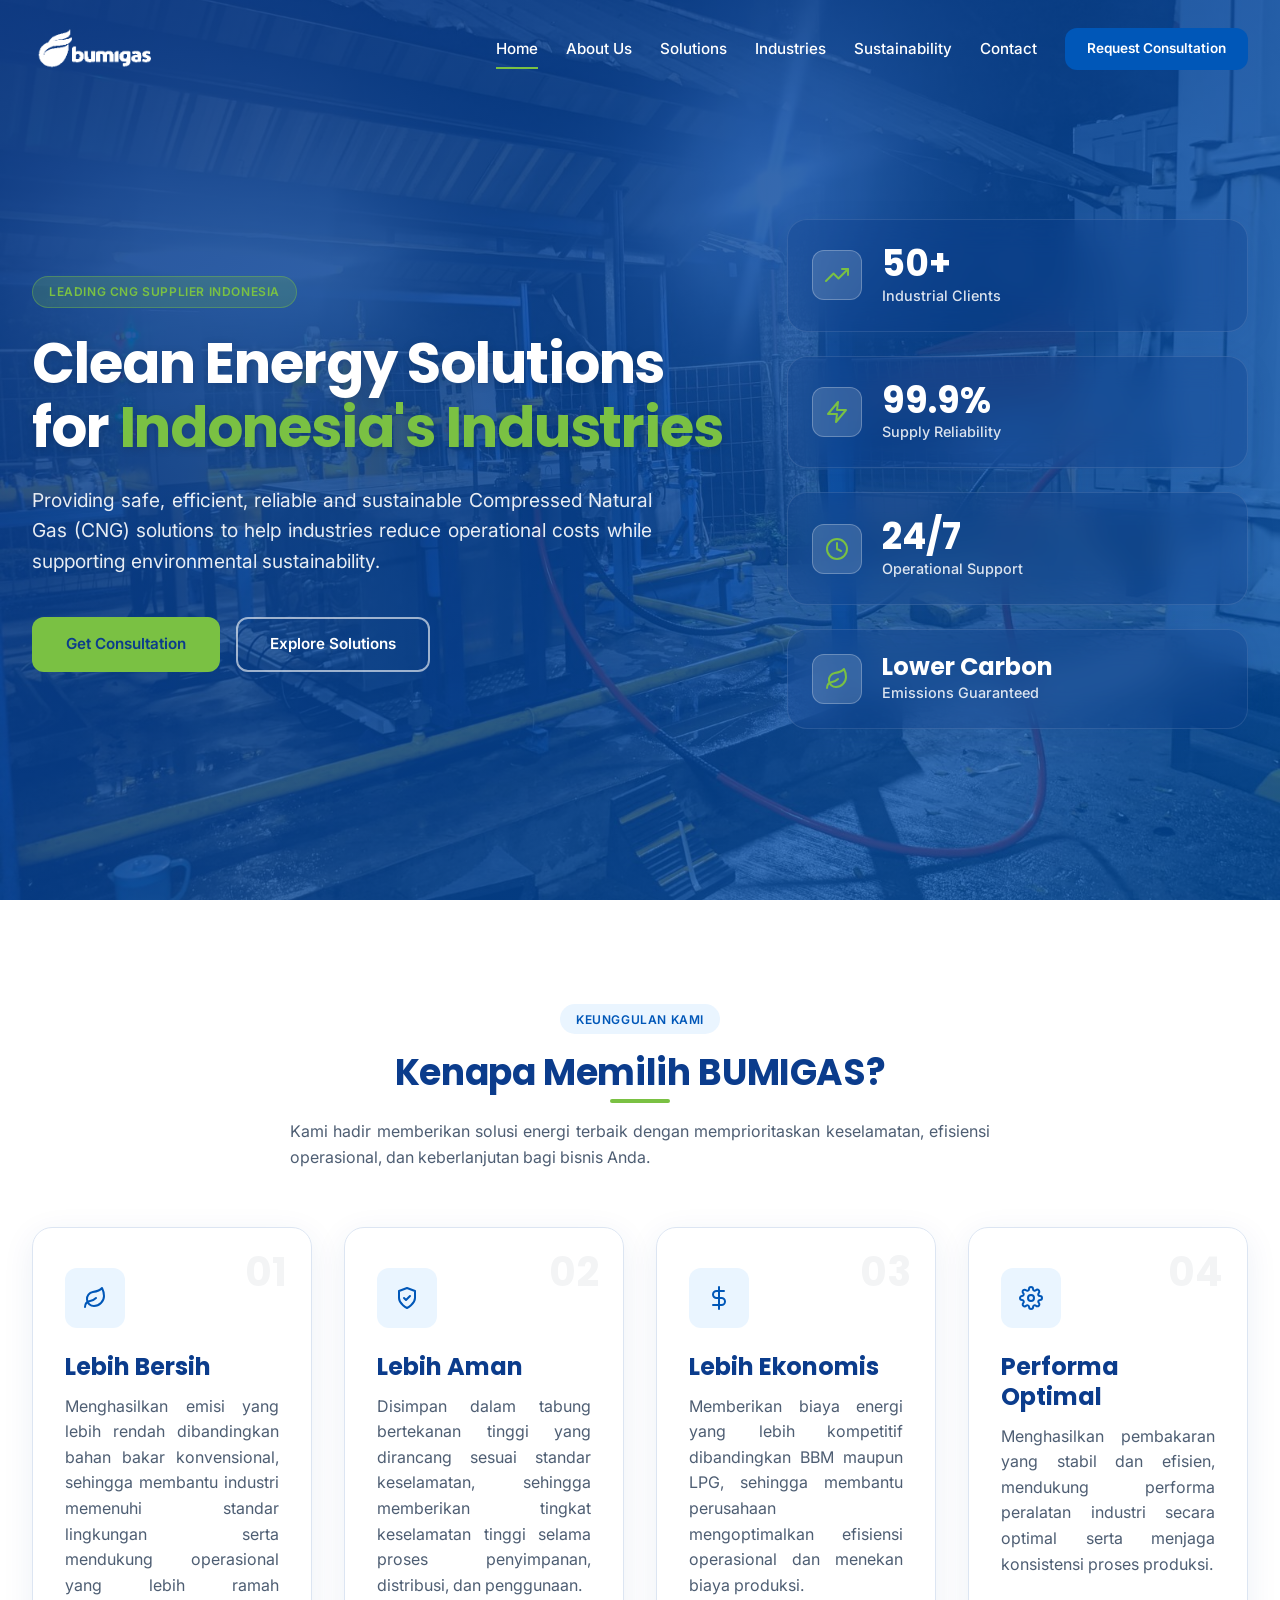
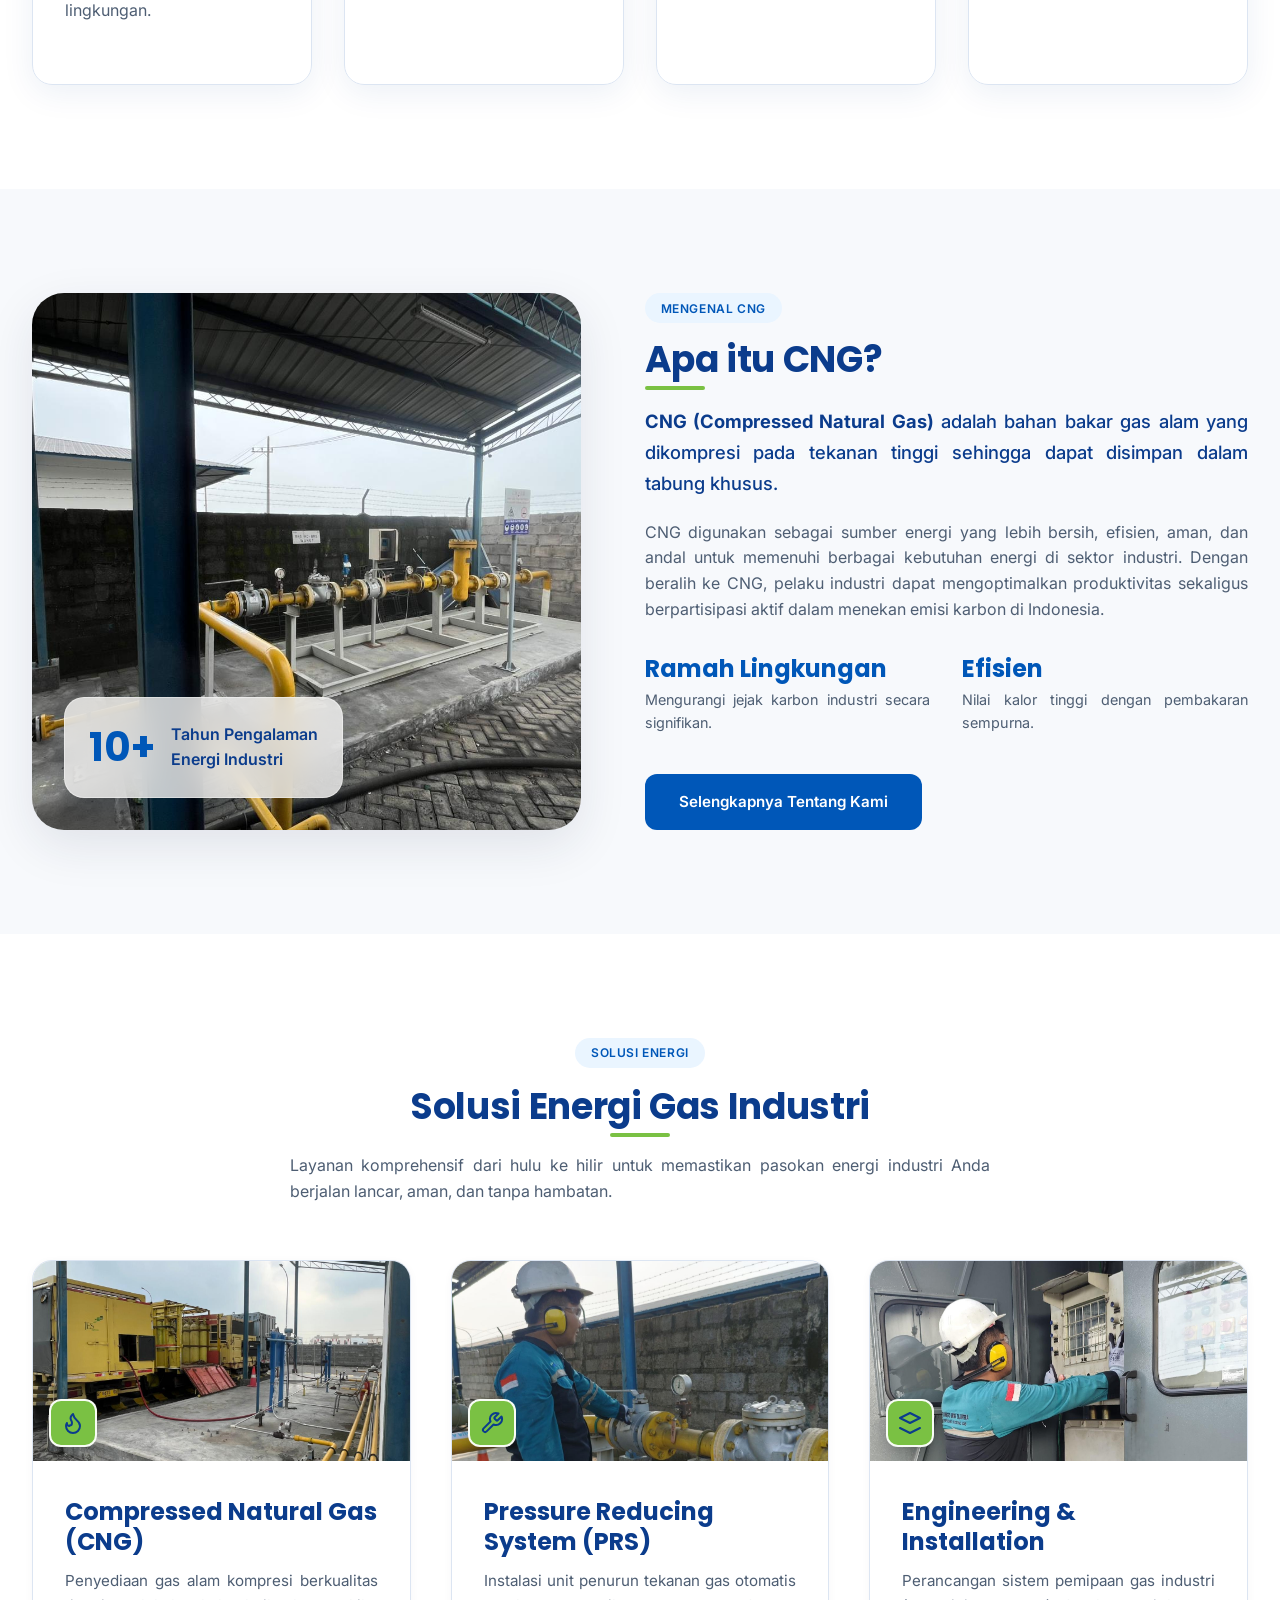
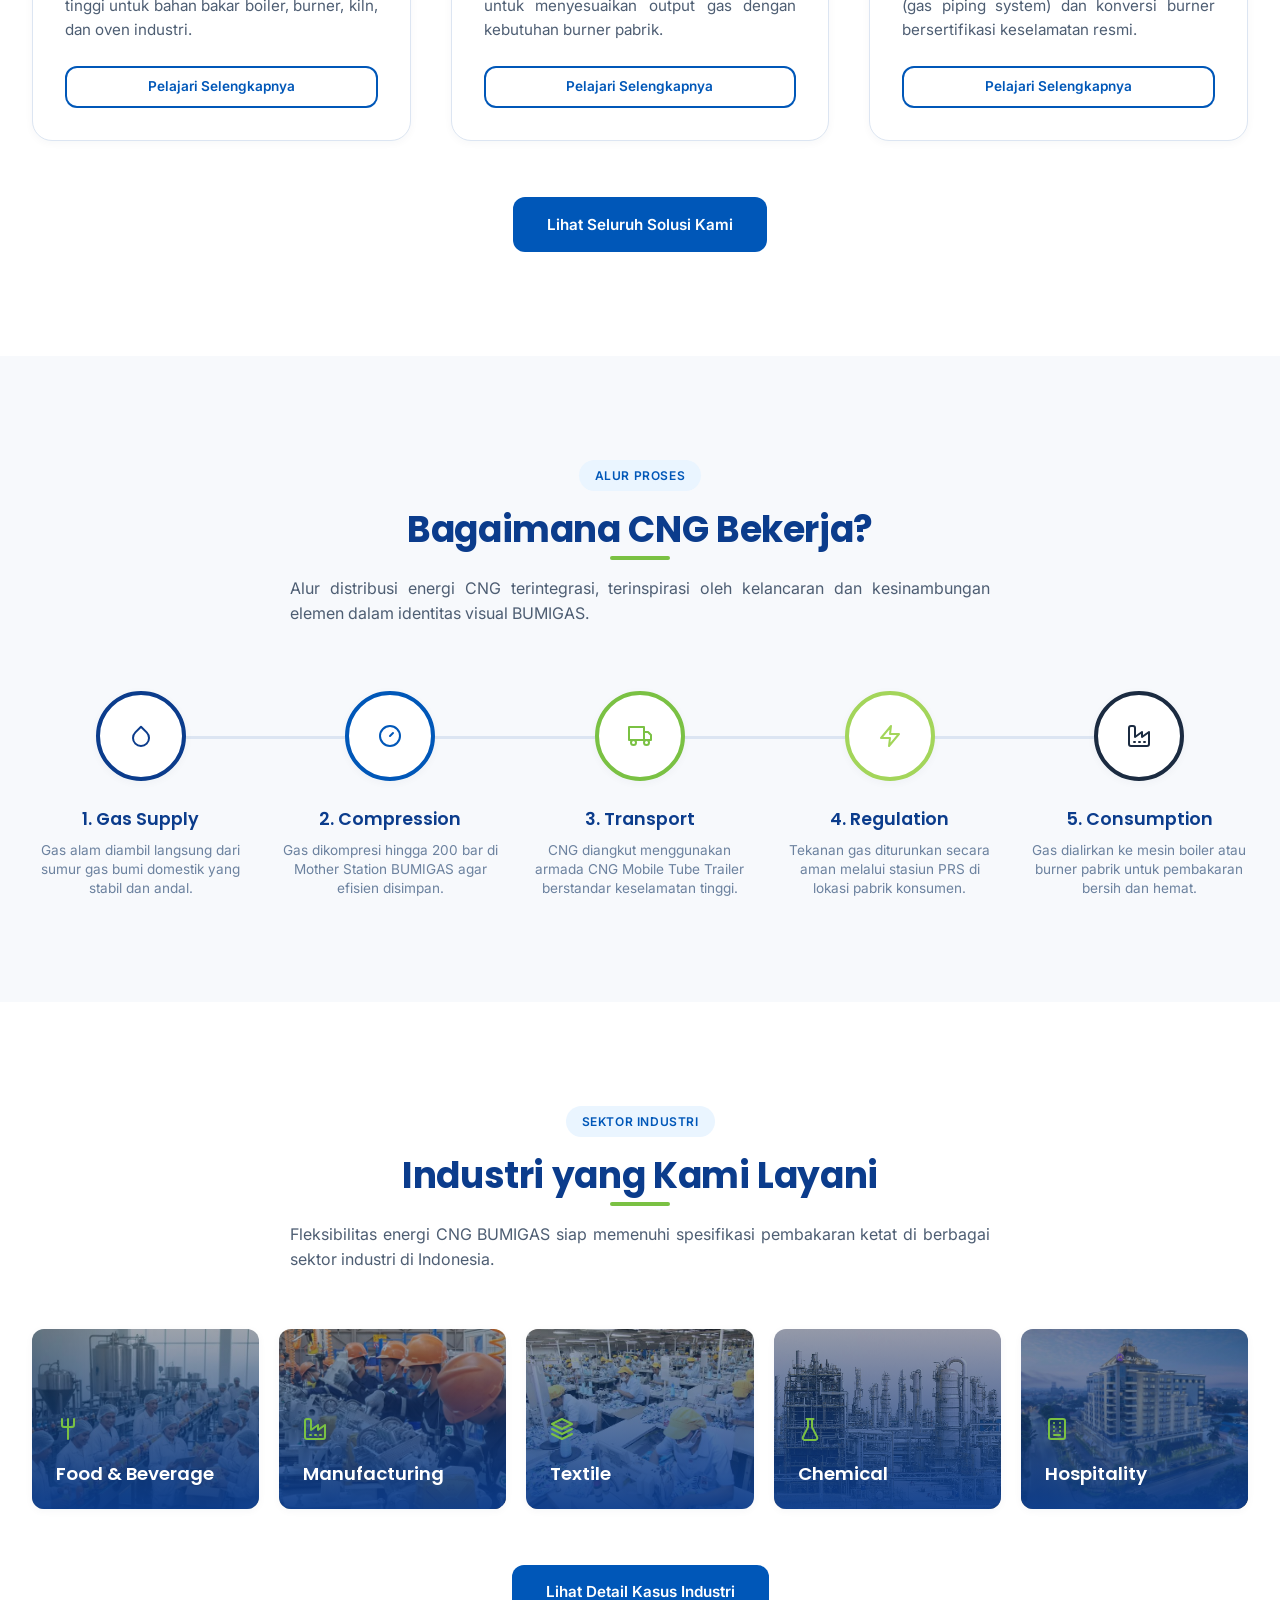
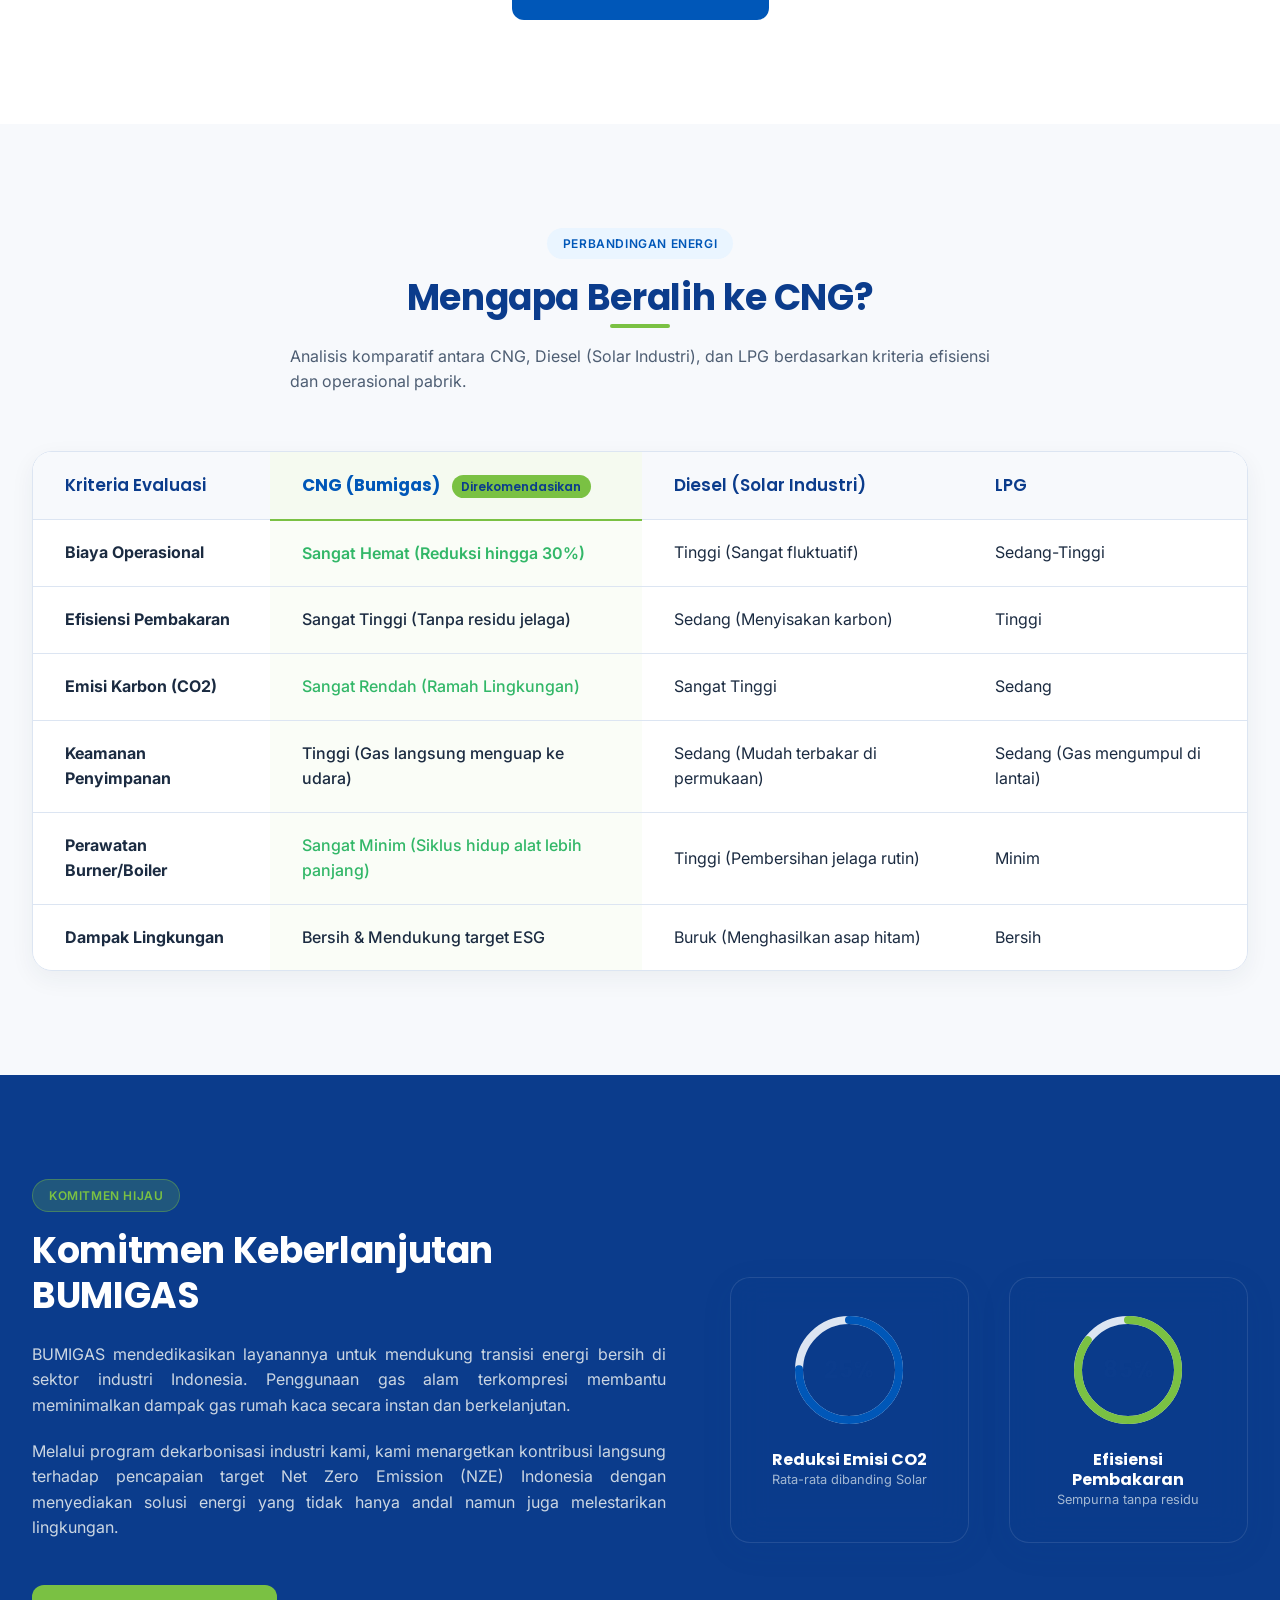
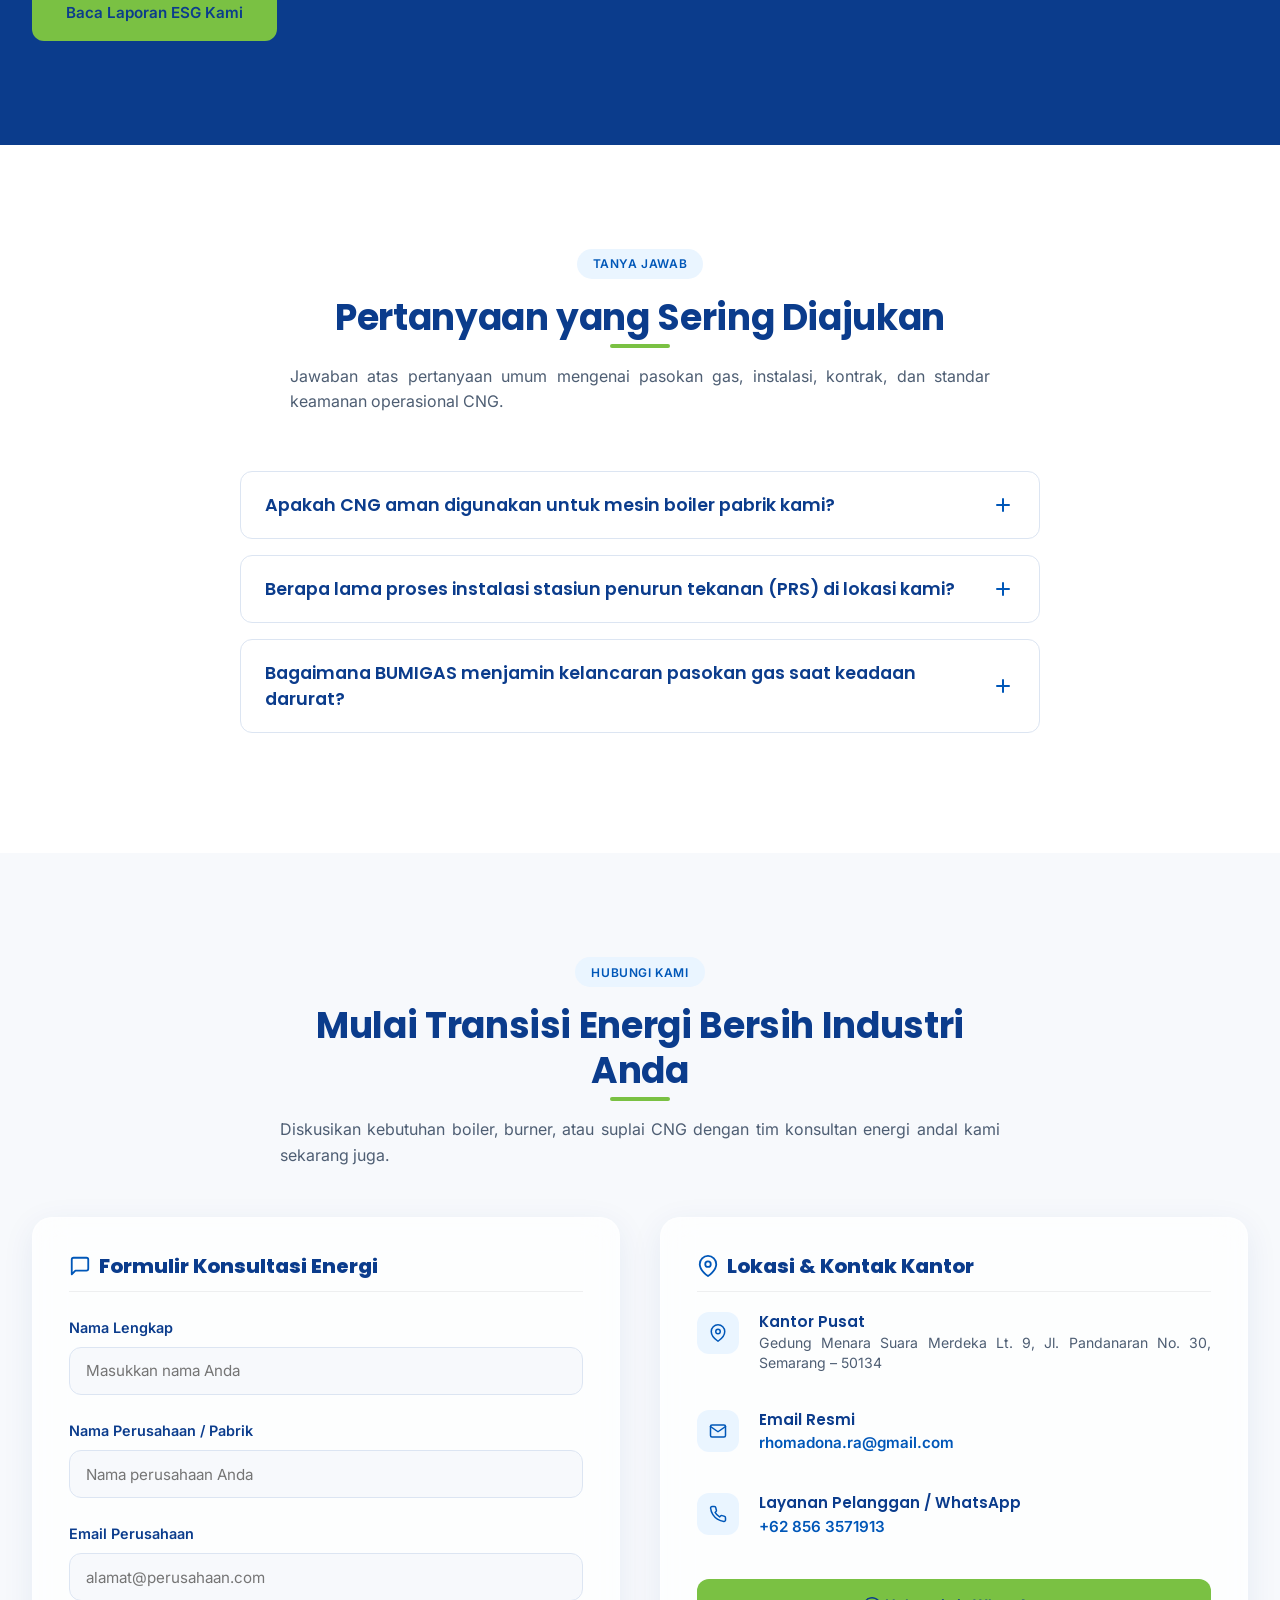
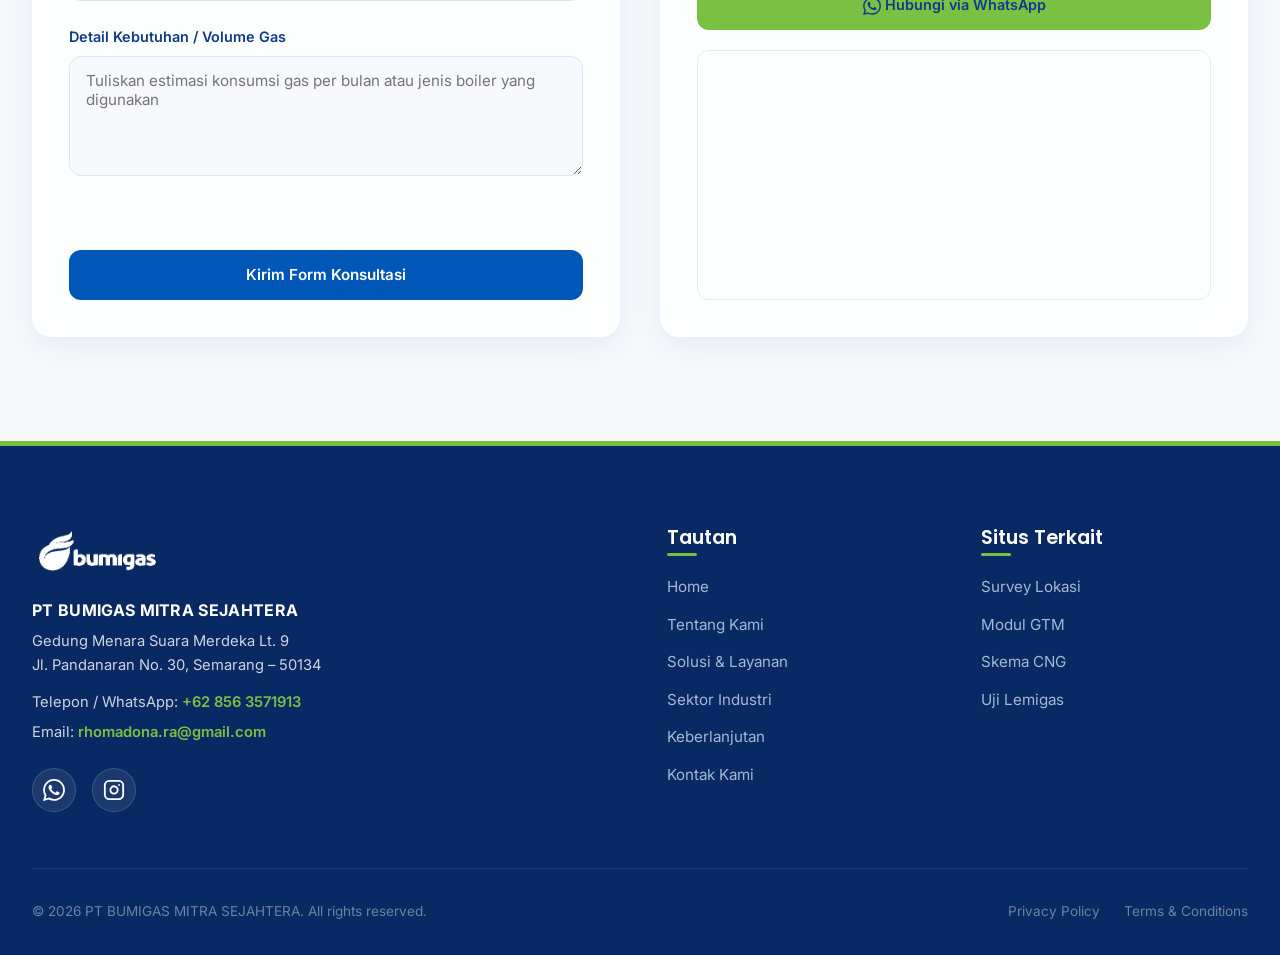
==== index.html @ 72c75096 "feat: clean urls without .html extension" ====
<!DOCTYPE html>
<html lang="id">

<head>
  <meta charset="UTF-8">
  <meta name="viewport" content="width=device-width, initial-scale=1.0">
  <title>BUMIGAS - Clean Energy Solutions for Indonesia's Industries</title>
  <meta name="description"
    content="Penyedia solusi energi Compressed Natural Gas (CNG) yang aman, efisien, andal, dan ramah lingkungan untuk sektor industri di Indonesia.">

  <!-- CSS Stylesheets -->
  <link rel="stylesheet" href="css/style.css">
  <link rel="stylesheet" href="css/components.css">
  <link rel="stylesheet" href="css/pages.css">
  <link rel="icon" type="image/png" href="assets/images/favicon.png">
</head>

<body>

  <!-- 1. Navigation Bar (Header) -->
  <header class="header transparent-theme" id="header">
    <div class="container nav-container">
      <a href="/" class="logo" id="logo-link">
        <img src="assets/images/logo-white.png" alt="Bumigas Logo" class="logo-white">
        <img src="assets/images/logo.png" alt="Bumigas Logo" class="logo-color">
      </a>

      <nav class="nav-menu" id="nav-menu">
        <a href="/" class="nav-link active">Home</a>
        <a href="about" class="nav-link">About Us</a>
        <a href="solutions" class="nav-link">Solutions</a>
        <a href="industries" class="nav-link">Industries</a>
        <a href="sustainability" class="nav-link">Sustainability</a>
        <a href="contact" class="nav-link">Contact</a>
        <a href="contact.html#consultation" class="btn btn-primary btn-sm">Request Consultation</a>
      </nav>

      <button class="burger-menu" aria-label="Toggle Navigation">
        <span class="burger-line"></span>
        <span class="burger-line"></span>
        <span class="burger-line"></span>
      </button>
    </div>
  </header>

  <!-- 2. Hero Section -->
  <section class="hero" id="home">
    <img src="assets/images/WhatsApp Image 2026-07-21 at 06.24.35.jpeg" alt="Bumigas Industrial CNG Facility"
      class="hero-bg">
    <div class="hero-overlay"></div>
    <div class="container">
      <div class="hero-grid">
        <div class="hero-content reveal-left">
          <span class="badge badge-accent" style="margin-bottom: 1.5rem;">Leading CNG Supplier Indonesia</span>
          <h1>Clean Energy Solutions for <span>Indonesia's Industries</span></h1>
          <p class="subtitle">Providing safe, efficient, reliable and sustainable Compressed Natural Gas (CNG) solutions
            to help industries reduce operational costs while supporting environmental sustainability.</p>
          <div class="hero-buttons">
            <a href="contact.html#consultation" class="btn btn-accent">Get Consultation</a>
            <a href="solutions" class="btn btn-white-outline">Explore Solutions</a>
          </div>
        </div>

        <!-- Floating Statistics Cards -->
        <div class="hero-stats reveal-right">
          <div class="stat-card glass-card-dark hover-lift">
            <div class="stat-icon"><svg width="24" height="24" viewBox="0 0 24 24" fill="none" stroke="currentColor"
                stroke-width="2" stroke-linecap="round" stroke-linejoin="round">
                <polyline points="23 6 13.5 15.5 8.5 10.5 1 18"></polyline>
                <polyline points="17 6 23 6 23 12"></polyline>
              </svg></div>
            <div>
              <div class="stat-number counter-value" data-target="50" data-suffix="+" data-speed="1500">0</div>
              <div class="stat-label">Industrial Clients</div>
            </div>
          </div>

          <div class="stat-card glass-card-dark hover-lift">
            <div class="stat-icon"><svg width="24" height="24" viewBox="0 0 24 24" fill="none" stroke="currentColor"
                stroke-width="2" stroke-linecap="round" stroke-linejoin="round">
                <polygon points="13 2 3 14 12 14 11 22 21 10 12 10 13 2"></polygon>
              </svg></div>
            <div>
              <div class="stat-number counter-value" data-target="99.9" data-suffix="%" data-speed="1800">0</div>
              <div class="stat-label">Supply Reliability</div>
            </div>
          </div>

          <div class="stat-card glass-card-dark hover-lift">
            <div class="stat-icon"><svg width="24" height="24" viewBox="0 0 24 24" fill="none" stroke="currentColor"
                stroke-width="2" stroke-linecap="round" stroke-linejoin="round">
                <circle cx="12" cy="12" r="10"></circle>
                <polyline points="12 6 12 12 16 14"></polyline>
              </svg></div>
            <div>
              <div class="stat-number counter-value" data-target="24" data-suffix="/7" data-speed="1000">0</div>
              <div class="stat-label">Operational Support</div>
            </div>
          </div>

          <div class="stat-card glass-card-dark hover-lift">
            <div class="stat-icon"><svg width="24" height="24" viewBox="0 0 24 24" fill="none" stroke="currentColor"
                stroke-width="2" stroke-linecap="round" stroke-linejoin="round">
                <path d="M11 20A7 7 0 0 1 9.8 6.1C15.5 5 17 4.4 19 2c1 2 2 4.18 2 8 0 5.5-4.78 10-10 10Z"></path>
                <path d="M2 21c0-3 1.85-5.36 5.08-6C9.5 14.52 12 13 13 12"></path>
              </svg></div>
            <div>
              <div class="stat-number" style="font-size: 1.5rem;">Lower Carbon</div>
              <div class="stat-label">Emissions Guaranteed</div>
            </div>
          </div>
        </div>
      </div>
    </div>
  </section>

  <!-- 3. Section 1: Kenapa Memilih BUMIGAS (Why Choose BUMIGAS) -->
  <section class="section-padding" id="why-choose">
    <div class="container">
      <div style="text-align: center; max-width: 700px; margin: 0 auto;" class="reveal">
        <span class="badge" style="margin-bottom: 1rem;">Keunggulan Kami</span>
        <h2 class="with-underline-center">Kenapa Memilih BUMIGAS?</h2>
        <p>Kami hadir memberikan solusi energi terbaik dengan memprioritaskan keselamatan, efisiensi operasional, dan
          keberlanjutan bagi bisnis Anda.</p>
      </div>

      <div class="why-grid">
        <!-- Card 1 -->
        <div class="why-card glass-card hover-lift reveal delay-100">
          <div class="why-card-number">01</div>
          <div class="why-card-icon"><svg width="24" height="24" viewBox="0 0 24 24" fill="none" stroke="currentColor"
              stroke-width="2" stroke-linecap="round" stroke-linejoin="round">
              <path d="M11 20A7 7 0 0 1 9.8 6.1C15.5 5 17 4.4 19 2c1 2 2 4.18 2 8 0 5.5-4.78 10-10 10Z"></path>
              <path d="M2 21c0-3 1.85-5.36 5.08-6C9.5 14.52 12 13 13 12"></path>
            </svg></div>
          <h3>Lebih Bersih</h3>
          <p>Menghasilkan emisi yang lebih rendah dibandingkan bahan bakar konvensional, sehingga membantu industri
            memenuhi standar lingkungan serta mendukung operasional yang lebih ramah lingkungan.</p>
        </div>

        <!-- Card 2 -->
        <div class="why-card glass-card hover-lift reveal delay-200">
          <div class="why-card-number">02</div>
          <div class="why-card-icon"><svg width="24" height="24" viewBox="0 0 24 24" fill="none" stroke="currentColor"
              stroke-width="2" stroke-linecap="round" stroke-linejoin="round">
              <path d="M12 22s8-4 8-10V5l-8-3-8 3v7c0 6 8 10 8 10z"></path>
              <path d="m9 12 2 2 4-4"></path>
            </svg></div>
          <h3>Lebih Aman</h3>
          <p>Disimpan dalam tabung bertekanan tinggi yang dirancang sesuai standar keselamatan, sehingga memberikan
            tingkat keselamatan tinggi selama proses penyimpanan, distribusi, dan penggunaan.</p>
        </div>

        <!-- Card 3 -->
        <div class="why-card glass-card hover-lift reveal delay-300">
          <div class="why-card-number">03</div>
          <div class="why-card-icon"><svg width="24" height="24" viewBox="0 0 24 24" fill="none" stroke="currentColor"
              stroke-width="2" stroke-linecap="round" stroke-linejoin="round">
              <line x1="12" y1="1" x2="12" y2="23"></line>
              <path d="M17 5H9.5a3.5 3.5 0 0 0 0 7h5a3.5 3.5 0 0 1 0 7H6"></path>
            </svg></div>
          <h3>Lebih Ekonomis</h3>
          <p>Memberikan biaya energi yang lebih kompetitif dibandingkan BBM maupun LPG, sehingga membantu perusahaan
            mengoptimalkan efisiensi operasional dan menekan biaya produksi.</p>
        </div>

        <!-- Card 4 -->
        <div class="why-card glass-card hover-lift reveal delay-400">
          <div class="why-card-number">04</div>
          <div class="why-card-icon"><svg width="24" height="24" viewBox="0 0 24 24" fill="none" stroke="currentColor"
              stroke-width="2" stroke-linecap="round" stroke-linejoin="round">
              <circle cx="12" cy="12" r="3"></circle>
              <path
                d="M19.4 15a1.65 1.65 0 0 0 .33 1.82l.06.06a2 2 0 0 1 0 2.83 2 2 0 0 1-2.83 0l-.06-.06a1.65 1.65 0 0 0-1.82-.33 1.65 1.65 0 0 0-1 1.51V21a2 2 0 0 1-2 2 2 2 0 0 1-2-2v-.09A1.65 1.65 0 0 0 9 19.4a1.65 1.65 0 0 0-1.82.33l-.06.06a2 2 0 0 1-2.83 0 2 2 0 0 1 0-2.83l.06-.06a1.65 1.65 0 0 0 .33-1.82 1.65 1.65 0 0 0-1.51-1H3a2 2 0 0 1-2-2 2 2 0 0 1 2-2h.09A1.65 1.65 0 0 0 4.6 9a1.65 1.65 0 0 0-.33-1.82l-.06-.06a2 2 0 0 1 0-2.83 2 2 0 0 1 2.83 0l.06.06a1.65 1.65 0 0 0 1.82.33H9a1.65 1.65 0 0 0 1-1.51V3a2 2 0 0 1 2-2 2 2 0 0 1 2 2v.09a1.65 1.65 0 0 0 1 1.51 1.65 1.65 0 0 0 1.82-.33l.06-.06a2 2 0 0 1 2.83 0 2 2 0 0 1 0 2.83l-.06.06a1.65 1.65 0 0 0-.33 1.82V9a1.65 1.65 0 0 0 1.51 1H21a2 2 0 0 1 2 2 2 2 0 0 1-2 2h-.09a1.65 1.65 0 0 0-1.51 1z">
              </path>
            </svg></div>
          <h3>Performa Optimal</h3>
          <p>Menghasilkan pembakaran yang stabil dan efisien, mendukung performa peralatan industri secara optimal serta
            menjaga konsistensi proses produksi.</p>
        </div>
      </div>
    </div>
  </section>

  <!-- 4. Section 2: Apa itu CNG? (What is CNG?) -->
  <section class="section-padding bg-light" id="what-is-cng">
    <div class="container">
      <div class="about-grid">
        <div class="about-image reveal-left">
          <img src="assets/images/WhatsApp Image 2026-07-21 at 06.24.30 (2).jpeg" alt="Bumigas Industrial Gas Facility">
          <div class="about-experience-badge glass-card">
            <h4>10+</h4>
            <p style="margin:0; font-weight:600; color:var(--color-secondary);">Tahun Pengalaman<br>Energi Industri</p>
          </div>
        </div>

        <div class="about-content reveal-right">
          <div style="margin-bottom: 0.85rem; display: block;">
            <span class="badge" style="display: inline-block;">Mengenal CNG</span>
          </div>
          <h2 class="with-underline">Apa itu CNG?</h2>
          <p style="font-size: 1.15rem; line-height: 1.7; color: var(--color-secondary); font-weight: 500;">
            <strong>CNG (Compressed Natural Gas)</strong> adalah bahan bakar gas alam yang dikompresi pada tekanan
            tinggi sehingga dapat disimpan dalam tabung khusus.
          </p>

          <p>
            CNG digunakan sebagai sumber energi yang lebih bersih, efisien, aman, dan andal untuk memenuhi berbagai
            kebutuhan energi di sektor industri. Dengan beralih ke CNG, pelaku industri dapat mengoptimalkan
            produktivitas sekaligus berpartisipasi aktif dalam menekan emisi karbon di Indonesia.
          </p>
          <div style="display:flex; gap:2rem; margin-top:2rem; flex-wrap:wrap;">
            <div style="flex: 1 1 150px;">
              <h4 style="color:var(--color-primary); font-size: 1.5rem; margin-bottom: 0.25rem;">Ramah Lingkungan</h4>
              <p style="font-size:0.9rem; margin:0;">Mengurangi jejak karbon industri secara signifikan.</p>
            </div>
            <div style="flex: 1 1 150px;">
              <h4 style="color:var(--color-primary); font-size: 1.5rem; margin-bottom: 0.25rem;">Efisien</h4>
              <p style="font-size:0.9rem; margin:0;">Nilai kalor tinggi dengan pembakaran sempurna.</p>
            </div>
          </div>
          <a href="about" class="btn btn-primary" style="margin-top:2.5rem;">Selengkapnya Tentang Kami</a>
        </div>
      </div>
    </div>
  </section>

  <!-- 5. Section 3: Solusi Energi Kami (Our Energy Solutions) -->
  <section class="section-padding" id="solutions">
    <div class="container">
      <div style="text-align: center; max-width: 700px; margin: 0 auto;" class="reveal">
        <span class="badge" style="margin-bottom: 1rem;">Solusi Energi</span>
        <h2 class="with-underline-center">Solusi Energi Gas Industri</h2>
        <p>Layanan komprehensif dari hulu ke hilir untuk memastikan pasokan energi industri Anda berjalan lancar, aman,
          dan tanpa hambatan.</p>
      </div>

      <div class="solutions-grid">
        <!-- Solution 1 -->
        <div class="solution-card reveal delay-100">
          <div class="solution-img-wrapper">
            <img src="assets/images/WhatsApp Image 2026-07-21 at 06.24.32 (2).jpeg" alt="Compressed Natural Gas (CNG)">
            <div class="solution-icon-overlay"><svg width="24" height="24" viewBox="0 0 24 24" fill="none"
                stroke="currentColor" stroke-width="2" stroke-linecap="round" stroke-linejoin="round">
                <path
                  d="M8.5 14.5A2.5 2.5 0 0 0 11 12c0-1.38-.5-2-1-3-1.072-2.143-.224-4.054 2-6 .5 2.5 2 4.9 4 6.5 2 1.6 3 3.5 3 5.5a7 7 0 1 1-14 0c0-1.153.433-2.294 1-3a2.5 2.5 0 0 0 2.5 3Z">
                </path>
              </svg></div>
          </div>
          <div class="solution-info">
            <h3>Compressed Natural Gas (CNG)</h3>
            <p>Penyediaan gas alam kompresi berkualitas tinggi untuk bahan bakar boiler, burner, kiln, dan oven
              industri.</p>
            <a href="solutions" class="btn btn-secondary btn-sm" data-modal-open="modal-solution"
              data-modal-title="Compressed Natural Gas (CNG) Supply"
              data-modal-img="assets/images/WhatsApp Image 2026-07-21 at 06.24.32 (2).jpeg"
              data-modal-desc="BUMIGAS menyediakan pasokan Compressed Natural Gas (CNG) berkualitas tinggi yang dikompresi hingga tekanan 200-250 bar. CNG ini disalurkan menggunakan armada Tube Trailer khusus langsung ke lokasi pabrik Anda. Solusi ini sangat ideal untuk menggantikan bahan bakar minyak (BBM) solar maupun LPG pada operasional boiler, oven, kiln, dan burner industri, memberikan efisiensi biaya hingga 30% dan pembakaran yang jauh lebih bersih.">Pelajari
              Selengkapnya</a>
          </div>
        </div>

        <!-- Solution 2 -->
        <div class="solution-card reveal delay-200">
          <div class="solution-img-wrapper">
            <img
              src="assets/images/WhatsApp Image 2026-07-21 at 06.24.37 edit.jpeg"
              alt="Pressure Reducing System">
            <div class="solution-icon-overlay"><svg width="24" height="24" viewBox="0 0 24 24" fill="none"
                stroke="currentColor" stroke-width="2" stroke-linecap="round" stroke-linejoin="round">
                <path
                  d="M14.7 6.3a1 1 0 0 0 0 1.4l1.6 1.6a1 1 0 0 0 1.4 0l3.77-3.77a6 6 0 0 1-7.94 7.94l-6.91 6.91a2.12 2.12 0 0 1-3-3l6.91-6.91a6 6 0 0 1 7.94-7.94l-3.76 3.76z">
                </path>
              </svg></div>
          </div>
          <div class="solution-info">
            <h3>Pressure Reducing System (PRS)</h3>
            <p>Instalasi unit penurun tekanan gas otomatis untuk menyesuaikan output gas dengan kebutuhan burner pabrik.
            </p>
            <a href="solutions" class="btn btn-secondary btn-sm" data-modal-open="modal-solution"
              data-modal-title="Pressure Reducing System (PRS)"
              data-modal-img="assets/images/WhatsApp Image 2026-07-21 at 06.24.27 edit.jpeg"
              data-modal-desc="Unit Pressure Reducing System (PRS) atau CNG Depressurizing System dirancang untuk menurunkan tekanan gas CNG dari tekanan tinggi tabung (200 bar) menjadi tekanan rendah operasional industri (1 - 4 bar) secara aman dan otomatis. Kami merancang, memasang, dan memelihara PRS berstandar keselamatan tinggi dengan sistem kontrol otomatis serta sensor kebocoran gas terintegrasi.">Pelajari
              Selengkapnya</a>
          </div>
        </div>

        <!-- Solution 3 -->
        <div class="solution-card reveal delay-300">
          <div class="solution-img-wrapper">
            <img src="assets/images/WhatsApp Image 2026-07-21 at 06.24.39 (1) edit.jpeg"
              alt="Engineering & Installation">
            <div class="solution-icon-overlay"><svg width="24" height="24" viewBox="0 0 24 24" fill="none"
                stroke="currentColor" stroke-width="2" stroke-linecap="round" stroke-linejoin="round">
                <polygon points="12 2 2 7 12 12 22 7 12 2"></polygon>
                <polyline points="2 17 12 22 22 17"></polyline>
              </svg></div>
          </div>
          <div class="solution-info">
            <h3>Engineering & Installation</h3>
            <p>Perancangan sistem pemipaan gas industri (gas piping system) dan konversi burner bersertifikasi
              keselamatan resmi.</p>
            <a href="solutions" class="btn btn-secondary btn-sm" data-modal-open="modal-solution"
              data-modal-title="Engineering & Installation"
              data-modal-img="assets/images/WhatsApp Image 2026-07-21 at 06.24.39 (1) edit.jpeg"
              data-modal-desc="Tim engineer ahli BUMIGAS siap menangani seluruh aspek teknis konversi energi di pabrik Anda. Layanan kami mencakup audit energi awal, desain teknis sistem pemipaan gas internal (piping system design), modifikasi atau penggantian burner industri agar kompatibel dengan gas alam, hingga pengujian keamanan dan sertifikasi instalasi gas oleh lembaga independen yang berwenang.">Pelajari
              Selengkapnya</a>
          </div>
        </div>
      </div>

      <div style="text-align:center; margin-top:3.5rem;" class="reveal">
        <a href="solutions" class="btn btn-primary">Lihat Seluruh Solusi Kami</a>
      </div>
    </div>
  </section>

  <!-- 6. Section 4: Cara Kerja CNG (How CNG Works) -->
  <section class="section-padding bg-light" id="how-cng-works">
    <div class="container">
      <div style="text-align: center; max-width: 700px; margin: 0 auto 4rem auto;" class="reveal">
        <span class="badge" style="margin-bottom: 1rem;">Alur Proses</span>
        <h2 class="with-underline-center">Bagaimana CNG Bekerja?</h2>
        <p>Alur distribusi energi CNG terintegrasi, terinspirasi oleh kelancaran dan kesinambungan elemen dalam
          identitas visual BUMIGAS.</p>
      </div>

      <div class="cng-flow-container">
        <div class="cng-steps">
          <!-- Step 1 -->
          <div class="cng-step-card step-1 reveal">
            <div class="cng-step-circle"><svg width="24" height="24" viewBox="0 0 24 24" fill="none"
                stroke="currentColor" stroke-width="2" stroke-linecap="round" stroke-linejoin="round">
                <path d="M12 2.69l5.66 5.66a8 8 0 1 1-11.31 0z"></path>
              </svg></div>
            <div class="cng-step-title">1. Gas Supply</div>
            <div class="cng-step-desc">Gas alam diambil langsung dari sumur gas bumi domestik yang stabil dan andal.
            </div>
          </div>

          <!-- Step 2 -->
          <div class="cng-step-card step-2 reveal delay-100">
            <div class="cng-step-circle"><svg width="24" height="24" viewBox="0 0 24 24" fill="none"
                stroke="currentColor" stroke-width="2" stroke-linecap="round" stroke-linejoin="round">
                <circle cx="12" cy="12" r="10"></circle>
                <path d="M12 12l3-3"></path>
              </svg></div>
            <div class="cng-step-title">2. Compression</div>
            <div class="cng-step-desc">Gas dikompresi hingga 200 bar di Mother Station BUMIGAS agar efisien disimpan.
            </div>
          </div>

          <!-- Step 3 -->
          <div class="cng-step-card step-3 reveal delay-200">
            <div class="cng-step-circle"><svg width="24" height="24" viewBox="0 0 24 24" fill="none"
                stroke="currentColor" stroke-width="2" stroke-linecap="round" stroke-linejoin="round">
                <rect x="1" y="3" width="15" height="13"></rect>
                <polygon points="16 8 20 8 23 11 23 16 16 16 16 8"></polygon>
                <circle cx="5.5" cy="18.5" r="2.5"></circle>
                <circle cx="18.5" cy="18.5" r="2.5"></circle>
              </svg></div>
            <div class="cng-step-title">3. Transport</div>
            <div class="cng-step-desc">CNG diangkut menggunakan armada CNG Mobile Tube Trailer berstandar keselamatan
              tinggi.</div>
          </div>

          <!-- Step 4 -->
          <div class="cng-step-card step-4 reveal delay-300">
            <div class="cng-step-circle"><svg width="24" height="24" viewBox="0 0 24 24" fill="none"
                stroke="currentColor" stroke-width="2" stroke-linecap="round" stroke-linejoin="round">
                <polygon points="13 2 3 14 12 14 11 22 21 10 12 10 13 2"></polygon>
              </svg></div>
            <div class="cng-step-title">4. Regulation</div>
            <div class="cng-step-desc">Tekanan gas diturunkan secara aman melalui stasiun PRS di lokasi pabrik konsumen.
            </div>
          </div>

          <!-- Step 5 -->
          <div class="cng-step-card step-5 reveal delay-400">
            <div class="cng-step-circle"><svg width="24" height="24" viewBox="0 0 24 24" fill="none"
                stroke="currentColor" stroke-width="2" stroke-linecap="round" stroke-linejoin="round">
                <path d="M2 20a2 2 0 0 0 2 2h16a2 2 0 0 0 2-2V8l-7 5V8l-7 5V4a2 2 0 0 0-2-2H4a2 2 0 0 0-2 2Z"></path>
                <path d="M17 18h1"></path>
                <path d="M12 18h1"></path>
                <path d="M7 18h1"></path>
              </svg></div>
            <div class="cng-step-title">5. Consumption</div>
            <div class="cng-step-desc">Gas dialirkan ke mesin boiler atau burner pabrik untuk pembakaran bersih dan
              hemat.</div>
          </div>
        </div>
      </div>
    </div>
  </section>

  <!-- 7. Section 5: Industri yang Kami Layani (Industries We Serve) -->
  <section class="section-padding" id="industries">
    <div class="container">
      <div style="text-align: center; max-width: 700px; margin: 0 auto;" class="reveal">
        <span class="badge" style="margin-bottom: 1rem;">Sektor Industri</span>
        <h2 class="with-underline-center">Industri yang Kami Layani</h2>
        <p>Fleksibilitas energi CNG BUMIGAS siap memenuhi spesifikasi pembakaran ketat di berbagai sektor industri di
          Indonesia.</p>
      </div>

      <div class="industries-grid">
        <!-- F&B -->
        <div class="industry-card reveal" onclick="location.href="industries"">
          <img src="assets/images/industry-food-beverage.jpg" alt="Food & Beverage">
          <div class="industry-card-overlay">
            <div class="industry-card-icon"><svg width="24" height="24" viewBox="0 0 24 24" fill="none"
                stroke="currentColor" stroke-width="2" stroke-linecap="round" stroke-linejoin="round">
                <path d="M18 2v6a2 2 0 0 1-2 2H8a2 2 0 0 1-2-2V2"></path>
                <path d="M12 10v12"></path>
                <path d="M12 2v8"></path>
              </svg></div>
            <h3>Food & Beverage</h3>
          </div>
        </div>
        <!-- Manufacturing -->
        <div class="industry-card reveal" onclick="location.href="industries"">
          <img src="assets/images/industry-manufacturing.jpg" alt="Manufacturing">
          <div class="industry-card-overlay">
            <div class="industry-card-icon"><svg width="24" height="24" viewBox="0 0 24 24" fill="none"
                stroke="currentColor" stroke-width="2" stroke-linecap="round" stroke-linejoin="round">
                <path d="M2 20a2 2 0 0 0 2 2h16a2 2 0 0 0 2-2V8l-7 5V8l-7 5V4a2 2 0 0 0-2-2H4a2 2 0 0 0-2 2Z"></path>
                <path d="M17 18h1"></path>
                <path d="M12 18h1"></path>
                <path d="M7 18h1"></path>
              </svg></div>
            <h3>Manufacturing</h3>
          </div>
        </div>
        <!-- Textile -->
        <div class="industry-card reveal" onclick="location.href="industries"">
          <img src="assets/images/industry-textile.jpg" alt="Textile">
          <div class="industry-card-overlay">
            <div class="industry-card-icon"><svg width="24" height="24" viewBox="0 0 24 24" fill="none"
                stroke="currentColor" stroke-width="2" stroke-linecap="round" stroke-linejoin="round">
                <polygon points="12 2 2 7 12 12 22 7 12 2"></polygon>
                <polyline points="2 17 12 22 22 17"></polyline>
                <polyline points="2 12 12 17 22 12"></polyline>
              </svg></div>
            <h3>Textile</h3>
          </div>
        </div>
        <!-- Chemical -->
        <div class="industry-card reveal" onclick="location.href="industries"">
          <img src="assets/images/industry-chemical.jpg" alt="Chemical">
          <div class="industry-card-overlay">
            <div class="industry-card-icon"><svg width="24" height="24" viewBox="0 0 24 24" fill="none"
                stroke="currentColor" stroke-width="2" stroke-linecap="round" stroke-linejoin="round">
                <path
                  d="M10 2v7.527a2 2 0 0 1-.211.896L4.72 20.55A2 2 0 0 0 6.514 23h10.972a2 2 0 0 0 1.794-2.45l-5.069-10.127A2 2 0 0 1 14 9.527V2">
                </path>
                <line x1="8.5" y1="2" x2="15.5" y2="2"></line>
              </svg></div>
            <h3>Chemical</h3>
          </div>
        </div>
        <!-- Hospitality -->
        <div class="industry-card reveal" onclick="location.href="industries"">
          <img src="assets/images/industry-hospitality.jpg" alt="Hospitality">
          <div class="industry-card-overlay">
            <div class="industry-card-icon"><svg width="24" height="24" viewBox="0 0 24 24" fill="none"
                stroke="currentColor" stroke-width="2" stroke-linecap="round" stroke-linejoin="round">
                <rect x="4" y="2" width="16" height="20" rx="2" ry="2"></rect>
                <line x1="9" y1="6" x2="9.01" y2="6"></line>
                <line x1="15" y1="6" x2="15.01" y2="6"></line>
                <line x1="9" y1="10" x2="9.01" y2="10"></line>
                <line x1="15" y1="10" x2="15.01" y2="10"></line>
                <line x1="9" y1="14" x2="9.01" y2="14"></line>
                <line x1="15" y1="14" x2="15.01" y2="14"></line>
                <line x1="9" y1="18" x2="15" y2="18"></line>
              </svg></div>
            <h3>Hospitality</h3>
          </div>
        </div>
      </div>

      <div style="text-align:center; margin-top:3.5rem;" class="reveal">
        <a href="industries" class="btn btn-primary">Lihat Detail Kasus Industri</a>
      </div>
    </div>
  </section>

  <!-- 8. Section 6: Tabel Perbandingan Keuntungan (Benefits Comparison) -->
  <section class="section-padding bg-light" id="benefits">
    <div class="container">
      <div style="text-align: center; max-width: 700px; margin: 0 auto;" class="reveal">
        <span class="badge" style="margin-bottom: 1rem;">Perbandingan Energi</span>
        <h2 class="with-underline-center">Mengapa Beralih ke CNG?</h2>
        <p>Analisis komparatif antara CNG, Diesel (Solar Industri), dan LPG berdasarkan kriteria efisiensi dan
          operasional pabrik.</p>
      </div>

      <div class="comparison-table-wrapper reveal">
        <table class="comparison-table">
          <thead>
            <tr>
              <th>Kriteria Evaluasi</th>
              <th>CNG (Bumigas) <span class="badge-cng-pill">Direkomendasikan</span></th>
              <th>Diesel (Solar Industri)</th>
              <th>LPG</th>
            </tr>
          </thead>
          <tbody>
            <tr>
              <td><strong>Biaya Operasional</strong></td>
              <td style="color: var(--color-success); font-weight: 600;">Sangat Hemat (Reduksi hingga 30%)</td>
              <td>Tinggi (Sangat fluktuatif)</td>
              <td>Sedang-Tinggi</td>
            </tr>
            <tr>
              <td><strong>Efisiensi Pembakaran</strong></td>
              <td>Sangat Tinggi (Tanpa residu jelaga)</td>
              <td>Sedang (Menyisakan karbon)</td>
              <td>Tinggi</td>
            </tr>
            <tr>
              <td><strong>Emisi Karbon (CO2)</strong></td>
              <td style="color: var(--color-success);">Sangat Rendah (Ramah Lingkungan)</td>
              <td>Sangat Tinggi</td>
              <td>Sedang</td>
            </tr>
            <tr>
              <td><strong>Keamanan Penyimpanan</strong></td>
              <td>Tinggi (Gas langsung menguap ke udara)</td>
              <td>Sedang (Mudah terbakar di permukaan)</td>
              <td>Sedang (Gas mengumpul di lantai)</td>
            </tr>
            <tr>
              <td><strong>Perawatan Burner/Boiler</strong></td>
              <td style="color: var(--color-success);">Sangat Minim (Siklus hidup alat lebih panjang)</td>
              <td>Tinggi (Pembersihan jelaga rutin)</td>
              <td>Minim</td>
            </tr>
            <tr>
              <td><strong>Dampak Lingkungan</strong></td>
              <td>Bersih & Mendukung target ESG</td>
              <td>Buruk (Menghasilkan asap hitam)</td>
              <td>Bersih</td>
            </tr>
          </tbody>
        </table>
      </div>
    </div>
  </section>

  <!-- 9. Section 7: Keberlanjutan (Sustainability) -->
  <section class="section-padding bg-dark" id="sustainability">
    <div class="container">
      <div class="sustainability-grid">
        <div class="sustainability-content reveal-left">
          <span class="badge badge-accent" style="margin-bottom: 1rem;">Komitmen Hijau</span>
          <h2>Komitmen Keberlanjutan BUMIGAS</h2>
          <p>
            BUMIGAS mendedikasikan layanannya untuk mendukung transisi energi bersih di sektor industri Indonesia.
            Penggunaan gas alam terkompresi membantu meminimalkan dampak gas rumah kaca secara instan dan berkelanjutan.
          </p>
          <p>
            Melalui program dekarbonisasi industri kami, kami menargetkan kontribusi langsung terhadap pencapaian target
            Net Zero Emission (NZE) Indonesia dengan menyediakan solusi energi yang tidak hanya andal namun juga
            melestarikan lingkungan.
          </p>
          <a href="sustainability" class="btn btn-accent" style="margin-top:1.5rem;">Baca Laporan ESG Kami</a>
        </div>

        <!-- Animated Progress Circles -->
        <div class="sustainability-progress reveal-right">
          <div class="progress-circle-card glass-card-dark">
            <div class="svg-circle-container circle-primary">
              <svg width="120" height="120">
                <circle class="circle-bg" cx="60" cy="60" r="50"></circle>
                <circle class="circle-val" cx="60" cy="60" r="50" style="stroke-dasharray: 314; stroke-dashoffset: 78;">
                </circle>
              </svg>
              <div class="circle-text">25%</div>
            </div>
            <h4 style="color:#fff; font-size:1rem;">Reduksi Emisi CO2</h4>
            <p style="font-size:0.8rem; margin:0; text-align:center; color:#A3B8D3;">Rata-rata dibanding Solar</p>
          </div>

          <div class="progress-circle-card glass-card-dark">
            <div class="svg-circle-container">
              <svg width="120" height="120">
                <circle class="circle-bg" cx="60" cy="60" r="50"></circle>
                <circle class="circle-val" cx="60" cy="60" r="50" style="stroke-dasharray: 314; stroke-dashoffset: 47;">
                </circle>
              </svg>
              <div class="circle-text">85%</div>
            </div>
            <h4 style="color:#fff; font-size:1rem;">Efisiensi Pembakaran</h4>
            <p style="font-size:0.8rem; margin:0; text-align:center; color:#A3B8D3;">Sempurna tanpa residu</p>
          </div>
        </div>
      </div>
    </div>
  </section>



  <!-- 12. Section 11: FAQ (Accordion) -->
  <section class="section-padding" id="faq">
    <div class="container">
      <div style="text-align: center; max-width: 700px; margin: 0 auto 3.5rem auto;" class="reveal">
        <span class="badge" style="margin-bottom: 1rem;">Tanya Jawab</span>
        <h2 class="with-underline-center">Pertanyaan yang Sering Diajukan</h2>
        <p>Jawaban atas pertanyaan umum mengenai pasokan gas, instalasi, kontrak, dan standar keamanan operasional CNG.
        </p>
      </div>

      <div class="accordion reveal">
        <!-- FAQ 1 -->
        <div class="accordion-item">
          <button class="accordion-header">
            Apakah CNG aman digunakan untuk mesin boiler pabrik kami?
            <span class="accordion-icon"></span>
          </button>
          <div class="accordion-content">
            <p>Ya, sangat aman. CNG memiliki densitas lebih ringan dibanding udara, sehingga jika terjadi kebocoran
              gas akan langsung menguap ke atas dengan cepat (tidak menumpuk di bawah lantai seperti LPG). Selain itu,
              sistem PRS kami dilengkapi sensor deteksi dini otomatis dan katup pengaman darurat (Shut-off Valve)
              bersertifikasi internasional.</p>
          </div>
        </div>

        <!-- FAQ 2 -->
        <div class="accordion-item">
          <button class="accordion-header">
            Berapa lama proses instalasi stasiun penurun tekanan (PRS) di lokasi kami?
            <span class="accordion-icon"></span>
          </button>
          <div class="accordion-content">
            <p>Proses instalasi, uji pipa (pressure test), modifikasi burner, hingga commissioning umumnya membutuhkan
              waktu 4 sampai 7 hari, tergantung pada tingkat kerumitan sistem pemipaan internal pabrik Anda.
              Selama proses konversi, tim kami akan mendampingi penuh untuk memastikan tidak mengganggu jadwal
              produksi Anda.</p>
          </div>
        </div>

        <!-- FAQ 3 -->
        <div class="accordion-item">
          <button class="accordion-header">
            Bagaimana BUMIGAS menjamin kelancaran pasokan gas saat keadaan darurat?
            <span class="accordion-icon"></span>
          </button>
          <div class="accordion-content">
            <p>Kami memiliki stasiun induk (Mother Station) terintegrasi dan didukung armada logistik yang siaga 24/7.
              Dengan sistem monitoring volume gas jarak jauh otomatis di tangki Anda, kami akan menjadwalkan
              pengiriman tangki trailer baru sebelum gas habis, menjamin kelancaran suplai 99.9% tanpa henti.</p>
          </div>
        </div>
      </div>
    </div>
  </section>

  <!-- 13. Contact Section -->
  <section class="section-padding bg-light" id="contact">
    <div class="container">

      <!-- Section Header -->
      <div style="text-align: center; max-width: 720px; margin: 0 auto 3rem auto;" class="reveal">
        <span class="badge" style="margin-bottom: 1rem;">Hubungi Kami</span>
        <h2 class="with-underline-center">Mulai Transisi Energi Bersih Industri Anda</h2>
        <p>Diskusikan kebutuhan boiler, burner, atau suplai CNG dengan tim konsultan energi andal kami sekarang juga.</p>
      </div>

      <div class="contact-layout" style="align-items: stretch;">

        <!-- Left Column: Form Card -->
        <div class="reveal-left" style="display: flex;">
          <form class="interactive-form glass-card form-card" id="contact-form" style="width: 100%; display: flex; flex-direction: column; justify-content: space-between; padding: 2.25rem;">
            <div>
              <h3 style="font-size: 1.25rem; color: var(--color-secondary); font-weight: 800; margin-bottom: 1.5rem; display: flex; align-items: center; gap: 0.5rem; border-bottom: 1px solid rgba(0,0,0,0.06); padding-bottom: 0.75rem;">
                <span style="color: var(--color-primary); display: flex; align-items: center;"><svg width="22" height="22" viewBox="0 0 24 24" fill="none" stroke="currentColor" stroke-width="2" stroke-linecap="round" stroke-linejoin="round"><path d="M21 15a2 2 0 0 1-2 2H7l-4 4V5a2 2 0 0 1 2-2h14a2 2 0 0 1 2 2z"></path></svg></span>
                Formulir Konsultasi Energi
              </h3>

              <div class="form-group">
                <label class="form-label" for="c_name">Nama Lengkap</label>
                <input type="text" id="c_name" class="form-input" placeholder="Masukkan nama Anda" required>
              </div>

              <div class="form-group">
                <label class="form-label" for="c_company">Nama Perusahaan / Pabrik</label>
                <input type="text" id="c_company" class="form-input" placeholder="Nama perusahaan Anda" required>
              </div>

              <div class="form-group">
                <label class="form-label" for="c_email">Email Perusahaan</label>
                <input type="email" id="c_email" class="form-input" placeholder="alamat@perusahaan.com" required>
              </div>

              <div class="form-group" style="margin-bottom: 0;">
                <label class="form-label" for="c_message">Detail Kebutuhan / Volume Gas</label>
                <textarea id="c_message" class="form-input" rows="4"
                  placeholder="Tuliskan estimasi konsumsi gas per bulan atau jenis boiler yang digunakan"
                  required></textarea>
              </div>
            </div>

            <button type="submit" class="btn btn-primary form-submit" style="width: 100%; margin-top: 1.75rem;">Kirim Form Konsultasi</button>
          </form>
        </div>

        <!-- Right Column: Location & Contact Card -->
        <div class="reveal-right" style="display: flex;">
          <div class="glass-card form-card" style="width: 100%; display: flex; flex-direction: column; padding: 2.25rem;">
            <h3 style="font-size: 1.25rem; color: var(--color-secondary); font-weight: 800; margin-bottom: 1.25rem; display: flex; align-items: center; gap: 0.5rem; border-bottom: 1px solid rgba(0,0,0,0.06); padding-bottom: 0.75rem; flex-shrink: 0;">
              <span style="color: var(--color-primary); display: flex; align-items: center;"><svg width="22" height="22" viewBox="0 0 24 24" fill="none" stroke="currentColor" stroke-width="2" stroke-linecap="round" stroke-linejoin="round"><path d="M21 10c0 7-9 13-9 13s-9-6-9-13a9 9 0 0 1 18 0z"></path><circle cx="12" cy="10" r="3"></circle></svg></span>
              Lokasi & Kontak Kantor
            </h3>

            <div class="contact-info-list" style="gap: 1.1rem; margin-bottom: 1.25rem; flex-shrink: 0;">
              <div class="contact-info-item">
                <div class="contact-info-icon" style="width:42px; height:42px; flex-shrink:0;"><svg width="18" height="18" viewBox="0 0 24 24" fill="none" stroke="currentColor" stroke-width="2" stroke-linecap="round" stroke-linejoin="round"><path d="M21 10c0 7-9 13-9 13s-9-6-9-13a9 9 0 0 1 18 0z"></path><circle cx="12" cy="10" r="3"></circle></svg></div>
                <div class="contact-info-text">
                  <h4 style="font-size:0.95rem; margin-bottom:0.15rem;">Kantor Pusat</h4>
                  <p style="font-size:0.88rem; line-height:1.4;">Gedung Menara Suara Merdeka Lt. 9, Jl. Pandanaran No. 30, Semarang – 50134</p>
                </div>
              </div>

              <div class="contact-info-item">
                <div class="contact-info-icon" style="width:42px; height:42px; flex-shrink:0;"><svg width="18" height="18" viewBox="0 0 24 24" fill="none" stroke="currentColor" stroke-width="2" stroke-linecap="round" stroke-linejoin="round"><path d="M4 4h16c1.1 0 2 .9 2 2v12c0 1.1-.9 2-2 2H4c-1.1 0-2-.9-2-2V6c0-1.1.9-2 2-2z"></path><polyline points="22,6 12,13 2,6"></polyline></svg></div>
                <div class="contact-info-text">
                  <h4 style="font-size:0.95rem; margin-bottom:0.15rem;">Email Resmi</h4>
                  <p style="font-size:0.88rem;"><a href="mailto:rhomadona.ra@gmail.com" style="color:var(--color-primary); font-weight:600;">rhomadona.ra@gmail.com</a></p>
                </div>
              </div>

              <div class="contact-info-item">
                <div class="contact-info-icon" style="width:42px; height:42px; flex-shrink:0;"><svg width="18" height="18" viewBox="0 0 24 24" fill="none" stroke="currentColor" stroke-width="2" stroke-linecap="round" stroke-linejoin="round"><path d="M22 16.92v3a2 2 0 0 1-2.18 2 19.79 19.79 0 0 1-8.63-3.07 19.5 19.5 0 0 1-6-6 19.79 19.79 0 0 1-3.07-8.67A2 2 0 0 1 4.11 2h3a2 2 0 0 1 2 1.72 12.84 12.84 0 0 0 .7 2.81 2 2 0 0 1-.45 2.11L8.09 9.91a16 16 0 0 0 6 6l1.27-1.27a2 2 0 0 1 2.11-.45 12.84 12.84 0 0 0 2.81.7A2 2 0 0 1 22 16.92z"></path></svg></div>
                <div class="contact-info-text">
                  <h4 style="font-size:0.95rem; margin-bottom:0.15rem;">Layanan Pelanggan / WhatsApp</h4>
                  <p style="font-size:0.88rem;"><a href="https://wa.me/628563571913" target="_blank" style="color:var(--color-primary); font-weight:600;">+62 856 3571913</a></p>
                </div>
              </div>
            </div>

            <a href="https://wa.me/628563571913?text=Halo%20Bumigas,%20saya%20ingin%20berkonsultasi%20/%20pesan%20produk."
              target="_blank" class="btn btn-accent"
              style="width:100%; display:flex; gap:0.5rem; justify-content:center; margin-bottom: 1.25rem; font-size:0.9rem; padding:0.75rem 1rem; flex-shrink: 0;">
              <span><svg width="18" height="18" viewBox="0 0 24 24" fill="currentColor" style="display:inline-block; vertical-align:middle;"><path d="M.057 24l1.687-6.163c-1.041-1.804-1.588-3.849-1.587-5.946.003-6.556 5.338-11.891 11.893-11.891 3.181.001 6.167 1.24 8.413 3.488 2.245 2.248 3.481 5.236 3.48 8.414-.003 6.557-5.338 11.892-11.893 11.892-1.99-.001-3.951-.5-5.688-1.448l-6.205 1.654zm6.597-3.807c1.676.995 3.276 1.591 5.392 1.592 5.448 0 9.886-4.434 9.889-9.885.002-5.462-4.415-9.89-9.881-9.892-5.452 0-9.887 4.434-9.889 9.884-.001 2.225.651 3.891 1.746 5.634l-.999 3.648 3.742-.981zm11.387-5.464c-.074-.124-.272-.198-.57-.347-.297-.149-1.758-.868-2.031-.967-.272-.099-.47-.149-.669.149-.198.297-.768.967-.941 1.165-.173.198-.347.223-.644.074-.297-.149-1.255-.462-2.39-1.475-.883-.788-1.48-1.761-1.653-2.059-.173-.297-.018-.458.13-.606.134-.133.297-.347.446-.521.151-.172.2-.296.3-.495.099-.198.05-.372-.025-.521-.075-.148-.669-1.611-.916-2.206-.242-.579-.487-.501-.669-.51l-.57-.01c-.198 0-.52.074-.792.372s-1.04 1.016-1.04 2.479 1.065 2.876 1.213 3.074c.149.198 2.095 3.2 5.076 4.487.709.306 1.263.489 1.694.626.712.226 1.36.194 1.872.118.571-.085 1.758-.719 2.006-1.413.248-.695.248-1.29.173-1.414z"/></svg> Hubungi via WhatsApp</span>
            </a>

            <!-- Integrated Embedded Google Maps (Full Flex Height) -->
            <div class="map-container" style="flex: 1; min-height: 250px; border-radius: var(--radius-md); overflow: hidden; border: 1px solid rgba(0,0,0,0.08);">
              <iframe
                src="https://www.google.com/maps/embed?pb=!1m18!1m12!1m3!1d4970.872691494771!2d110.4131522!3d-6.9860213!2m3!1f0!2f0!3f0!3m2!1i1024!2i768!4f13.1!3m3!1m2!1s0x2e708b4558eeba51%3A0xb7aa9eb9e8fe737b!2sMenara%20Suara%20Merdeka!5e1!3m2!1sen!2sid!4v1784691966456!5m2!1sen!2sid"
                allowfullscreen="" loading="lazy" referrerpolicy="strict-origin-when-cross-origin" style="width: 100%; height: 100%; min-height: 100%; border: 0; display: block;"></iframe>
            </div>
          </div>
        </div>

      </div>
    </div>
  </section>

  <!-- Footer -->
  <footer class="footer">
    <div class="container">
      <div class="footer-grid">
        <div class="footer-brand">
          <img src="assets/images/logo-white.png" alt="PT BUMIGAS MITRA SEJAHTERA Logo" class="logo"
            style="height: 52px; margin-bottom: 1.25rem;">

          <p style="margin-bottom: 0.4rem; color: #ffffff; font-weight: 700; font-size: 1rem; letter-spacing: 0.02em;">
            PT BUMIGAS MITRA SEJAHTERA</p>
          <p style="margin-bottom: 0.85rem; color: rgba(255, 255, 255, 0.8); font-size: 0.92rem; line-height: 1.6;">
            Gedung Menara Suara Merdeka Lt. 9<br>
            Jl. Pandanaran No. 30, Semarang &ndash; 50134
          </p>
          <p style="margin-bottom: 0.4rem; color: rgba(255, 255, 255, 0.8); font-size: 0.92rem;">
            Telepon / WhatsApp: <a href="https://wa.me/628563571913" target="_blank"
              style="color: var(--color-accent); font-weight: 600;">+62 856 3571913</a>
          </p>
          <p style="margin-bottom: 1.5rem; color: rgba(255, 255, 255, 0.8); font-size: 0.92rem;">
            Email: <a href="mailto:rhomadona.ra@gmail.com"
              style="color: var(--color-accent); font-weight: 600;">rhomadona.ra@gmail.com</a>
          </p>

          <div class="social-links" style="display: flex; gap: 1rem; align-items: center; margin-top: 1rem;">
            <a href="https://wa.me/628563571913" target="_blank" class="social-icon" aria-label="WhatsApp"
              title="WhatsApp (+62 856 3571913)">
              <svg width="22" height="22" viewBox="0 0 24 24" fill="currentColor"
                style="display:inline-block; vertical-align:middle;">
                <path
                  d="M.057 24l1.687-6.163c-1.041-1.804-1.588-3.849-1.587-5.946.003-6.556 5.338-11.891 11.893-11.891 3.181.001 6.167 1.24 8.413 3.488 2.245 2.248 3.481 5.236 3.48 8.414-.003 6.557-5.338 11.892-11.893 11.892-1.99-.001-3.951-.5-5.688-1.448l-6.205 1.654zm6.597-3.807c1.676.995 3.276 1.591 5.392 1.592 5.448 0 9.886-4.434 9.889-9.885.002-5.462-4.415-9.89-9.881-9.892-5.452 0-9.887 4.434-9.889 9.884-.001 2.225.651 3.891 1.746 5.634l-.999 3.648 3.742-.981zm11.387-5.464c-.074-.124-.272-.198-.57-.347-.297-.149-1.758-.868-2.031-.967-.272-.099-.47-.149-.669.149-.198.297-.768.967-.941 1.165-.173.198-.347.223-.644.074-.297-.149-1.255-.462-2.39-1.475-.883-.788-1.48-1.761-1.653-2.059-.173-.297-.018-.458.13-.606.134-.133.297-.347.446-.521.151-.172.2-.296.3-.495.099-.198.05-.372-.025-.521-.075-.148-.669-1.611-.916-2.206-.242-.579-.487-.501-.669-.51l-.57-.01c-.198 0-.52.074-.792.372s-1.04 1.016-1.04 2.479 1.065 2.876 1.213 3.074c.149.198 2.095 3.2 5.076 4.487.709.306 1.263.489 1.694.626.712.226 1.36.194 1.872.118.571-.085 1.758-.719 2.006-1.413.248-.695.248-1.29.173-1.414z" />
              </svg>
            </a>
            <a href="https://www.instagram.com/bumigas.id/" target="_blank" class="social-icon" aria-label="Instagram"
              title="Instagram (@bumigas.id)">
              <svg width="22" height="22" viewBox="0 0 24 24" fill="none" stroke="currentColor" stroke-width="2"
                stroke-linecap="round" stroke-linejoin="round">
                <rect x="2" y="2" width="20" height="20" rx="5" ry="5"></rect>
                <path d="M16 11.37A4 4 0 1 1 12.63 8 4 4 0 0 1 16 11.37z"></path>
                <line x1="17.5" y1="6.5" x2="17.51" y2="6.5"></line>
              </svg>
            </a>
          </div>
        </div>

        <div>
          <h3>Tautan</h3>
          <ul class="footer-links">
            <li><a href="/">Home</a></li>
            <li><a href="about">Tentang Kami</a></li>
            <li><a href="solutions">Solusi & Layanan</a></li>
            <li><a href="industries">Sektor Industri</a></li>
            <li><a href="sustainability">Keberlanjutan</a></li>
            <li><a href="contact">Kontak Kami</a></li>
          </ul>
        </div>

        <div>
          <h3>Situs Terkait</h3>
          <ul class="footer-links">
            <li><a href="contact.html#consultation">Survey Lokasi</a></li>
            <li><a href="solutions.html#gtm-module">Modul GTM</a></li>
            <li><a href="solutions.html#skema-distribusi">Skema CNG</a></li>
            <li><a href="industries.html#chromatograph">Uji Lemigas</a></li>
          </ul>
        </div>
      </div>

      <div class="footer-bottom">
        <div class="copyright">
          &copy; 2026 PT BUMIGAS MITRA SEJAHTERA. All rights reserved.
        </div>
        <div class="footer-bottom-links">
          <a href="#">Privacy Policy</a>
          <a href="#">Terms & Conditions</a>
        </div>
      </div>
    </div>
  </footer>

  <!-- Reusable Modal (Solution detail) -->
  <div class="modal" id="modal-solution">
    <div class="modal-overlay"></div>
    <div class="modal-wrapper">
      <button class="modal-close" data-modal-close>&times;</button>
      <div class="modal-body" style="padding:0;">
        <img class="modal-img" src="" alt="" style="width:100%; height:260px; object-fit:cover;">
        <div style="padding:2rem;">
          <h3 class="modal-title" style="margin-bottom:1rem; font-size:1.6rem;">Solution Title</h3>
          <p class="modal-description" style="font-size:0.95rem; line-height:1.6; color:#4E5E73;">Solution Description
            Details...</p>
          <div style="margin-top:2rem; text-align:right;">
            <a href="contact.html#consultation" class="btn btn-primary btn-sm" data-modal-close>Tanyakan Layanan Ini</a>
          </div>
        </div>
      </div>
    </div>
  </div>

  <!-- Project 1 Modal -->
  <div class="modal" id="modal-project-1">
    <div class="modal-overlay"></div>
    <div class="modal-wrapper">
      <button class="modal-close" data-modal-close>&times;</button>
      <div class="modal-body" style="padding:0;">
        <img src="assets/images/about-industrial.png" alt="Textile Factory Project"
          style="width:100%; height:260px; object-fit:cover;">
        <div style="padding:2rem;">
          <span class="badge" style="margin-bottom:0.75rem;">Studi Kasus</span>
          <h3 style="margin-bottom:1rem; font-size:1.6rem;">Konversi Boiler Gas Alam Industri Tekstil</h3>
          <p style="font-size:0.95rem; line-height:1.6; color:#4E5E73; margin-bottom:1.5rem;">
            Proyek konversi energi ini dilakukan pada sebuah pabrik tekstil berskala besar di Bandung, Jawa Barat.
            Sebelumnya, pabrik ini menggunakan bahan bakar minyak (solar industri) untuk memanaskan boiler uap
            berkapasitas 10 ton/jam.
          </p>
          <table style="width:100%; border-collapse:collapse; margin-bottom:1.5rem; font-size:0.9rem;">
            <tr style="border-bottom:1px solid var(--color-border);">
              <td style="padding:0.5rem 0; font-weight:600;">Lokasi:</td>
              <td style="padding:0.5rem 0;">Bandung, Jawa Barat</td>
            </tr>
            <tr style="border-bottom:1px solid var(--color-border);">
              <td style="padding:0.5rem 0; font-weight:600;">Tahun Selesai:</td>
              <td style="padding:0.5rem 0;">2025</td>
            </tr>
            <tr style="border-bottom:1px solid var(--color-border);">
              <td style="padding:0.5rem 0; font-weight:600;">Reduksi Biaya Operasional:</td>
              <td style="padding:0.5rem 0; color:var(--color-success); font-weight:600;">25% Penghematan Bulanan</td>
            </tr>
            <tr style="border-bottom:1px solid var(--color-border);">
              <td style="padding:0.5rem 0; font-weight:600;">Reduksi Emisi Karbon:</td>
              <td style="padding:0.5rem 0;">Sekitar 320 Ton CO2/Tahun</td>
            </tr>
          </table>
          <p style="font-size:0.95rem; line-height:1.6; color:#4E5E73;">
            BUMIGAS mendesain pemipaan gas internal sepanjang 150 meter, memodifikasi burner boiler existing agar
            bekerja optimal dengan CNG, serta memasang unit PRS terdedikasi berstandar pengawasan nirkabel otomatis.
          </p>
        </div>
      </div>
    </div>
  </div>

  <!-- Project 2 Modal -->
  <div class="modal" id="modal-project-2">
    <div class="modal-overlay"></div>
    <div class="modal-wrapper">
      <button class="modal-close" data-modal-close>&times;</button>
      <div class="modal-body" style="padding:0;">
        <img src="assets/images/industries-factory.png" alt="F&B Factory Project"
          style="width:100%; height:260px; object-fit:cover;">
        <div style="padding:2rem;">
          <span class="badge" style="margin-bottom:0.75rem;">Studi Kasus</span>
          <h3 style="margin-bottom:1rem; font-size:1.6rem;">Integrasi Jalur CNG Boiler Makanan</h3>
          <p style="font-size:0.95rem; line-height:1.6; color:#4E5E73; margin-bottom:1.5rem;">
            Migrasi boiler berbahan bakar LPG ke CNG pada pabrik pengolahan makanan terkemuka di Surabaya, Jawa Timur,
            untuk menstabilkan biaya produksi terhadap fluktuasi harga energi global.
          </p>
          <table style="width:100%; border-collapse:collapse; margin-bottom:1.5rem; font-size:0.9rem;">
            <tr style="border-bottom:1px solid var(--color-border);">
              <td style="padding:0.5rem 0; font-weight:600;">Lokasi:</td>
              <td style="padding:0.5rem 0;">Surabaya, Jawa Timur</td>
            </tr>
            <tr style="border-bottom:1px solid var(--color-border);">
              <td style="padding:0.5rem 0; font-weight:600;">Tahun Selesai:</td>
              <td style="padding:0.5rem 0;">2024</td>
            </tr>
            <tr style="border-bottom:1px solid var(--color-border);">
              <td style="padding:0.5rem 0; font-weight:600;">Reduksi Biaya Operasional:</td>
              <td style="padding:0.5rem 0; color:var(--color-success); font-weight:600;">30% Penghematan Bulanan</td>
            </tr>
            <tr style="border-bottom:1px solid var(--color-border);">
              <td style="padding:0.5rem 0; font-weight:600;">Standard Keamanan:</td>
              <td style="padding:0.5rem 0;">Food-grade Piping Certification</td>
            </tr>
          </table>
          <p style="font-size:0.95rem; line-height:1.6; color:#4E5E73;">
            Kami mengimplementasikan standard pemipaan food-grade yang ketat, menginstalasi alarm kebocoran gas otomatis
            terintegrasi dengan Fire Suppression System di area boiler room.
          </p>
        </div>
      </div>
    </div>
  </div>

  <!-- Project 3 Modal -->
  <div class="modal" id="modal-project-3">
    <div class="modal-overlay"></div>
    <div class="modal-wrapper">
      <button class="modal-close" data-modal-close>&times;</button>
      <div class="modal-body" style="padding:0;">
        <img src="assets/images/solutions-engineering.png" alt="Ceramics Kiln Project"
          style="width:100%; height:260px; object-fit:cover;">
        <div style="padding:2rem;">
          <span class="badge" style="margin-bottom:0.75rem;">Studi Kasus</span>
          <h3 style="margin-bottom:1rem; font-size:1.6rem;">Suplai CNG Kiln Pembakaran Keramik</h3>
          <p style="font-size:0.95rem; line-height:1.6; color:#4E5E73; margin-bottom:1.5rem;">
            Pembakaran keramik menuntut stabilitas panas (heat stability) yang konstan. BUMIGAS mendesain sistem tangki
            penyangga (buffer tank) dan regulator paralel di Tangerang untuk menyuplai kiln secara berkesinambungan.
          </p>
          <table style="width:100%; border-collapse:collapse; margin-bottom:1.5rem; font-size:0.9rem;">
            <tr style="border-bottom:1px solid var(--color-border);">
              <td style="padding:0.5rem 0; font-weight:600;">Lokasi:</td>
              <td style="padding:0.5rem 0;">Tangerang, Banten</td>
            </tr>
            <tr style="border-bottom:1px solid var(--color-border);">
              <td style="padding:0.5rem 0; font-weight:600;">Tahun Selesai:</td>
              <td style="padding:0.5rem 0;">2025</td>
            </tr>
            <tr style="border-bottom:1px solid var(--color-border);">
              <td style="padding:0.5rem 0; font-weight:600;">Reduksi Biaya Operasional:</td>
              <td style="padding:0.5rem 0; color:var(--color-success); font-weight:600;">20% Penghematan Bulanan</td>
            </tr>
            <tr style="border-bottom:1px solid var(--color-border);">
              <td style="padding:0.5rem 0; font-weight:600;">Kontrol Suhu:</td>
              <td style="padding:0.5rem 0;">Presisi hingga ±1°C</td>
            </tr>
          </table>
          <p style="font-size:0.95rem; line-height:1.6; color:#4E5E73;">
            BUMIGAS menjamin fluktuasi suplai mendekati nol persen dengan menempatkan 2 trailer gas secara bergilir
            (double hookup system) di site keramik.
          </p>
        </div>
      </div>
    </div>
  </div>

  <!-- Back to Top Button -->
  <button class="back-to-top" aria-label="Back to top">↑</button>

  <!-- JS Controller -->
  <script src="js/main.js"></script>
</body>

</html>
---- css/style.css ----
/* ==========================================================================
   BUMIGAS - Enterprise Design System (style.css)
   ========================================================================== */

@import url('https://fonts.googleapis.com/css2?family=Inter:wght@300;400;500;600;700&family=Poppins:wght@400;500;600;700&display=swap');

:root {
  /* Color Palette */
  --color-primary: #0057B8;
  --color-secondary: #0B3C8C;
  --color-accent: #7AC143;
  --color-light-blue: #EAF5FF;
  --color-bg: #FFFFFF;
  --color-dark-text: #1B2B41;
  --color-light-gray: #F7F9FC;
  --color-border: #DCE5F2;
  --color-success: #32B768;
  
  /* RGB values for overlays and semi-transparency */
  --color-primary-rgb: 0, 87, 184;
  --color-secondary-rgb: 11, 60, 140;
  --color-accent-rgb: 122, 193, 67;
  --color-dark-text-rgb: 27, 43, 65;
  
  /* Typography */
  --font-headings: 'Poppins', sans-serif;
  --font-body: 'Inter', sans-serif;
  
  /* Shadows */
  --shadow-sm: 0 2px 8px rgba(27, 43, 65, 0.04);
  --shadow-md: 0 8px 24px rgba(27, 43, 65, 0.06);
  --shadow-lg: 0 16px 48px rgba(27, 43, 65, 0.1);
  --shadow-glass: 0 8px 32px 0 rgba(11, 60, 140, 0.08);
  
  /* Border Radius */
  --radius-sm: 6px;
  --radius-md: 12px;
  --radius-lg: 20px;
  --radius-xl: 32px;
  --radius-full: 9999px;
  
  /* Transitions */
  --transition-fast: all 0.2s cubic-bezier(0.4, 0, 0.2, 1);
  --transition-normal: all 0.4s cubic-bezier(0.4, 0, 0.2, 1);
  --transition-slow: all 0.6s cubic-bezier(0.4, 0, 0.2, 1);
}

/* Base Reset & Styles */
*, *::before, *::after {
  box-sizing: border-box;
  margin: 0;
  padding: 0;
}

html {
  scroll-behavior: smooth;
  font-size: 16px;
  -webkit-font-smoothing: antialiased;
  -moz-osx-font-smoothing: grayscale;
}

body {
  font-family: var(--font-body);
  background-color: var(--color-bg);
  color: var(--color-dark-text);
  line-height: 1.6;
  overflow-x: hidden;
}

/* Headings */
h1, h2, h3, h4, h5, h6 {
  font-family: var(--font-headings);
  font-weight: 700;
  line-height: 1.25;
  color: var(--color-secondary);
}

h1 {
  font-size: 3rem;
  letter-spacing: -0.02em;
}

h2 {
  font-size: 2.25rem;
  letter-spacing: -0.01em;
  margin-bottom: 1.5rem;
  position: relative;
  display: inline-block;
}

/* Sub-heading accent underline */
h2.with-underline::after {
  content: '';
  position: absolute;
  left: 0;
  bottom: -8px;
  width: 60px;
  height: 4px;
  background-color: var(--color-accent);
  border-radius: var(--radius-full);
}

h2.with-underline-center {
  text-align: center;
  display: block;
}

h2.with-underline-center::after {
  content: '';
  position: absolute;
  left: 50%;
  transform: translateX(-50%);
  bottom: -8px;
  width: 60px;
  height: 4px;
  background-color: var(--color-accent);
  border-radius: var(--radius-full);
}

h3 {
  font-size: 1.5rem;
  margin-bottom: 0.75rem;
}

p {
  color: #4E5E73;
  margin-bottom: 1.25rem;
  font-size: 1rem;
  text-align: justify;
}

p, .section-padding p, .about-hero-desc, .sustainability-content p, .glass-card-dark p, .feature-card p, .card p {
  text-align: justify;
}

a {
  color: var(--color-primary);
  text-decoration: none;
  transition: var(--transition-fast);
}

a:hover {
  color: var(--color-secondary);
}

img {
  max-width: 100%;
  height: auto;
  display: block;
}

ul {
  list-style: none;
}

/* Layout Containers */
.container {
  width: 100%;
  max-width: 1280px;
  margin: 0 auto;
  padding: 0 2rem;
}

.section-padding {
  padding: 6.5rem 0;
}

.bg-light {
  background-color: var(--color-light-gray);
}

.bg-dark {
  background-color: var(--color-secondary);
  color: var(--color-bg);
}

.bg-dark h2, .bg-dark h3 {
  color: var(--color-bg);
}

.bg-dark p {
  color: #CBD6E2;
}

/* Glassmorphism Classes */
.glass-card {
  background: rgba(255, 255, 255, 0.75);
  backdrop-filter: blur(16px);
  -webkit-backdrop-filter: blur(16px);
  border: 1px solid rgba(255, 255, 255, 0.4);
  box-shadow: var(--shadow-glass);
}

.glass-card-dark {
  background: rgba(11, 60, 140, 0.3);
  backdrop-filter: blur(16px);
  -webkit-backdrop-filter: blur(16px);
  border: 1px solid rgba(255, 255, 255, 0.1);
  box-shadow: var(--shadow-glass);
  color: var(--color-bg);
}

/* Hover Lift Effect */
.hover-lift {
  transition: var(--transition-normal);
}

.hover-lift:hover {
  transform: translateY(-8px);
  box-shadow: var(--shadow-lg);
}

/* Scroll Reveal Animations */
.reveal {
  opacity: 0;
  transform: translateY(30px);
  transition: opacity 0.8s cubic-bezier(0.2, 0.8, 0.2, 1),
              transform 0.8s cubic-bezier(0.2, 0.8, 0.2, 1);
}

.reveal.active {
  opacity: 1;
  transform: translateY(0);
}

.reveal-left {
  opacity: 0;
  transform: translateX(-40px);
  transition: opacity 0.8s cubic-bezier(0.2, 0.8, 0.2, 1),
              transform 0.8s cubic-bezier(0.2, 0.8, 0.2, 1);
}

.reveal-left.active {
  opacity: 1;
  transform: translateX(0);
}

.reveal-right {
  opacity: 0;
  transform: translateX(40px);
  transition: opacity 0.8s cubic-bezier(0.2, 0.8, 0.2, 1),
              transform 0.8s cubic-bezier(0.2, 0.8, 0.2, 1);
}

.reveal-right.active {
  opacity: 1;
  transform: translateX(0);
}

.reveal-scale {
  opacity: 0;
  transform: scale(0.95);
  transition: opacity 0.8s cubic-bezier(0.2, 0.8, 0.2, 1),
              transform 0.8s cubic-bezier(0.2, 0.8, 0.2, 1);
}

.reveal-scale.active {
  opacity: 1;
  transform: scale(1);
}

/* Stagger delay classes for lists/grids */
.delay-100 { transition-delay: 100ms; }
.delay-200 { transition-delay: 200ms; }
.delay-300 { transition-delay: 300ms; }
.delay-400 { transition-delay: 400ms; }
.delay-500 { transition-delay: 500ms; }

/* Custom Scrollbar */
::-webkit-scrollbar {
  width: 10px;
}

::-webkit-scrollbar-track {
  background: var(--color-light-gray);
}

::-webkit-scrollbar-thumb {
  background: #B3C1D1;
  border-radius: var(--radius-full);
}

::-webkit-scrollbar-thumb:hover {
  background: var(--color-primary);
}

/* Responsive Font Sizes */
@media (max-width: 1024px) {
  h1 { font-size: 2.5rem; }
  h2 { font-size: 2rem; }
  .section-padding { padding: 5rem 0; }
}

@media (max-width: 768px) {
  h1 { font-size: 2.25rem; }
  h2 { font-size: 1.75rem; }
  .section-padding { padding: 4rem 0; }
  .container { padding: 0 1.25rem; }
}

@media (max-width: 480px) {
  html, body {
    overflow-x: hidden !important;
    width: 100% !important;
  }
  .container {
    padding: 0 1rem !important;
  }
  h1 { font-size: 1.85rem !important; }
  h2 { font-size: 1.5rem !important; }
}
---- css/components.css ----
/* ==========================================================================
   BUMIGAS - Premium UI Components (components.css)
   ========================================================================== */

/* Buttons */
.btn {
  display: inline-flex;
  align-items: center;
  justify-content: center;
  font-family: var(--font-body);
  font-size: 0.95rem;
  font-weight: 600;
  padding: 0.85rem 2rem;
  border-radius: var(--radius-md);
  border: 2px solid transparent;
  cursor: pointer;
  transition: var(--transition-fast);
  white-space: nowrap;
}

.btn-primary {
  background-color: var(--color-primary);
  color: var(--color-bg);
}

.btn-primary:hover {
  background-color: var(--color-secondary);
  transform: translateY(-2px);
  box-shadow: 0 4px 15px rgba(0, 87, 184, 0.25);
}

.btn-secondary {
  background-color: transparent;
  border-color: var(--color-primary);
  color: var(--color-primary);
}

.btn-secondary:hover {
  background-color: var(--color-light-blue);
  color: var(--color-secondary);
  transform: translateY(-2px);
}

.btn-accent {
  background-color: var(--color-accent);
  color: var(--color-secondary);
}

.btn-accent:hover {
  background-color: #69a738;
  color: #fff;
  transform: translateY(-2px);
  box-shadow: 0 4px 15px rgba(122, 193, 67, 0.25);
}

.btn-white {
  background-color: var(--color-bg);
  color: var(--color-secondary);
}

.btn-white:hover {
  background-color: var(--color-light-blue);
  transform: translateY(-2px);
  box-shadow: 0 4px 15px rgba(255, 255, 255, 0.2);
}

.btn-white-outline {
  background-color: transparent;
  border-color: rgba(255, 255, 255, 0.6);
  color: var(--color-bg);
}

.btn-white-outline:hover {
  border-color: var(--color-bg);
  background-color: rgba(255, 255, 255, 0.1);
  transform: translateY(-2px);
}

.btn-sm {
  padding: 0.5rem 1.25rem;
  font-size: 0.85rem;
}

/* Badges / Chips */
.badge {
  display: inline-block;
  padding: 0.35rem 1rem;
  font-size: 0.75rem;
  font-weight: 600;
  text-transform: uppercase;
  letter-spacing: 0.05em;
  background-color: var(--color-light-blue);
  color: var(--color-primary);
  border-radius: var(--radius-full);
}

.badge-accent {
  background-color: rgba(122, 193, 67, 0.2);
  color: var(--color-accent);
  border: 1px solid rgba(122, 193, 67, 0.4);
}

/* Header & Navigation */
.header {
  position: fixed;
  top: 0;
  left: 0;
  width: 100%;
  z-index: 1000;
  transition: var(--transition-normal);
  padding: 1.5rem 0;
}

.header.scrolled {
  background-color: rgba(255, 255, 255, 0.95);
  backdrop-filter: blur(10px);
  -webkit-backdrop-filter: blur(10px);
  box-shadow: var(--shadow-md);
  padding: 0.8rem 0;
}

.header .nav-container {
  display: flex;
  justify-content: space-between;
  align-items: center;
}

.header .logo img {
  height: 50px;
  width: auto;
  transition: var(--transition-normal);
}

.header.scrolled .logo img {
  height: 42px;
}

/* White logo variant is hidden by default and shown only on transparent navbar on home page */
.header .logo .logo-white {
  display: none;
}

.header .logo .logo-color {
  display: block;
}

.header.transparent-theme .logo .logo-white {
  display: block;
}

.header.transparent-theme .logo .logo-color {
  display: none;
}

/* If scrolled, even on transparent theme, use color logo */
.header.transparent-theme.scrolled .logo .logo-white {
  display: none;
}

.header.transparent-theme.scrolled .logo .logo-color {
  display: block;
}

.nav-menu {
  display: flex;
  align-items: center;
  gap: 1.75rem;
}

.nav-link {
  font-family: var(--font-body);
  font-size: 0.95rem;
  font-weight: 500;
  color: var(--color-dark-text);
  position: relative;
  padding: 0.5rem 0;
}

/* Link color adjustment for dark hero headers */
.header.transparent-theme:not(.scrolled) .nav-link {
  color: var(--color-bg);
}

.nav-link::after {
  content: '';
  position: absolute;
  left: 0;
  bottom: 0;
  width: 0;
  height: 2px;
  background-color: var(--color-accent);
  transition: var(--transition-fast);
}

.nav-link:hover::after,
.nav-link.active::after {
  width: 100%;
}

.nav-link:hover {
  color: var(--color-primary);
}

.header.transparent-theme:not(.scrolled) .nav-link:hover {
  color: var(--color-accent);
}

/* Burger Menu Toggle */
.burger-menu {
  display: none;
  background: rgba(255, 255, 255, 0.18);
  border: 1px solid rgba(255, 255, 255, 0.3);
  border-radius: var(--radius-md);
  cursor: pointer;
  padding: 0.4rem 0.5rem;
  z-index: 1001;
  transition: var(--transition-fast);
  width: 42px;
  height: 42px;
  flex-direction: column;
  justify-content: center;
  align-items: center;
}

.header.scrolled .burger-menu {
  background: rgba(13, 35, 71, 0.08);
  border-color: rgba(13, 35, 71, 0.2);
}

.burger-line {
  display: block;
  width: 22px;
  height: 2.5px;
  margin: 2.5px 0;
  background-color: #ffffff;
  border-radius: var(--radius-full);
  transition: var(--transition-fast);
}

.header.scrolled .burger-line {
  background-color: var(--color-secondary);
}

/* Mobile Sidebar */
@media (max-width: 1024px) {
  .burger-menu {
    display: flex !important;
  }
  
  .nav-menu {
    position: fixed;
    top: 0;
    right: -100%;
    width: 300px;
    height: 100vh;
    background-color: var(--color-bg);
    box-shadow: var(--shadow-lg);
    flex-direction: column;
    align-items: flex-start;
    padding: 6rem 2.5rem 3rem 2.5rem;
    gap: 1.5rem;
    transition: var(--transition-normal);
    overflow-y: auto;
  }
  
  .nav-menu.active {
    right: 0;
  }
  
  .nav-link {
    color: var(--color-dark-text) !important;
    font-size: 1.1rem;
    width: 100%;
  }
  
  .nav-menu .btn {
    width: 100%;
    margin-top: 1rem;
  }
  
  /* Burger Animation */
  .burger-menu.open .burger-line:nth-child(1) {
    transform: rotate(45deg) translate(5px, 6px);
  }
  .burger-menu.open .burger-line:nth-child(2) {
    opacity: 0;
  }
  .burger-menu.open .burger-line:nth-child(3) {
    transform: rotate(-45deg) translate(5px, -7px);
  }
}

/* Accordion for FAQ */
.accordion {
  width: 100%;
  max-width: 800px;
  margin: 0 auto;
}

.accordion-item {
  background-color: var(--color-bg);
  border: 1px solid var(--color-border);
  border-radius: var(--radius-md);
  margin-bottom: 1rem;
  overflow: hidden;
  transition: var(--transition-normal);
}

.accordion-item:hover {
  border-color: var(--color-primary);
  box-shadow: var(--shadow-sm);
}

.accordion-header {
  width: 100%;
  padding: 1.25rem 1.5rem;
  display: flex;
  justify-content: space-between;
  align-items: center;
  background: none;
  border: none;
  text-align: left;
  cursor: pointer;
  font-family: var(--font-headings);
  font-size: 1.1rem;
  font-weight: 600;
  color: var(--color-secondary);
}

.accordion-icon {
  width: 24px;
  height: 24px;
  display: flex;
  align-items: center;
  justify-content: center;
  position: relative;
  transition: var(--transition-normal);
}

.accordion-icon::before,
.accordion-icon::after {
  content: '';
  position: absolute;
  background-color: var(--color-primary);
  border-radius: var(--radius-full);
}

.accordion-icon::before {
  width: 14px;
  height: 2px;
}

.accordion-icon::after {
  width: 2px;
  height: 14px;
  transition: var(--transition-normal);
}

.accordion-item.active .accordion-icon::after {
  transform: rotate(90deg);
  opacity: 0;
}

.accordion-content {
  max-height: 0;
  overflow: hidden;
  transition: max-height 0.4s cubic-bezier(0.4, 0, 0.2, 1);
  padding: 0 1.5rem;
  background-color: var(--color-light-gray);
}

.accordion-item.active .accordion-content {
  max-height: 200px;
  padding: 0 1.5rem 1.5rem 1.5rem;
}

/* Modals */
.modal {
  position: fixed;
  top: 0;
  left: 0;
  width: 100%;
  height: 100%;
  z-index: 2000;
  display: flex;
  align-items: center;
  justify-content: center;
  opacity: 0;
  pointer-events: none;
  transition: var(--transition-normal);
}

.modal.active {
  opacity: 1;
  pointer-events: auto;
}

.modal-overlay {
  position: absolute;
  top: 0;
  left: 0;
  width: 100%;
  height: 100%;
  background-color: rgba(27, 43, 65, 0.6);
  backdrop-filter: blur(8px);
}

.modal-wrapper {
  position: relative;
  width: 90%;
  max-width: 700px;
  background-color: var(--color-bg);
  border-radius: var(--radius-lg);
  box-shadow: var(--shadow-lg);
  overflow: hidden;
  z-index: 2001;
  transform: scale(0.9);
  transition: var(--transition-normal);
  max-height: 90vh;
  display: flex;
  flex-direction: column;
}

.modal.active .modal-wrapper {
  transform: scale(1);
}

.modal-close {
  position: absolute;
  top: 1.25rem;
  right: 1.25rem;
  background: rgba(27, 43, 65, 0.05);
  border: none;
  width: 36px;
  height: 36px;
  border-radius: var(--radius-full);
  display: flex;
  align-items: center;
  justify-content: center;
  cursor: pointer;
  transition: var(--transition-fast);
  color: var(--color-secondary);
  font-size: 1.25rem;
  z-index: 10;
}

.modal-close:hover {
  background: rgba(27, 43, 65, 0.1);
  color: var(--color-primary);
}

.modal-body {
  padding: 2.5rem;
  overflow-y: auto;
}

/* Footer Section */
.footer {
  background-color: #082963; /* Extra dark primary blue */
  color: var(--color-bg);
  padding: 5rem 0 2rem 0;
  border-top: 5px solid var(--color-accent);
}

.footer h3 {
  color: var(--color-bg);
  font-size: 1.2rem;
  font-weight: 600;
  margin-bottom: 1.5rem;
  position: relative;
}

.footer h3::after {
  content: '';
  position: absolute;
  left: 0;
  bottom: -6px;
  width: 30px;
  height: 3px;
  background-color: var(--color-accent);
  border-radius: var(--radius-full);
}

.footer p {
  color: #A3B8D3;
  font-size: 0.95rem;
}

.footer-grid {
  display: grid;
  grid-template-columns: 2.2fr 1fr 1fr;
  gap: 3rem;
  margin-bottom: 3.5rem;
}

@media (max-width: 1024px) {
  .footer-grid {
    grid-template-columns: 1.5fr 1fr 1fr;
    gap: 2rem;
  }
}

@media (max-width: 768px) {
  .footer-grid {
    grid-template-columns: 1fr;
    gap: 2rem;
  }
  .footer-grid > div:last-child {
    grid-column: span 1;
  }
}

.footer-brand .logo {
  height: 50px;
  margin-bottom: 1.5rem;
}

.footer-brand p {
  margin-bottom: 1.5rem;
  max-width: 320px;
}

.social-links {
  display: flex;
  gap: 1rem;
  align-items: center;
}

.social-icon {
  width: 44px;
  height: 44px;
  background-color: rgba(255, 255, 255, 0.08);
  border: 1px solid rgba(255, 255, 255, 0.15);
  border-radius: var(--radius-full);
  display: flex;
  align-items: center;
  justify-content: center;
  color: #ffffff;
  transition: var(--transition-fast);
}

.social-icon:hover {
  background-color: var(--color-accent);
  color: var(--color-secondary);
  border-color: var(--color-accent);
  transform: translateY(-3px);
}

.footer-links li {
  margin-bottom: 0.75rem;
}

.footer-links a {
  color: #A3B8D3;
  font-size: 0.95rem;
  transition: var(--transition-fast);
}

.footer-links a:hover {
  color: var(--color-accent);
  padding-left: 5px;
}

.newsletter-form {
  display: flex;
  flex-direction: column;
  gap: 0.75rem;
}

.newsletter-form p {
  font-size: 0.9rem;
  line-height: 1.4;
}

.form-group-row {
  display: flex;
  gap: 0.5rem;
}

.form-control {
  background-color: rgba(255, 255, 255, 0.05);
  border: 1px solid rgba(255, 255, 255, 0.15);
  color: var(--color-bg);
  font-family: var(--font-body);
  font-size: 0.95rem;
  padding: 0.75rem 1rem;
  border-radius: var(--radius-md);
  width: 100%;
  transition: var(--transition-fast);
}

.form-control::placeholder {
  color: #6C829F;
}

.form-control:focus {
  outline: none;
  border-color: var(--color-accent);
  background-color: rgba(255, 255, 255, 0.1);
}

.footer-bottom {
  border-top: 1px solid rgba(255, 255, 255, 0.1);
  padding-top: 2rem;
  display: flex;
  justify-content: space-between;
  align-items: center;
  flex-wrap: wrap;
  gap: 1rem;
}

.copyright {
  font-size: 0.85rem;
  color: #6C829F;
}

.footer-bottom-links {
  display: flex;
  gap: 1.5rem;
}

.footer-bottom-links a {
  font-size: 0.85rem;
  color: #6C829F;
}

.footer-bottom-links a:hover {
  color: var(--color-accent);
}

@media (max-width: 768px) {
  .footer-bottom {
    flex-direction: column;
    text-align: center;
  }
}

/* Back to Top Button */
.back-to-top {
  position: fixed;
  bottom: 2rem;
  right: 2rem;
  width: 48px;
  height: 48px;
  border-radius: var(--radius-full);
  background-color: var(--color-primary);
  color: var(--color-bg);
  border: none;
  box-shadow: var(--shadow-md);
  display: flex;
  align-items: center;
  justify-content: center;
  cursor: pointer;
  opacity: 0;
  pointer-events: none;
  transition: var(--transition-normal);
  z-index: 999;
}

.back-to-top.visible {
  opacity: 1;
  pointer-events: auto;
}

.back-to-top:hover {
  background-color: var(--color-secondary);
  transform: translateY(-4px);
  box-shadow: var(--shadow-lg);
}

/* Forms general styling */
.form-card {
  padding: 2.5rem;
  border-radius: var(--radius-lg);
}

.form-label {
  display: block;
  font-family: var(--font-body);
  font-size: 0.9rem;
  font-weight: 600;
  color: var(--color-secondary);
  margin-bottom: 0.5rem;
}

.form-input {
  width: 100%;
  padding: 0.85rem 1rem;
  font-family: var(--font-body);
  font-size: 0.95rem;
  color: var(--color-dark-text);
  background-color: var(--color-light-gray);
  border: 1px solid var(--color-border);
  border-radius: var(--radius-md);
  transition: var(--transition-fast);
}

.form-input:focus {
  outline: none;
  border-color: var(--color-primary);
  background-color: var(--color-bg);
  box-shadow: 0 0 0 4px rgba(0, 87, 184, 0.1);
}

.form-group {
  margin-bottom: 1.5rem;
}

textarea.form-input {
  min-height: 120px;
  resize: vertical;
}

.form-submit {
  width: 100%;
}
---- css/pages.css ----
/* ==========================================================================
   BUMIGAS - Page-Specific Layout Styles (pages.css)
   ========================================================================== */

/* --------------------------------------------------------------------------
   1. HERO SECTION (index.html)
   -------------------------------------------------------------------------- */
.hero {
  position: relative;
  min-height: 100vh;
  display: flex;
  align-items: center;
  color: var(--color-bg);
  padding: 8rem 0 5rem 0;
  overflow: hidden;
}

/* Background image with overlay */
.hero-bg {
  position: absolute;
  top: 0;
  left: 0;
  width: 100%;
  height: 100%;
  object-fit: cover;
  z-index: -2;
}

.hero-overlay {
  position: absolute;
  top: 0;
  left: 0;
  width: 100%;
  height: 100%;
  background: linear-gradient(135deg, rgba(11, 60, 140, 0.9) 0%, rgba(0, 87, 184, 0.7) 100%);
  z-index: -1;
}

.hero-grid {
  display: grid;
  grid-template-columns: 1.2fr 0.8fr;
  gap: 4rem;
  align-items: center;
}

.hero-content h1 {
  color: var(--color-bg);
  font-size: 3.5rem;
  font-weight: 700;
  line-height: 1.15;
  margin-bottom: 1.5rem;
  text-shadow: 0 2px 10px rgba(0, 0, 0, 0.15);
}

.hero-content h1 span {
  color: var(--color-accent);
}

.hero-content .subtitle {
  font-size: 1.2rem;
  color: rgba(255, 255, 255, 0.9);
  margin-bottom: 2.5rem;
  line-height: 1.6;
  max-width: 620px;
}

.hero-buttons {
  display: flex;
  gap: 1rem;
}

/* Hero Stats Sidebar */
.hero-stats {
  display: flex;
  flex-direction: column;
  gap: 1.5rem;
}

.stat-card {
  padding: 1.5rem;
  border-radius: var(--radius-lg);
  display: flex;
  align-items: center;
  gap: 1.25rem;
}

.stat-icon {
  width: 50px;
  height: 50px;
  background-color: rgba(255, 255, 255, 0.15);
  border: 1px solid rgba(255, 255, 255, 0.25);
  color: var(--color-accent);
  border-radius: var(--radius-md);
  display: flex;
  align-items: center;
  justify-content: center;
  font-size: 1.5rem;
}

.stat-number {
  font-size: 2.25rem;
  font-weight: 700;
  font-family: var(--font-headings);
  line-height: 1.1;
  color: var(--color-bg);
}

.stat-label {
  font-size: 0.9rem;
  color: rgba(255, 255, 255, 0.85);
  font-weight: 500;
}

@media (max-width: 1024px) {
  .hero {
    min-height: auto;
    padding: 10rem 0 6rem 0;
  }
  .hero-grid {
    grid-template-columns: 1fr;
    gap: 3rem;
  }
  .hero-content h1 {
    font-size: 2.75rem;
  }
  .hero-stats {
    flex-direction: row;
    flex-wrap: wrap;
  }
  .stat-card {
    flex: 1 1 200px;
  }
}

@media (max-width: 768px) {
  .hero-content h1 {
    font-size: 2.25rem;
  }
  .hero-buttons {
    flex-direction: column;
  }
  .hero-stats {
    flex-direction: column;
  }
}

/* --------------------------------------------------------------------------
   2. WHY CHOOSE BUMIGAS SECTION (index.html)
   -------------------------------------------------------------------------- */
.why-grid {
  display: grid;
  grid-template-columns: repeat(auto-fit, minmax(260px, 1fr));
  gap: 2rem;
  margin-top: 3.5rem;
}

.why-card {
  padding: 2.5rem 2rem;
  border-radius: var(--radius-lg);
  border: 1px solid var(--color-border);
  position: relative;
  transition: var(--transition-normal);
}

.why-card:hover {
  border-color: var(--color-primary);
}

.why-card-icon {
  width: 60px;
  height: 60px;
  background-color: var(--color-light-blue);
  color: var(--color-primary);
  border-radius: var(--radius-md);
  display: flex;
  align-items: center;
  justify-content: center;
  font-size: 1.75rem;
  margin-bottom: 1.5rem;
  transition: var(--transition-normal);
}

.why-card:hover .why-card-icon {
  background-color: var(--color-primary);
  color: var(--color-bg);
}

.why-card-number {
  position: absolute;
  top: 1.5rem;
  right: 1.5rem;
  font-size: 2.5rem;
  font-weight: 700;
  color: rgba(27, 43, 65, 0.05);
  font-family: var(--font-headings);
  line-height: 1;
}

/* --------------------------------------------------------------------------
   3. ABOUT SECTION (What is CNG?)
   -------------------------------------------------------------------------- */
.about-grid {
  display: grid;
  grid-template-columns: 1fr 1.1fr;
  gap: 4rem;
  align-items: stretch;
}

.about-image {
  position: relative;
  border-radius: var(--radius-xl);
  overflow: hidden;
  box-shadow: var(--shadow-lg);
  display: flex;
  height: 100%;
}

.about-image img {
  width: 100%;
  height: 100%;
  object-fit: cover;
}

.about-experience-badge {
  position: absolute;
  bottom: 2rem;
  left: 2rem;
  padding: 1.5rem;
  border-radius: var(--radius-lg);
  display: flex;
  align-items: center;
  gap: 1rem;
}

.about-experience-badge h4 {
  font-size: 2.5rem;
  color: var(--color-primary);
  line-height: 1;
}

@media (max-width: 1024px) {
  .about-grid {
    grid-template-columns: 1fr;
    gap: 3rem;
  }
  .about-image img {
    height: 360px;
  }
}

/* About Timeline (Company Journey) */
.timeline-section {
  margin-top: 5rem;
}

.timeline {
  position: relative;
  max-width: 800px;
  margin: 3.5rem auto 0 auto;
}

.timeline::after {
  content: '';
  position: absolute;
  width: 4px;
  background-color: var(--color-border);
  top: 0;
  bottom: 0;
  left: 50%;
  margin-left: -2px;
  border-radius: var(--radius-full);
}

.timeline-item {
  padding: 1rem 3rem;
  position: relative;
  background-color: inherit;
  width: 50%;
}

.timeline-item::after {
  content: '';
  position: absolute;
  width: 20px;
  height: 20px;
  right: -10px;
  background-color: var(--color-bg);
  border: 4px solid var(--color-primary);
  top: 25px;
  border-radius: 50%;
  z-index: 1;
  transition: var(--transition-normal);
}

.timeline-item:hover::after {
  background-color: var(--color-accent);
  border-color: var(--color-secondary);
}

.timeline-left {
  left: 0;
  text-align: right;
}

.timeline-right {
  left: 50%;
}

.timeline-right::after {
  left: -10px;
}

.timeline-content {
  padding: 1.5rem 2rem;
  border-radius: var(--radius-lg);
  box-shadow: var(--shadow-sm);
  border: 1px solid var(--color-border);
  background-color: var(--color-bg);
}

.timeline-year {
  font-family: var(--font-headings);
  font-size: 1.25rem;
  font-weight: 700;
  color: var(--color-primary);
  margin-bottom: 0.5rem;
}

@media (max-width: 768px) {
  .timeline::after {
    left: 31px;
  }
  .timeline-item {
    width: 100%;
    padding-left: 70px;
    padding-right: 25px;
    text-align: left;
  }
  .timeline-item::after {
    left: 21px;
    top: 25px;
  }
  .timeline-right {
    left: 0%;
  }
}

/* --------------------------------------------------------------------------
   4. SOLUTIONS SECTION (index.html & solutions.html)
   -------------------------------------------------------------------------- */
.solutions-grid {
  display: grid;
  grid-template-columns: repeat(auto-fit, minmax(240px, 1fr));
  gap: 2.5rem;
  margin-top: 3.5rem;
}

.solution-card {
  border-radius: var(--radius-lg);
  overflow: hidden;
  box-shadow: var(--shadow-sm);
  border: 1px solid var(--color-border);
  background-color: var(--color-bg);
  transition: var(--transition-normal);
  display: flex;
  flex-direction: column;
  height: 100%;
}

.solution-card:hover {
  transform: translateY(-8px);
  box-shadow: var(--shadow-lg);
  border-color: var(--color-primary);
}

.solution-img-wrapper {
  position: relative;
  height: 200px;
  overflow: hidden;
  flex-shrink: 0;
}

.solution-img-wrapper img {
  width: 100%;
  height: 100%;
  object-fit: cover;
  transition: var(--transition-slow);
}

.solution-card:hover .solution-img-wrapper img {
  transform: scale(1.08);
}

#team .solution-card:hover .solution-img-wrapper img {
  transform: none !important;
}

.solution-icon-overlay {
  position: absolute;
  bottom: 14px;
  left: 16px;
  width: 48px;
  height: 48px;
  background-color: var(--color-accent);
  color: var(--color-secondary);
  border-radius: var(--radius-md);
  display: flex;
  align-items: center;
  justify-content: center;
  font-size: 1.35rem;
  box-shadow: 0 6px 18px rgba(0, 0, 0, 0.25);
  border: 2px solid rgba(255, 255, 255, 0.95);
  z-index: 2;
  transition: var(--transition-normal);
}

.solution-card:hover .solution-icon-overlay {
  transform: scale(1.1);
  background-color: #ffffff;
  color: var(--color-primary);
}

.solution-info {
  padding: 2.25rem 2rem 2rem 2rem;
  display: flex;
  flex-direction: column;
  flex-grow: 1;
}

.solution-info h3 {
  margin-bottom: 0.75rem;
}

.solution-info p {
  font-size: 0.95rem;
  margin-bottom: 1.5rem;
  flex-grow: 1;
}

/* --------------------------------------------------------------------------
   5. HOW CNG WORKS (Flow process / Logo philosophy)
   -------------------------------------------------------------------------- */
.cng-flow-container {
  margin-top: 4rem;
}

/* Interactive horizontal flow */
.cng-steps {
  display: grid;
  grid-template-columns: repeat(5, 1fr);
  gap: 2rem;
  position: relative;
}

/* Connector line */
.cng-steps::after {
  content: '';
  position: absolute;
  top: 45px;
  left: 10%;
  right: 10%;
  height: 3px;
  background-color: var(--color-border);
  z-index: 1;
}

.cng-step-card {
  display: flex;
  flex-direction: column;
  align-items: center;
  text-align: center;
  position: relative;
  z-index: 2;
}

.cng-step-circle {
  width: 90px;
  height: 90px;
  border-radius: var(--radius-full);
  background-color: var(--color-bg);
  border: 4px solid var(--color-border);
  display: flex;
  align-items: center;
  justify-content: center;
  font-size: 2rem;
  color: var(--color-secondary);
  box-shadow: var(--shadow-sm);
  margin-bottom: 1.5rem;
  transition: var(--transition-normal);
}

.cng-step-card:hover .cng-step-circle {
  border-color: var(--color-primary);
  background-color: var(--color-light-blue);
  color: var(--color-primary);
  transform: scale(1.08);
  box-shadow: var(--shadow-md);
}

/* Color indicator mapping for steps mimicking the logo swooshes */
.cng-step-card.step-1 .cng-step-circle { border-color: var(--color-secondary); color: var(--color-secondary); }
.cng-step-card.step-2 .cng-step-circle { border-color: var(--color-primary); color: var(--color-primary); }
.cng-step-card.step-3 .cng-step-circle { border-color: var(--color-accent); color: var(--color-accent); }
.cng-step-card.step-4 .cng-step-circle { border-color: #A3D55A; color: #A3D55A; }
.cng-step-card.step-5 .cng-step-circle { border-color: var(--color-dark-text); color: var(--color-dark-text); }

.cng-step-title {
  font-family: var(--font-headings);
  font-weight: 600;
  font-size: 1.1rem;
  color: var(--color-secondary);
  margin-bottom: 0.5rem;
}

.cng-step-desc {
  font-size: 0.85rem;
  line-height: 1.4;
  color: #6C829F;
}

@media (max-width: 1024px) {
  .cng-steps {
    grid-template-columns: 1fr;
    gap: 3rem;
  }
  .cng-steps::after {
    display: none;
  }
  .cng-step-card {
    flex-direction: row;
    text-align: left;
    gap: 1.5rem;
  }
  .cng-step-circle {
    margin-bottom: 0;
    flex-shrink: 0;
  }
}

/* --------------------------------------------------------------------------
   6. INDUSTRIES SERVED (index.html & industries.html)
   -------------------------------------------------------------------------- */
.industries-grid {
  display: grid;
  grid-template-columns: repeat(5, 1fr);
  gap: 1.25rem;
  margin-top: 3.5rem;
}

@media (max-width: 1100px) {
  .industries-grid {
    grid-template-columns: repeat(auto-fill, minmax(200px, 1fr));
    gap: 1.25rem;
  }
}

/* ==========================================================================
   INFINITE CLIENT LOGO MARQUEE TICKER
   ========================================================================== */
.client-logo-marquee-wrapper {
  overflow-x: auto;
  overflow-y: hidden;
  position: relative;
  width: 100%;
  padding: 1.25rem 1rem;
  margin-bottom: 3.5rem;
  background: rgba(255, 255, 255, 0.03);
  border: 1px solid rgba(255, 255, 255, 0.1);
  border-radius: var(--radius-xl);
  scroll-behavior: smooth;
  cursor: grab;
  -webkit-overflow-scrolling: touch;
}

.client-logo-marquee-wrapper::-webkit-scrollbar {
  height: 6px;
}

.client-logo-marquee-wrapper::-webkit-scrollbar-track {
  background: rgba(255, 255, 255, 0.05);
  border-radius: 10px;
}

.client-logo-marquee-wrapper::-webkit-scrollbar-thumb {
  background: var(--color-accent);
  border-radius: 10px;
}

.client-logo-marquee-track {
  display: flex;
  gap: 1.5rem;
  width: max-content;
  animation: none !important;
}

.client-logo-marquee-track:hover {
  animation-play-state: paused;
}

.client-logo-badge {
  display: flex;
  align-items: center;
  justify-content: center;
  gap: 0.85rem;
  padding: 0.65rem 1.6rem;
  background: #ffffff;
  border: 1px solid rgba(255, 255, 255, 0.9);
  border-radius: var(--radius-lg);
  color: var(--color-secondary);
  font-weight: 700;
  font-size: 0.9rem;
  white-space: nowrap;
  box-shadow: 0 4px 18px rgba(0, 0, 0, 0.2);
  transition: var(--transition-normal);
  cursor: pointer;
  height: 64px;
}

.client-logo-badge:hover {
  transform: translateY(-4px) scale(1.03);
  box-shadow: 0 8px 25px rgba(0, 168, 204, 0.35);
  border-color: var(--color-accent);
}

.client-logo-badge img {
  height: 38px;
  width: auto;
  max-width: 140px;
  object-fit: contain;
}

.client-logo-badge.logo-iseki {
  padding: 0.65rem 2.2rem;
  border: 1.5px solid rgba(0, 87, 184, 0.4);
  box-shadow: 0 6px 22px rgba(0, 87, 184, 0.2);
}

.client-logo-badge img[src*="logo-iseki"],
.client-logo-badge.logo-iseki img {
  height: 50px !important;
  max-width: 190px !important;
}

@keyframes scrollMarquee {
  0% { transform: translateX(0); }
  100% { transform: translateX(-50%); }
}

.industry-card {
  position: relative;
  height: 180px;
  border-radius: var(--radius-md);
  overflow: hidden;
  box-shadow: var(--shadow-sm);
  cursor: pointer;
  transition: var(--transition-normal);
}

.industry-card img {
  width: 100%;
  height: 100%;
  object-fit: cover;
  transition: var(--transition-slow);
}

.industry-card-overlay {
  position: absolute;
  top: 0;
  left: 0;
  width: 100%;
  height: 100%;
  background: linear-gradient(to top, rgba(11, 60, 140, 0.95) 0%, rgba(27, 43, 65, 0.4) 100%);
  display: flex;
  flex-direction: column;
  justify-content: flex-end;
  padding: 1.5rem;
  z-index: 1;
  transition: var(--transition-normal);
}

.industry-card-icon {
  font-size: 1.75rem;
  color: var(--color-accent);
  margin-bottom: 0.5rem;
  transition: var(--transition-normal);
}

.industry-card h3 {
  color: var(--color-bg);
  font-size: 1.15rem;
  font-weight: 600;
  margin-bottom: 0;
}

.industry-card:hover {
  transform: translateY(-5px);
  box-shadow: var(--shadow-lg);
}

.industry-card:hover img {
  transform: scale(1.1);
}

.industry-card:hover .industry-card-overlay {
  background: linear-gradient(to top, rgba(0, 87, 184, 0.98) 0%, rgba(11, 60, 140, 0.6) 100%);
}

.industry-card:hover .industry-card-icon {
  transform: scale(1.15);
}

/* --------------------------------------------------------------------------
   7. BENEFITS COMPARISON TABLE
   -------------------------------------------------------------------------- */
.comparison-table-wrapper {
  overflow-x: auto;
  border-radius: var(--radius-lg);
  box-shadow: var(--shadow-md);
  border: 1px solid var(--color-border);
  margin-top: 3.5rem;
}

.comparison-table {
  width: 100%;
  border-collapse: collapse;
  text-align: left;
  background-color: var(--color-bg);
}

.comparison-table th, 
.comparison-table td {
  padding: 1.25rem 2rem;
  border-bottom: 1px solid var(--color-border);
}

.comparison-table th {
  font-family: var(--font-headings);
  font-weight: 600;
  color: var(--color-secondary);
  background-color: var(--color-light-gray);
  font-size: 1.05rem;
}

.comparison-table tr:last-child td {
  border-bottom: none;
}

/* Highlight CNG Column */
.comparison-table th:nth-child(2),
.comparison-table td:nth-child(2) {
  background-color: rgba(122, 193, 67, 0.04);
}

.comparison-table th:nth-child(2) {
  background-color: rgba(122, 193, 67, 0.08);
  font-weight: 700;
  color: var(--color-primary);
  border-bottom: 2px solid var(--color-accent);
}

.comparison-table td:nth-child(2) {
  font-weight: 500;
}

.badge-cng-pill {
  background-color: var(--color-accent);
  color: var(--color-secondary);
  font-size: 0.75rem;
  padding: 0.2rem 0.6rem;
  border-radius: var(--radius-full);
  margin-left: 0.5rem;
  font-weight: 600;
}

/* --------------------------------------------------------------------------
   8. SUSTAINABILITY (Infographics & Progress Circles)
   -------------------------------------------------------------------------- */
.sustainability-grid {
  display: grid;
  grid-template-columns: 1.1fr 0.9fr;
  gap: 4rem;
  align-items: center;
}

.sustainability-progress {
  display: grid;
  grid-template-columns: 1fr 1fr;
  gap: 2.5rem;
}

.progress-circle-card {
  display: flex;
  flex-direction: column;
  align-items: center;
  text-align: center;
  padding: 2rem;
  border-radius: var(--radius-lg);
}

.svg-circle-container {
  position: relative;
  width: 120px;
  height: 120px;
  margin-bottom: 1.25rem;
}

.svg-circle-container svg {
  transform: rotate(-90deg);
}

.circle-bg {
  fill: none;
  stroke: var(--color-border);
  stroke-width: 8px;
}

.circle-val {
  fill: none;
  stroke: var(--color-accent);
  stroke-width: 8px;
  stroke-linecap: round;
  transition: stroke-dashoffset 1.5s ease-in-out;
}

.svg-circle-container.circle-primary .circle-val {
  stroke: var(--color-primary);
}

.circle-text {
  position: absolute;
  top: 50%;
  left: 50%;
  transform: translate(-50%, -50%);
  font-family: var(--font-headings);
  font-size: 1.5rem;
  font-weight: 700;
  color: var(--color-secondary);
}

@media (max-width: 1024px) {
  .sustainability-grid {
    grid-template-columns: 1fr;
    gap: 3rem;
  }
}

@media (max-width: 480px) {
  .sustainability-progress {
    grid-template-columns: 1fr;
  }
}

/* --------------------------------------------------------------------------
   9. FEATURED PROJECTS PORTFOLIO
   -------------------------------------------------------------------------- */
.filter-tabs {
  display: flex;
  justify-content: center;
  gap: 1rem;
  margin-top: 2rem;
  margin-bottom: 3.5rem;
  flex-wrap: wrap;
}

.filter-tab {
  background: none;
  border: 1px solid var(--color-border);
  font-family: var(--font-body);
  font-size: 0.9rem;
  font-weight: 600;
  color: var(--color-dark-text);
  padding: 0.5rem 1.5rem;
  border-radius: var(--radius-full);
  cursor: pointer;
  transition: var(--transition-fast);
}

.filter-tab:hover,
.filter-tab.active {
  background-color: var(--color-primary);
  border-color: var(--color-primary);
  color: var(--color-bg);
}

.projects-grid {
  display: grid;
  grid-template-columns: repeat(auto-fill, minmax(360px, 1fr));
  gap: 2.5rem;
}

.project-card {
  border-radius: var(--radius-lg);
  overflow: hidden;
  box-shadow: var(--shadow-sm);
  background-color: var(--color-bg);
  border: 1px solid var(--color-border);
  transition: var(--transition-normal);
}

.project-card:hover {
  transform: translateY(-8px);
  box-shadow: var(--shadow-lg);
  border-color: var(--color-primary);
}

.project-img-wrapper {
  height: 240px;
  overflow: hidden;
  position: relative;
}

.project-img-wrapper img {
  width: 100%;
  height: 100%;
  object-fit: cover;
  transition: var(--transition-slow);
}

.project-card:hover .project-img-wrapper img {
  transform: scale(1.08);
}

.project-card-info {
  padding: 1.75rem;
}

.project-meta {
  display: flex;
  justify-content: space-between;
  font-size: 0.85rem;
  color: #6C829F;
  margin-bottom: 0.75rem;
}

.project-savings-badge {
  background-color: rgba(50, 183, 104, 0.1);
  color: var(--color-success);
  padding: 0.2rem 0.6rem;
  border-radius: var(--radius-sm);
  font-weight: 600;
}

@media (max-width: 480px) {
  .projects-grid {
    grid-template-columns: 1fr;
  }
}

/* --------------------------------------------------------------------------
   10. LATEST NEWS & BLOG CARDS
   -------------------------------------------------------------------------- */
.news-grid {
  display: grid;
  grid-template-columns: repeat(auto-fit, minmax(320px, 1fr));
  gap: 2.5rem;
  margin-top: 3.5rem;
}

.news-card {
  border-radius: var(--radius-lg);
  overflow: hidden;
  box-shadow: var(--shadow-sm);
  background-color: var(--color-bg);
  border: 1px solid var(--color-border);
  transition: var(--transition-normal);
}

.news-card:hover {
  transform: translateY(-6px);
  box-shadow: var(--shadow-lg);
}

.news-img-wrapper {
  height: 200px;
  overflow: hidden;
}

.news-img-wrapper img {
  width: 100%;
  height: 100%;
  object-fit: cover;
}

.news-content {
  padding: 1.75rem;
}

.news-meta {
  display: flex;
  gap: 1rem;
  font-size: 0.8rem;
  color: #6C829F;
  margin-bottom: 0.75rem;
}

.news-content h3 {
  font-size: 1.25rem;
  margin-bottom: 0.75rem;
  line-height: 1.4;
}

.news-content p {
  font-size: 0.9rem;
  line-height: 1.5;
  margin-bottom: 1.5rem;
}

/* --------------------------------------------------------------------------
   11. CONTACT & INTERACTIVE HUB
   -------------------------------------------------------------------------- */
.contact-layout {
  display: grid;
  grid-template-columns: 1fr 1fr;
  gap: 2.5rem;
  align-items: stretch;
}

.contact-info-panel {
  display: flex;
  flex-direction: column;
  gap: 2.5rem;
}

.contact-info-list {
  display: flex;
  flex-direction: column;
  gap: 1.5rem;
}

.contact-info-item {
  display: flex;
  gap: 1.25rem;
}

.contact-info-icon {
  width: 48px;
  height: 48px;
  border-radius: var(--radius-md);
  background-color: var(--color-light-blue);
  color: var(--color-primary);
  display: flex;
  align-items: center;
  justify-content: center;
  font-size: 1.35rem;
  flex-shrink: 0;
}

.contact-info-text h4 {
  font-size: 1rem;
  font-weight: 600;
  color: var(--color-secondary);
  margin-bottom: 0.25rem;
}

.contact-info-text p, 
.contact-info-text a {
  font-size: 0.95rem;
  color: #4E5E73;
}

.hotline-card {
  padding: 1.75rem;
  border-radius: var(--radius-lg);
  border: 1px solid rgba(0, 87, 184, 0.2);
}

.hotline-number {
  font-family: var(--font-headings);
  font-size: 1.5rem;
  font-weight: 700;
  color: var(--color-primary);
  margin-top: 0.25rem;
}

.map-container {
  width: 100%;
  height: 280px;
  border-radius: var(--radius-lg);
  overflow: hidden;
  border: 1px solid var(--color-border);
}

.map-container iframe {
  width: 100%;
  height: 100%;
  border: none;
}

@media (max-width: 1024px) {
  .contact-layout {
    grid-template-columns: 1fr;
    gap: 3rem;
  }
}

/* --------------------------------------------------------------------------
   12. SUBPAGE HERO BANNER (Shared across subpages)
   -------------------------------------------------------------------------- */
.subpage-hero {
  position: relative;
  padding: 10rem 0 5rem 0;
  background-color: var(--color-secondary);
  color: var(--color-bg);
  overflow: hidden;
}

.subpage-hero .hero-overlay {
  position: absolute;
  top: 0;
  left: 0;
  width: 100%;
  height: 100%;
  background: linear-gradient(135deg, rgba(11, 60, 140, 0.95) 0%, rgba(0, 87, 184, 0.85) 100%);
  z-index: 1;
}

.subpage-hero .container {
  position: relative;
  z-index: 2;
}

.subpage-hero h1 {
  color: var(--color-bg);
  font-size: 2.75rem;
  font-weight: 700;
  margin-bottom: 0.5rem;
}

.subpage-hero p {
  color: #CBD6E2;
  font-size: 1.1rem;
  max-width: 700px;
  margin-bottom: 0;
}

/* ==========================================================================
   UNIVERSAL MOBILE RESPONSIVE GRID FIX (All Mobile Viewports)
   ========================================================================== */
@media (max-width: 650px) {
  .solutions-grid,
  .why-grid,
  .projects-grid,
  .news-grid,
  .industries-grid,
  .sustainability-progress,
  .sustainability-grid,
  .about-grid,
  .hero-grid,
  .contact-layout {
    grid-template-columns: 1fr !important;
    gap: 1.5rem !important;
  }

  .solution-info p {
    min-height: auto !important;
  }

  .glass-card,
  .why-card,
  .solution-card,
  .project-card,
  .news-card,
  .form-card {
    padding: 1.5rem !important;
  }

  .subpage-hero h1 {
    font-size: 2rem !important;
  }

  .cng-steps {
    grid-template-columns: 1fr !important;
  }
}
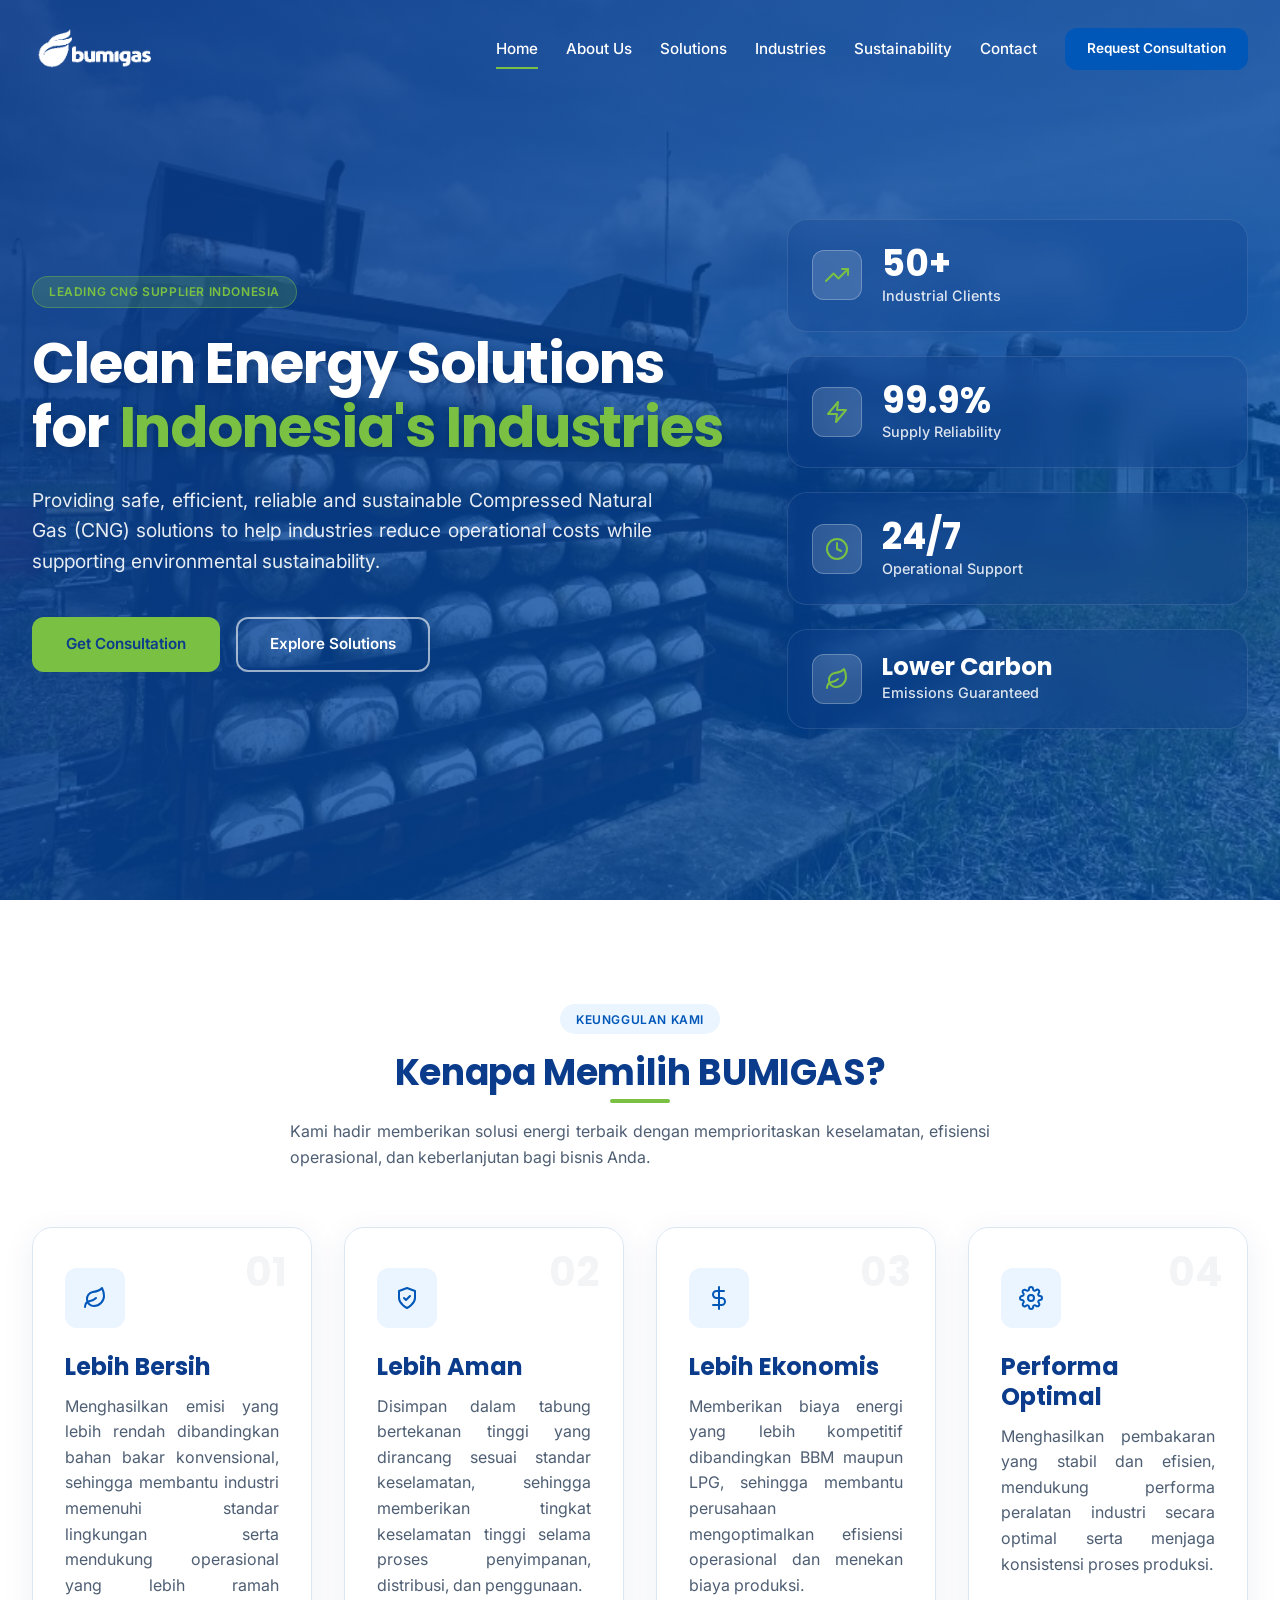
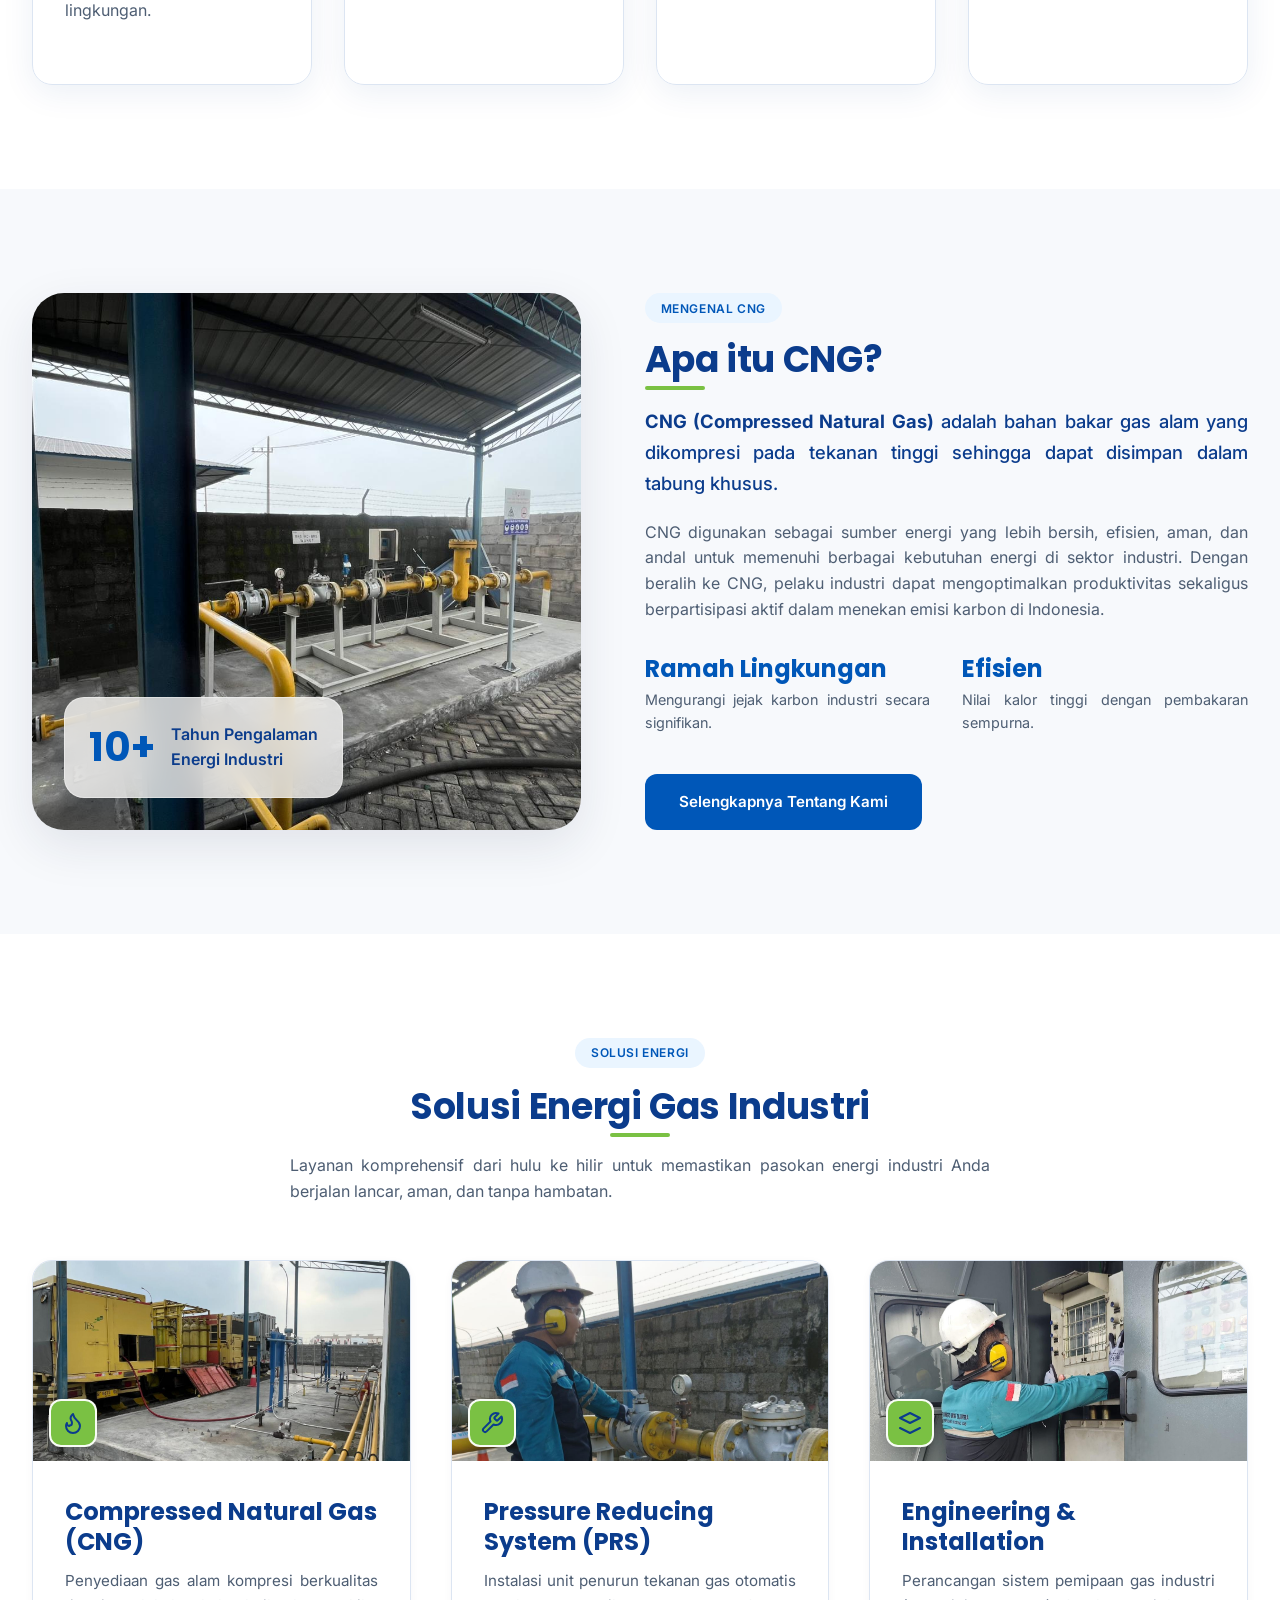
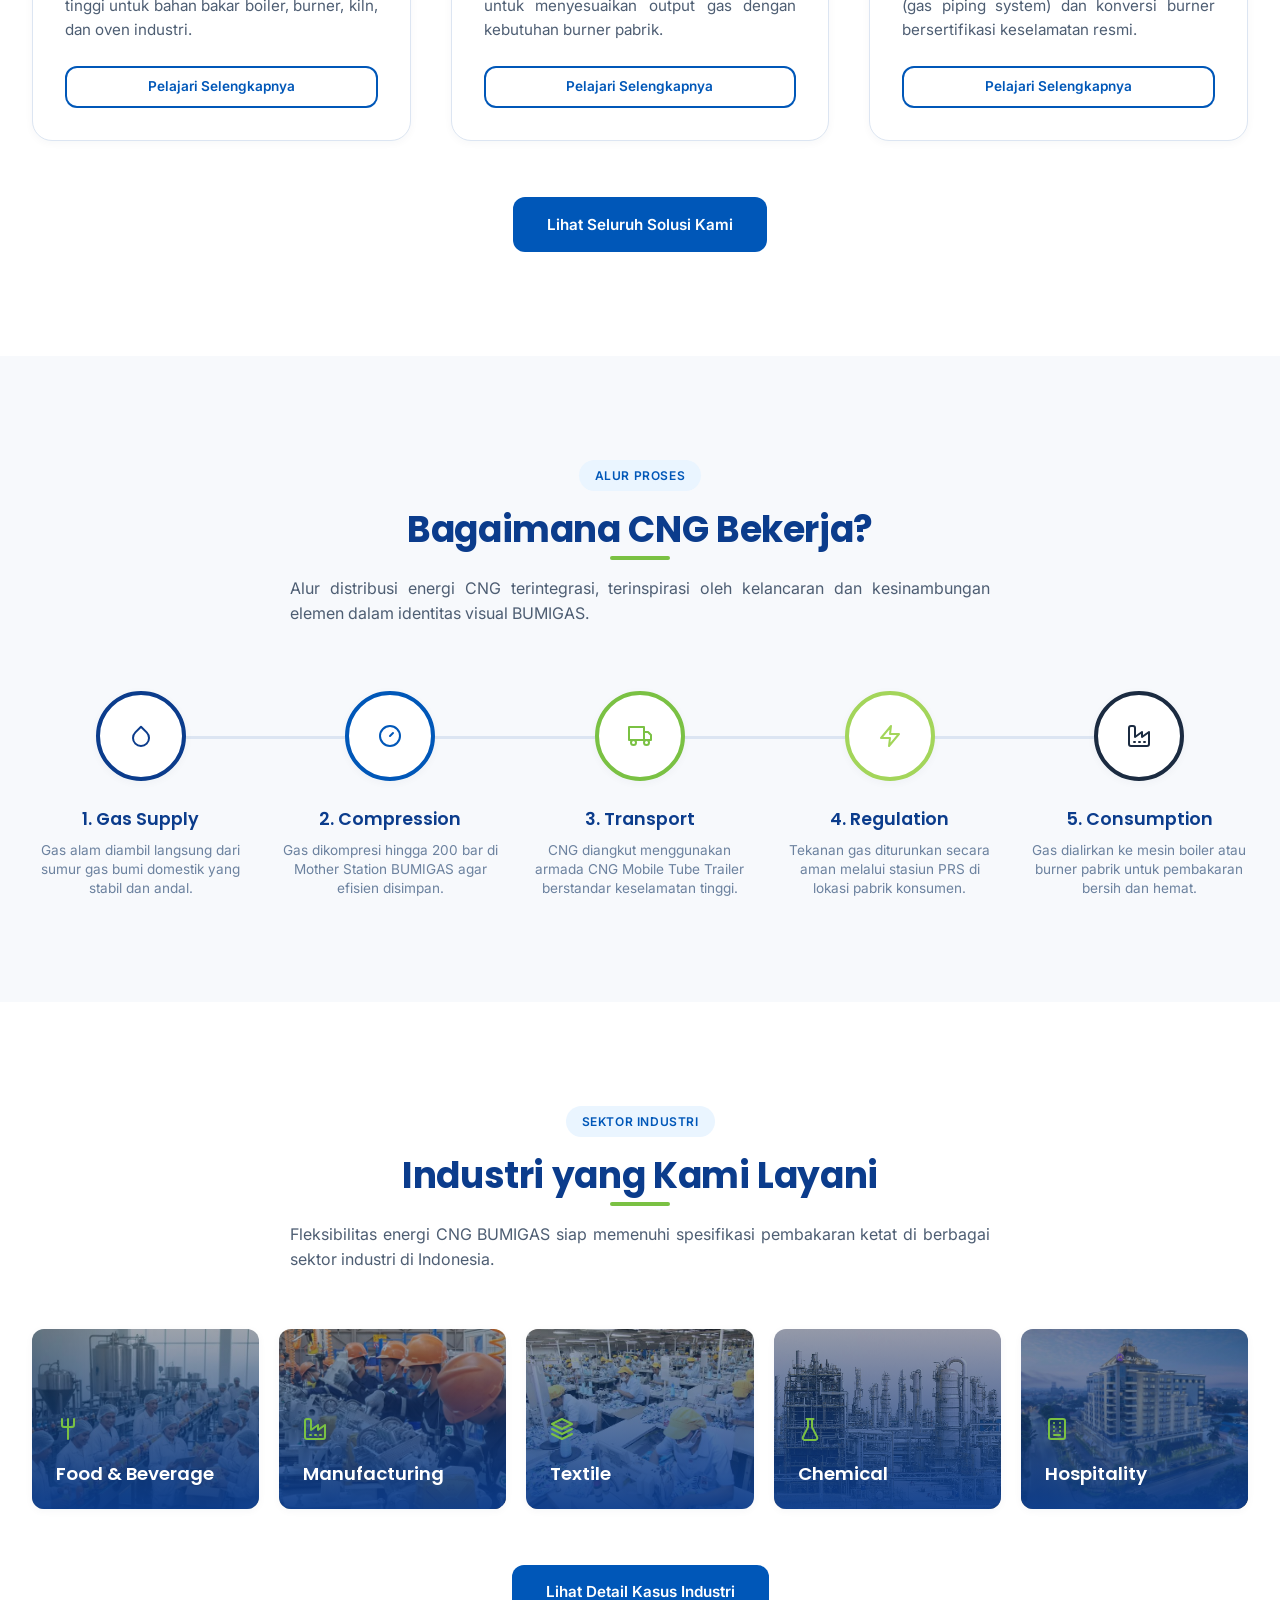
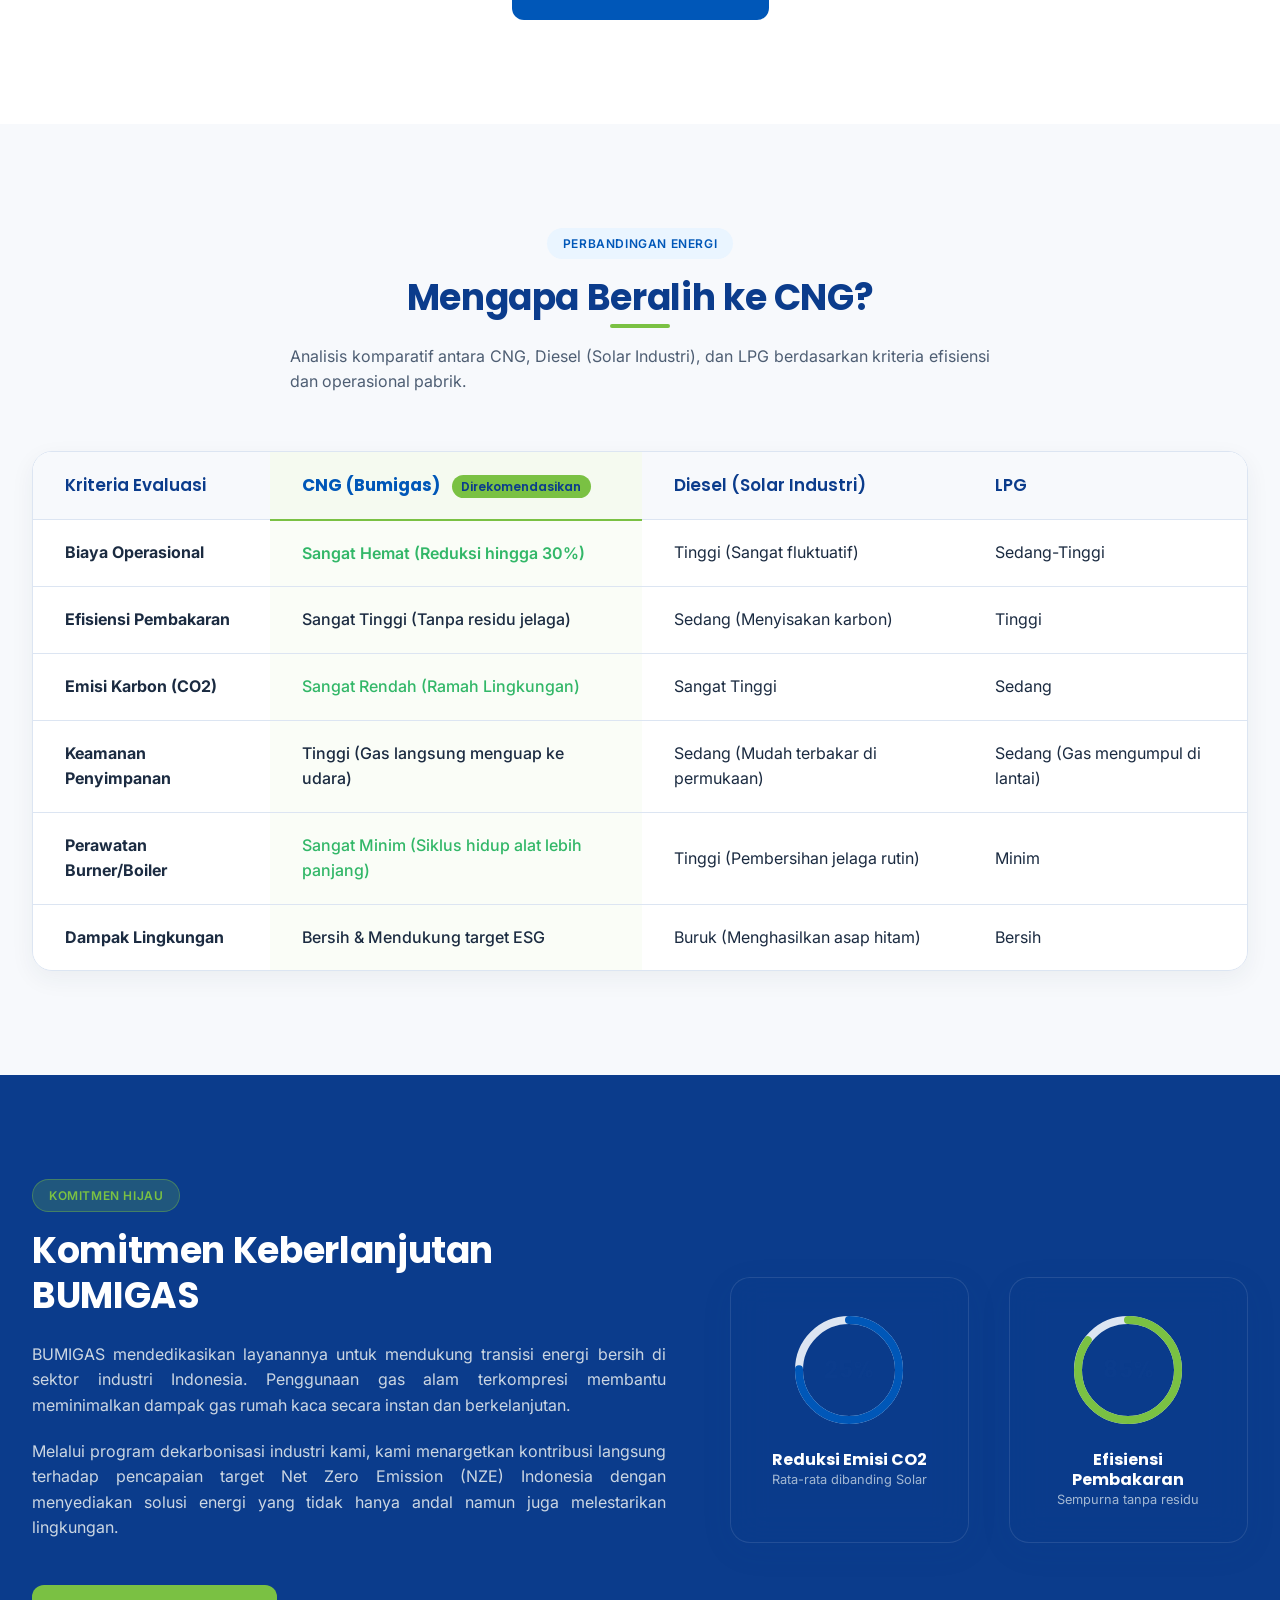
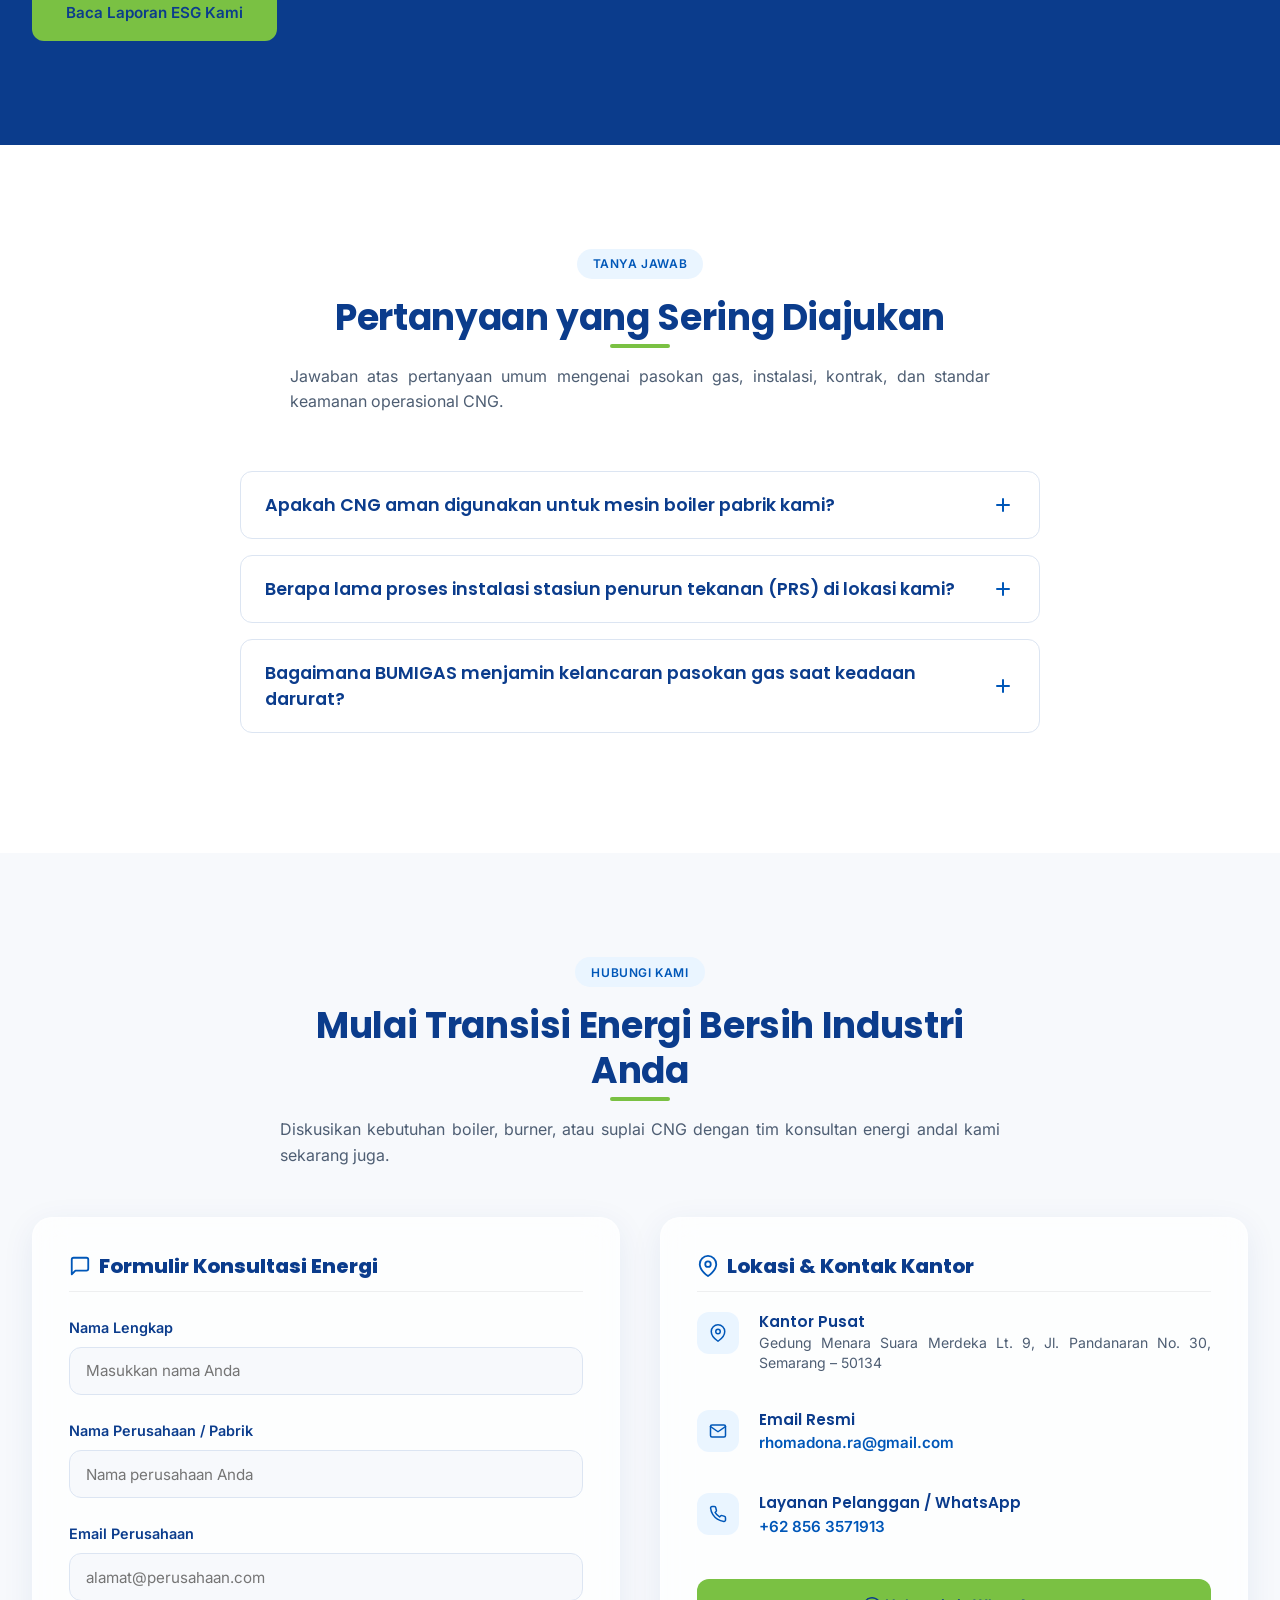
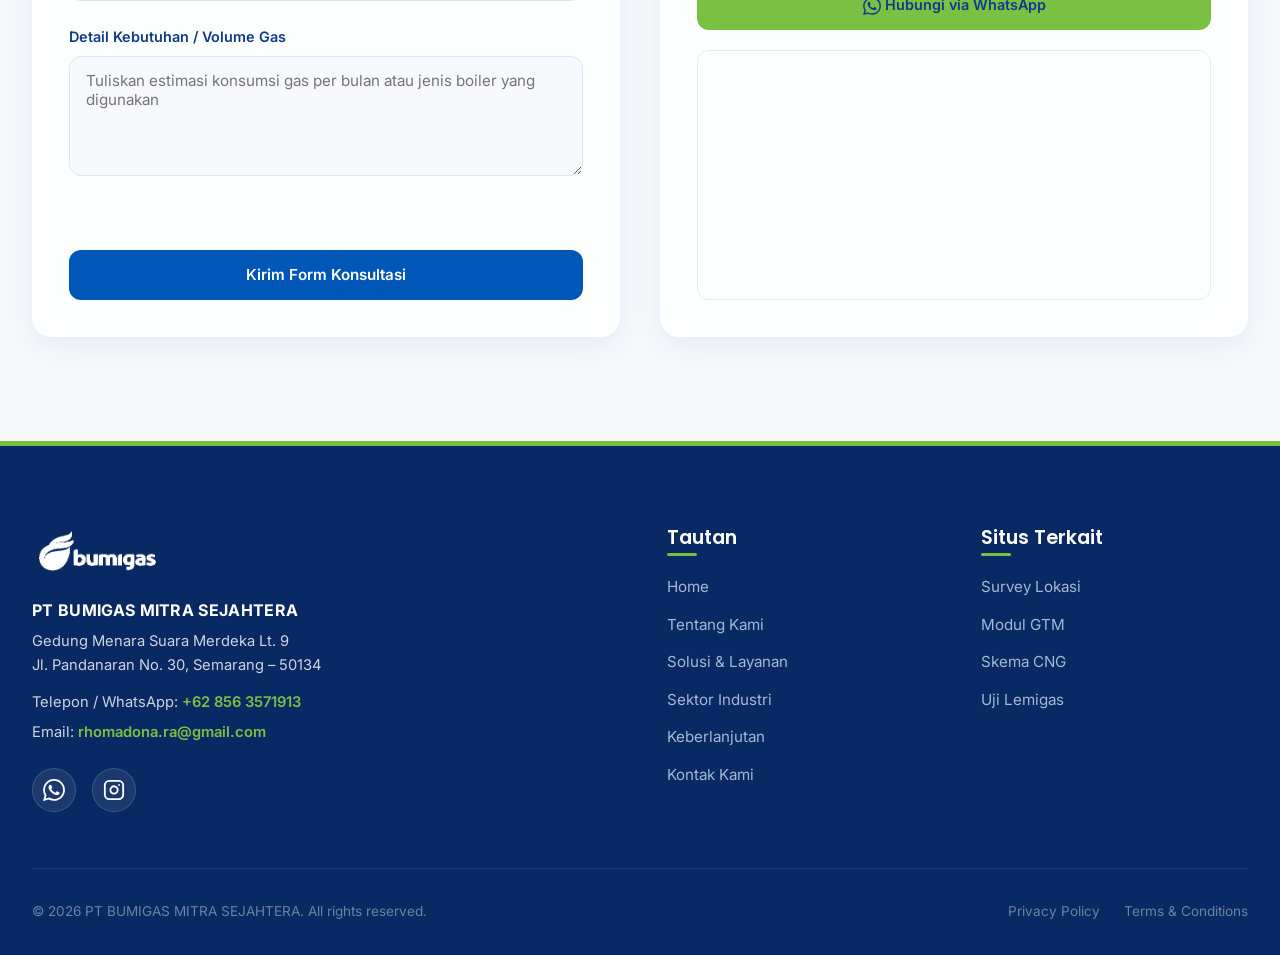
==== commit 55986def: "add photos and changs in about" ====
--- a/index.html
+++ b/index.html
@@ -20,18 +20,18 @@
   <!-- 1. Navigation Bar (Header) -->
   <header class="header transparent-theme" id="header">
     <div class="container nav-container">
-      <a href="/" class="logo" id="logo-link">
+      <a href="index.html" class="logo" id="logo-link">
         <img src="assets/images/logo-white.png" alt="Bumigas Logo" class="logo-white">
         <img src="assets/images/logo.png" alt="Bumigas Logo" class="logo-color">
       </a>
 
       <nav class="nav-menu" id="nav-menu">
-        <a href="/" class="nav-link active">Home</a>
-        <a href="about" class="nav-link">About Us</a>
-        <a href="solutions" class="nav-link">Solutions</a>
-        <a href="industries" class="nav-link">Industries</a>
-        <a href="sustainability" class="nav-link">Sustainability</a>
-        <a href="contact" class="nav-link">Contact</a>
+        <a href="index.html" class="nav-link active">Home</a>
+        <a href="about.html" class="nav-link">About Us</a>
+        <a href="solutions.html" class="nav-link">Solutions</a>
+        <a href="industries.html" class="nav-link">Industries</a>
+        <a href="sustainability.html" class="nav-link">Sustainability</a>
+        <a href="contact.html" class="nav-link">Contact</a>
         <a href="contact.html#consultation" class="btn btn-primary btn-sm">Request Consultation</a>
       </nav>
 
@@ -45,8 +45,8 @@
 
   <!-- 2. Hero Section -->
   <section class="hero" id="home">
-    <img src="assets/images/WhatsApp Image 2026-07-21 at 06.24.35.jpeg" alt="Bumigas Industrial CNG Facility"
-      class="hero-bg">
+    <img src="assets/images/home-hero-cng-racks.jpg" alt="Bumigas CNG Cylinder Racks Facility"
+      class="hero-bg" style="object-position: center center;">
     <div class="hero-overlay"></div>
     <div class="container">
       <div class="hero-grid">
@@ -57,7 +57,7 @@
             to help industries reduce operational costs while supporting environmental sustainability.</p>
           <div class="hero-buttons">
             <a href="contact.html#consultation" class="btn btn-accent">Get Consultation</a>
-            <a href="solutions" class="btn btn-white-outline">Explore Solutions</a>
+            <a href="solutions.html" class="btn btn-white-outline">Explore Solutions</a>
           </div>
         </div>
 
@@ -219,7 +219,7 @@
               <p style="font-size:0.9rem; margin:0;">Nilai kalor tinggi dengan pembakaran sempurna.</p>
             </div>
           </div>
-          <a href="about" class="btn btn-primary" style="margin-top:2.5rem;">Selengkapnya Tentang Kami</a>
+          <a href="about.html" class="btn btn-primary" style="margin-top:2.5rem;">Selengkapnya Tentang Kami</a>
         </div>
       </div>
     </div>
@@ -251,7 +251,7 @@
             <h3>Compressed Natural Gas (CNG)</h3>
             <p>Penyediaan gas alam kompresi berkualitas tinggi untuk bahan bakar boiler, burner, kiln, dan oven
               industri.</p>
-            <a href="solutions" class="btn btn-secondary btn-sm" data-modal-open="modal-solution"
+            <a href="solutions.html" class="btn btn-secondary btn-sm" data-modal-open="modal-solution"
               data-modal-title="Compressed Natural Gas (CNG) Supply"
               data-modal-img="assets/images/WhatsApp Image 2026-07-21 at 06.24.32 (2).jpeg"
               data-modal-desc="BUMIGAS menyediakan pasokan Compressed Natural Gas (CNG) berkualitas tinggi yang dikompresi hingga tekanan 200-250 bar. CNG ini disalurkan menggunakan armada Tube Trailer khusus langsung ke lokasi pabrik Anda. Solusi ini sangat ideal untuk menggantikan bahan bakar minyak (BBM) solar maupun LPG pada operasional boiler, oven, kiln, dan burner industri, memberikan efisiensi biaya hingga 30% dan pembakaran yang jauh lebih bersih.">Pelajari
@@ -276,7 +276,7 @@
             <h3>Pressure Reducing System (PRS)</h3>
             <p>Instalasi unit penurun tekanan gas otomatis untuk menyesuaikan output gas dengan kebutuhan burner pabrik.
             </p>
-            <a href="solutions" class="btn btn-secondary btn-sm" data-modal-open="modal-solution"
+            <a href="solutions.html" class="btn btn-secondary btn-sm" data-modal-open="modal-solution"
               data-modal-title="Pressure Reducing System (PRS)"
               data-modal-img="assets/images/WhatsApp Image 2026-07-21 at 06.24.27 edit.jpeg"
               data-modal-desc="Unit Pressure Reducing System (PRS) atau CNG Depressurizing System dirancang untuk menurunkan tekanan gas CNG dari tekanan tinggi tabung (200 bar) menjadi tekanan rendah operasional industri (1 - 4 bar) secara aman dan otomatis. Kami merancang, memasang, dan memelihara PRS berstandar keselamatan tinggi dengan sistem kontrol otomatis serta sensor kebocoran gas terintegrasi.">Pelajari
@@ -299,7 +299,7 @@
             <h3>Engineering & Installation</h3>
             <p>Perancangan sistem pemipaan gas industri (gas piping system) dan konversi burner bersertifikasi
               keselamatan resmi.</p>
-            <a href="solutions" class="btn btn-secondary btn-sm" data-modal-open="modal-solution"
+            <a href="solutions.html" class="btn btn-secondary btn-sm" data-modal-open="modal-solution"
               data-modal-title="Engineering & Installation"
               data-modal-img="assets/images/WhatsApp Image 2026-07-21 at 06.24.39 (1) edit.jpeg"
               data-modal-desc="Tim engineer ahli BUMIGAS siap menangani seluruh aspek teknis konversi energi di pabrik Anda. Layanan kami mencakup audit energi awal, desain teknis sistem pemipaan gas internal (piping system design), modifikasi atau penggantian burner industri agar kompatibel dengan gas alam, hingga pengujian keamanan dan sertifikasi instalasi gas oleh lembaga independen yang berwenang.">Pelajari
@@ -309,7 +309,7 @@
       </div>
 
       <div style="text-align:center; margin-top:3.5rem;" class="reveal">
-        <a href="solutions" class="btn btn-primary">Lihat Seluruh Solusi Kami</a>
+        <a href="solutions.html" class="btn btn-primary">Lihat Seluruh Solusi Kami</a>
       </div>
     </div>
   </section>
@@ -404,7 +404,7 @@
 
       <div class="industries-grid">
         <!-- F&B -->
-        <div class="industry-card reveal" onclick="location.href="industries"">
+        <div class="industry-card reveal" onclick="location.href='industries.html'">
           <img src="assets/images/industry-food-beverage.jpg" alt="Food & Beverage">
           <div class="industry-card-overlay">
             <div class="industry-card-icon"><svg width="24" height="24" viewBox="0 0 24 24" fill="none"
@@ -417,7 +417,7 @@
           </div>
         </div>
         <!-- Manufacturing -->
-        <div class="industry-card reveal" onclick="location.href="industries"">
+        <div class="industry-card reveal" onclick="location.href='industries.html'">
           <img src="assets/images/industry-manufacturing.jpg" alt="Manufacturing">
           <div class="industry-card-overlay">
             <div class="industry-card-icon"><svg width="24" height="24" viewBox="0 0 24 24" fill="none"
@@ -431,7 +431,7 @@
           </div>
         </div>
         <!-- Textile -->
-        <div class="industry-card reveal" onclick="location.href="industries"">
+        <div class="industry-card reveal" onclick="location.href='industries.html'">
           <img src="assets/images/industry-textile.jpg" alt="Textile">
           <div class="industry-card-overlay">
             <div class="industry-card-icon"><svg width="24" height="24" viewBox="0 0 24 24" fill="none"
@@ -444,7 +444,7 @@
           </div>
         </div>
         <!-- Chemical -->
-        <div class="industry-card reveal" onclick="location.href="industries"">
+        <div class="industry-card reveal" onclick="location.href='industries.html'">
           <img src="assets/images/industry-chemical.jpg" alt="Chemical">
           <div class="industry-card-overlay">
             <div class="industry-card-icon"><svg width="24" height="24" viewBox="0 0 24 24" fill="none"
@@ -458,7 +458,7 @@
           </div>
         </div>
         <!-- Hospitality -->
-        <div class="industry-card reveal" onclick="location.href="industries"">
+        <div class="industry-card reveal" onclick="location.href='industries.html'">
           <img src="assets/images/industry-hospitality.jpg" alt="Hospitality">
           <div class="industry-card-overlay">
             <div class="industry-card-icon"><svg width="24" height="24" viewBox="0 0 24 24" fill="none"
@@ -478,7 +478,7 @@
       </div>
 
       <div style="text-align:center; margin-top:3.5rem;" class="reveal">
-        <a href="industries" class="btn btn-primary">Lihat Detail Kasus Industri</a>
+        <a href="industries.html" class="btn btn-primary">Lihat Detail Kasus Industri</a>
       </div>
     </div>
   </section>
@@ -562,7 +562,7 @@
             Net Zero Emission (NZE) Indonesia dengan menyediakan solusi energi yang tidak hanya andal namun juga
             melestarikan lingkungan.
           </p>
-          <a href="sustainability" class="btn btn-accent" style="margin-top:1.5rem;">Baca Laporan ESG Kami</a>
+          <a href="sustainability.html" class="btn btn-accent" style="margin-top:1.5rem;">Baca Laporan ESG Kami</a>
         </div>
 
         <!-- Animated Progress Circles -->
@@ -803,12 +803,12 @@
         <div>
           <h3>Tautan</h3>
           <ul class="footer-links">
-            <li><a href="/">Home</a></li>
-            <li><a href="about">Tentang Kami</a></li>
-            <li><a href="solutions">Solusi & Layanan</a></li>
-            <li><a href="industries">Sektor Industri</a></li>
-            <li><a href="sustainability">Keberlanjutan</a></li>
-            <li><a href="contact">Kontak Kami</a></li>
+            <li><a href="index.html">Home</a></li>
+            <li><a href="about.html">Tentang Kami</a></li>
+            <li><a href="solutions.html">Solusi & Layanan</a></li>
+            <li><a href="industries.html">Sektor Industri</a></li>
+            <li><a href="sustainability.html">Keberlanjutan</a></li>
+            <li><a href="contact.html">Kontak Kami</a></li>
           </ul>
         </div>
 
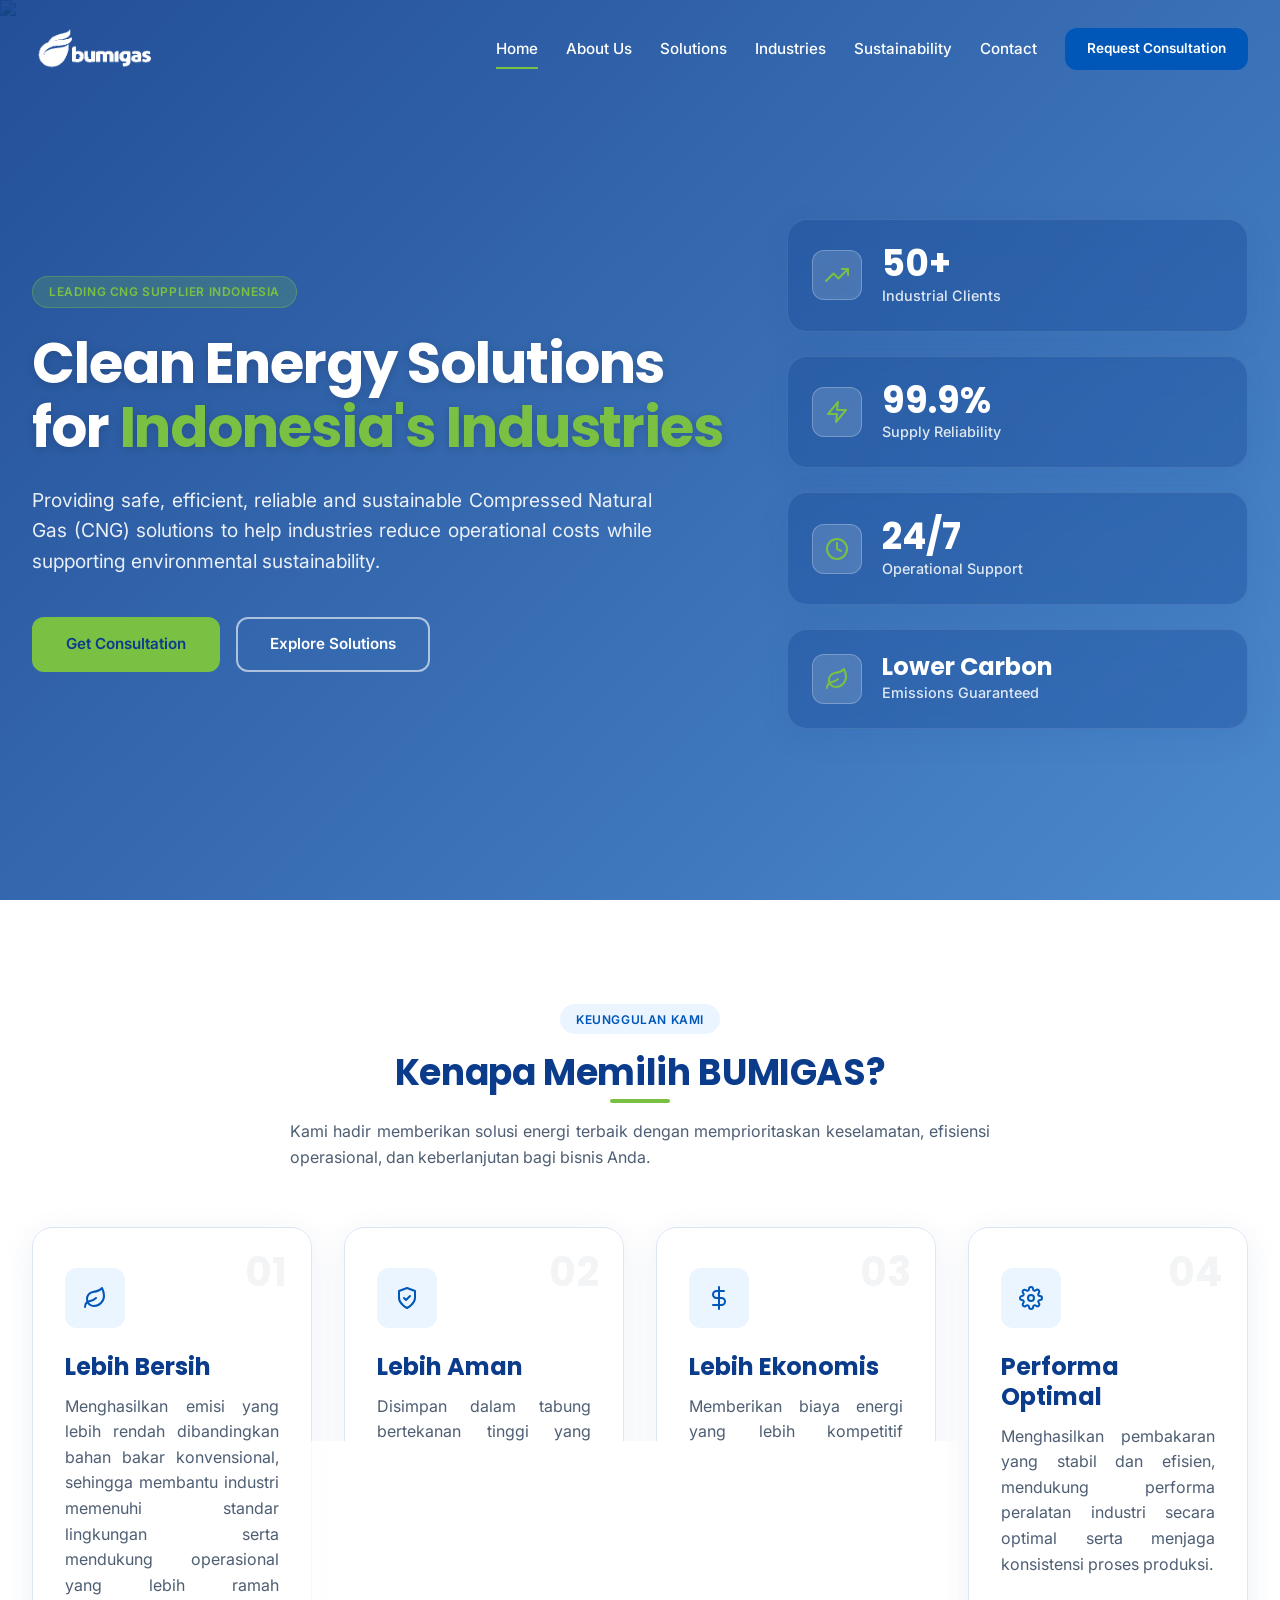
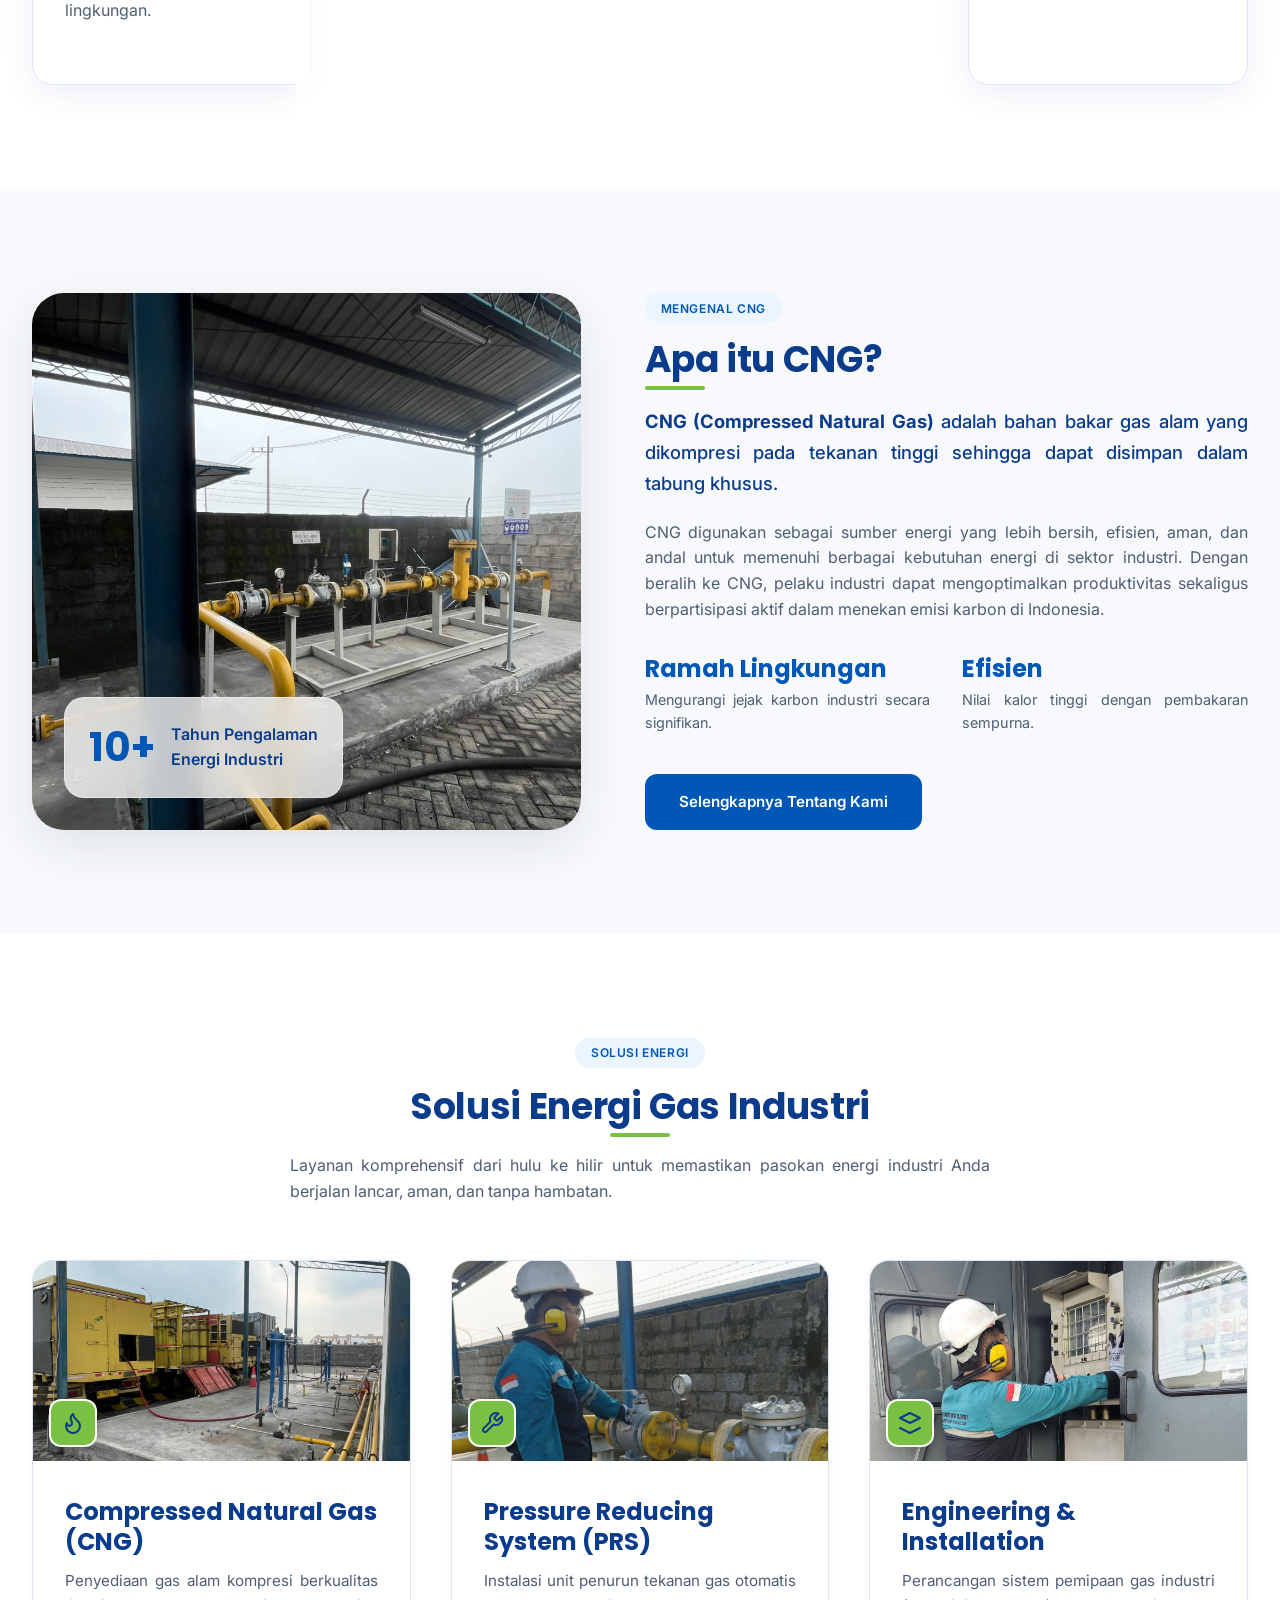
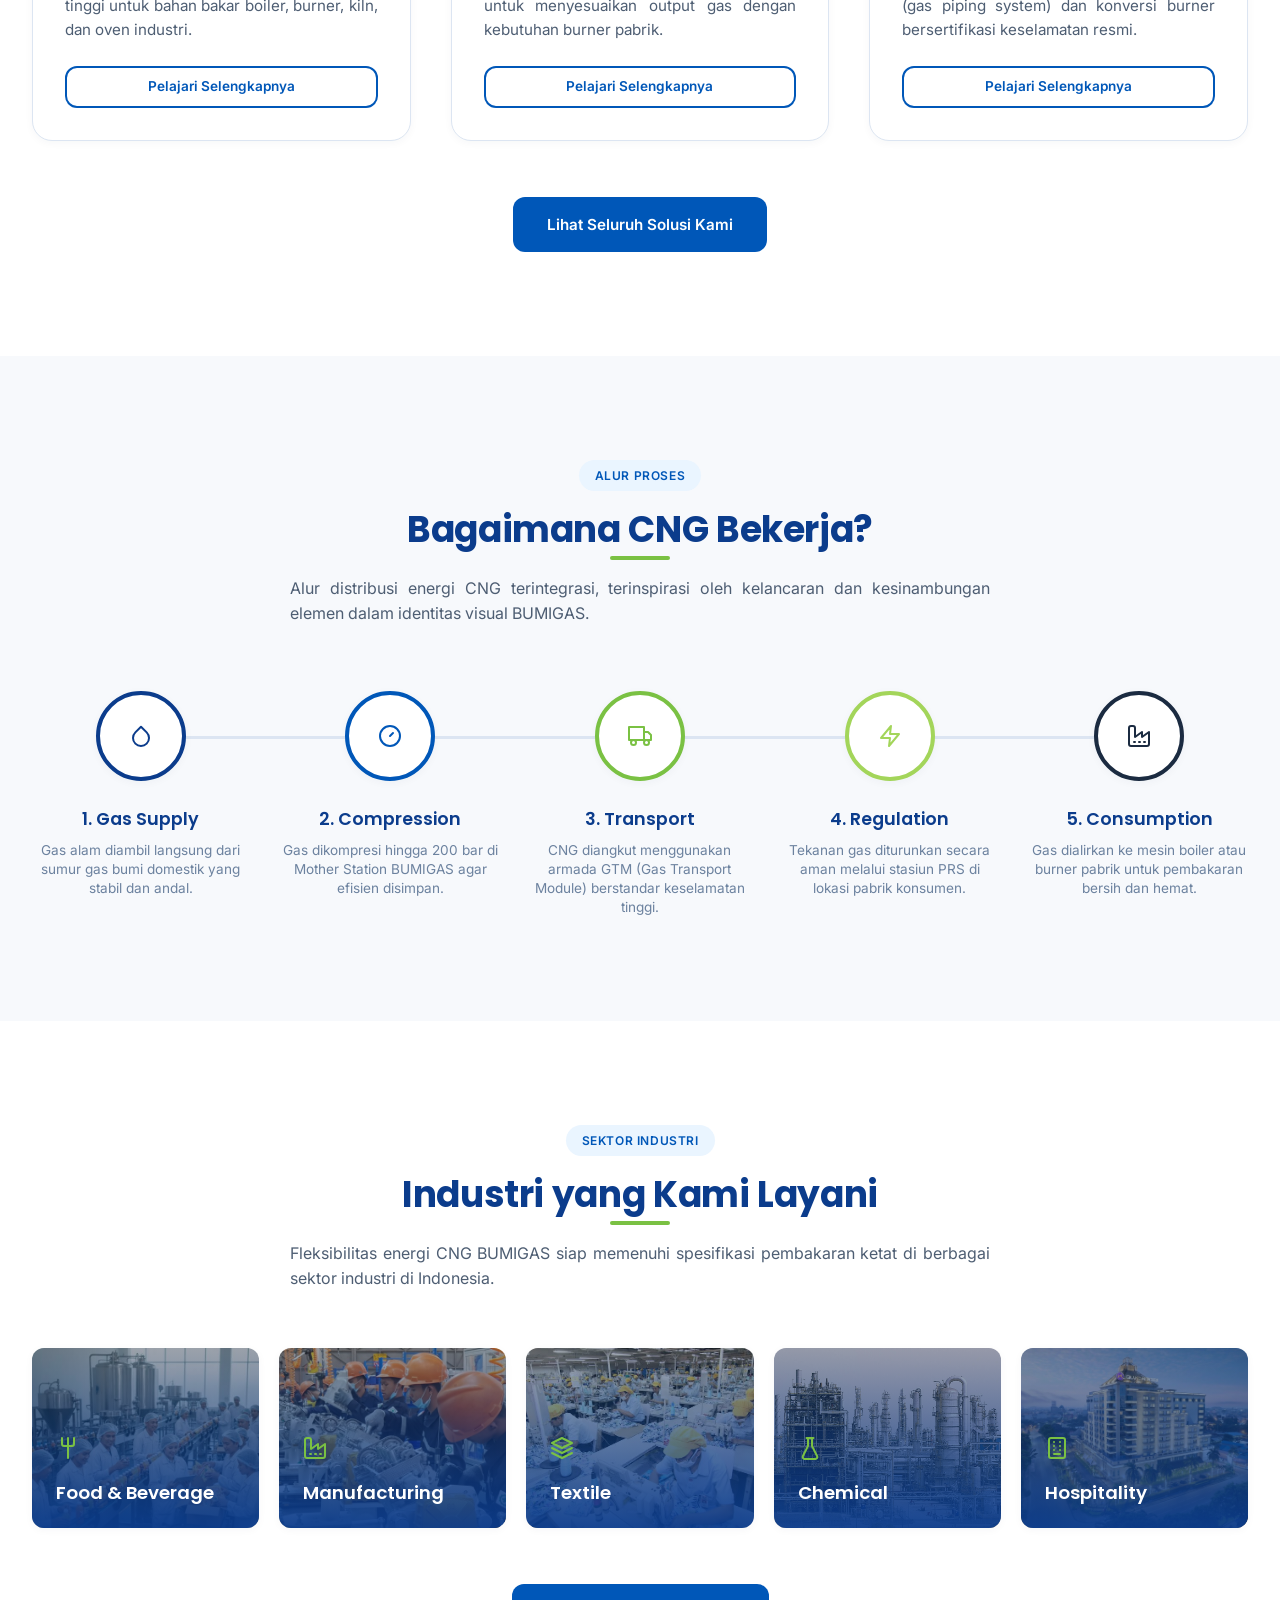
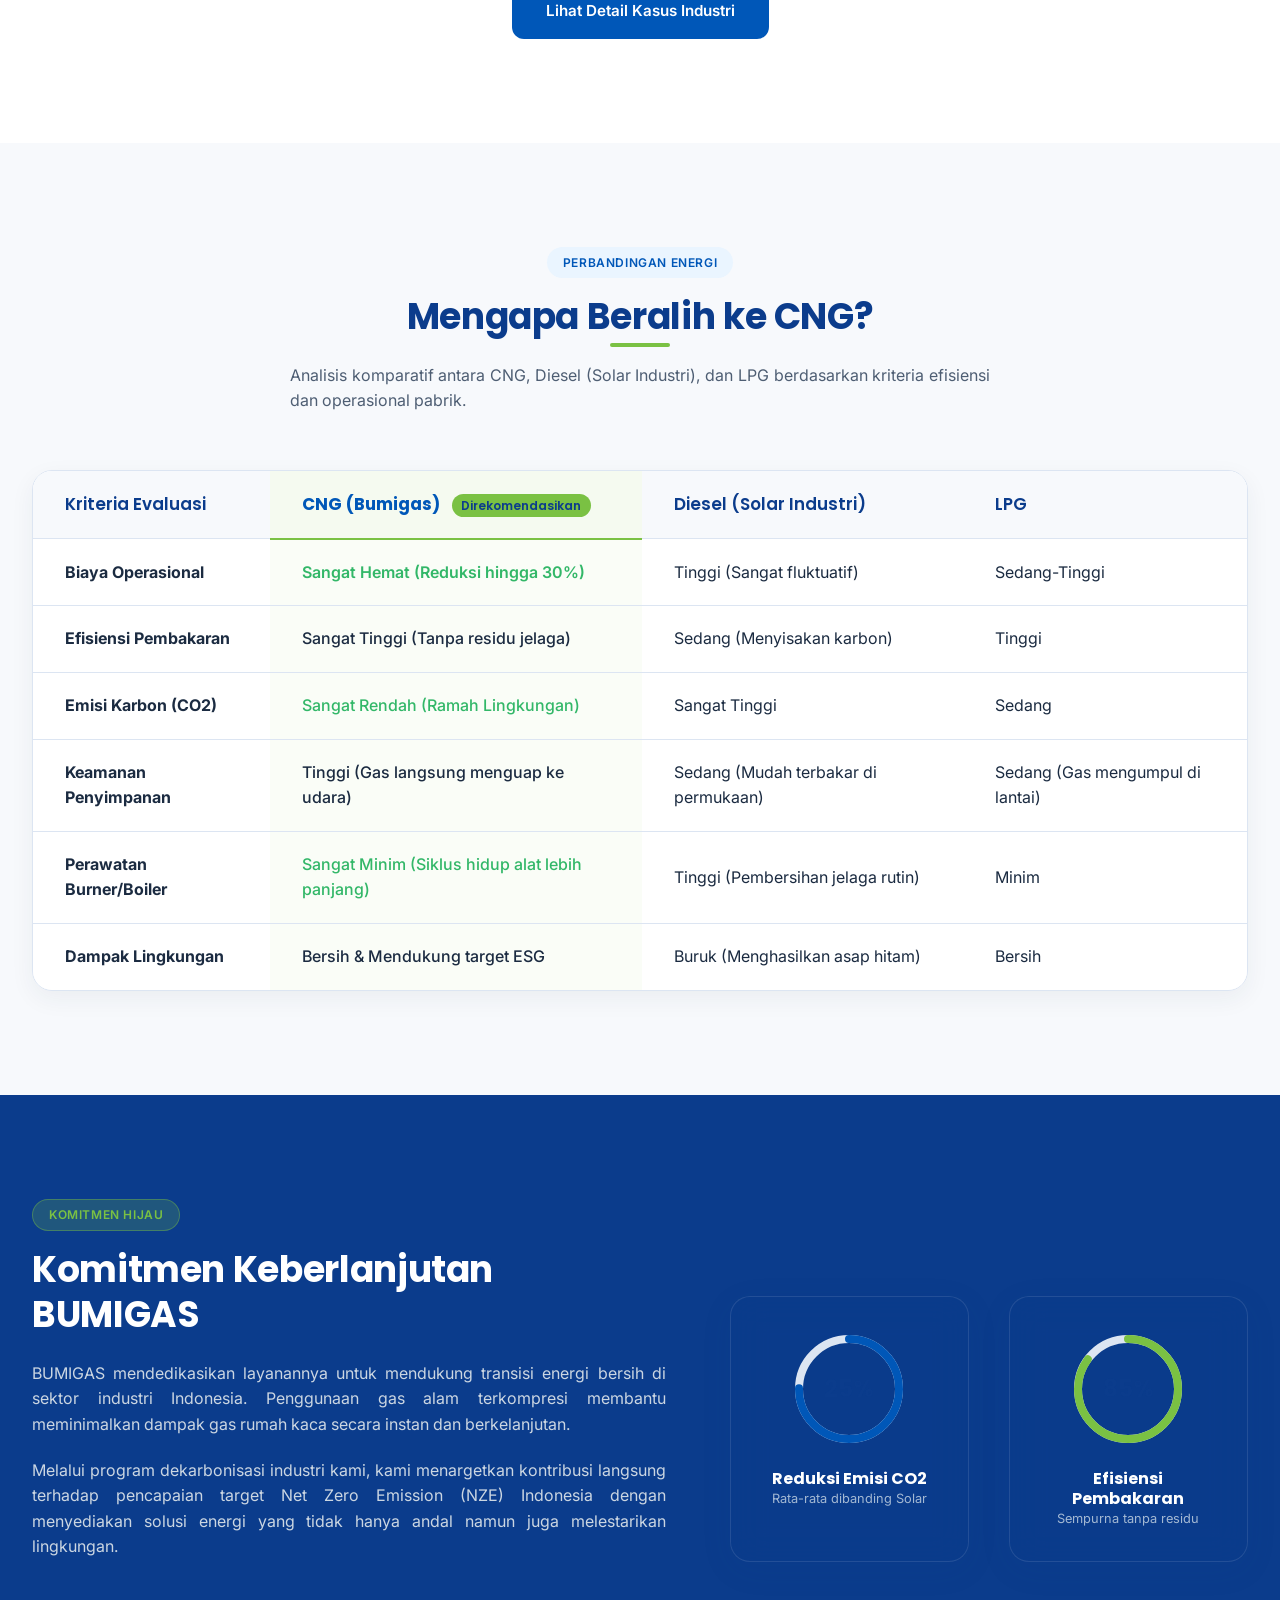
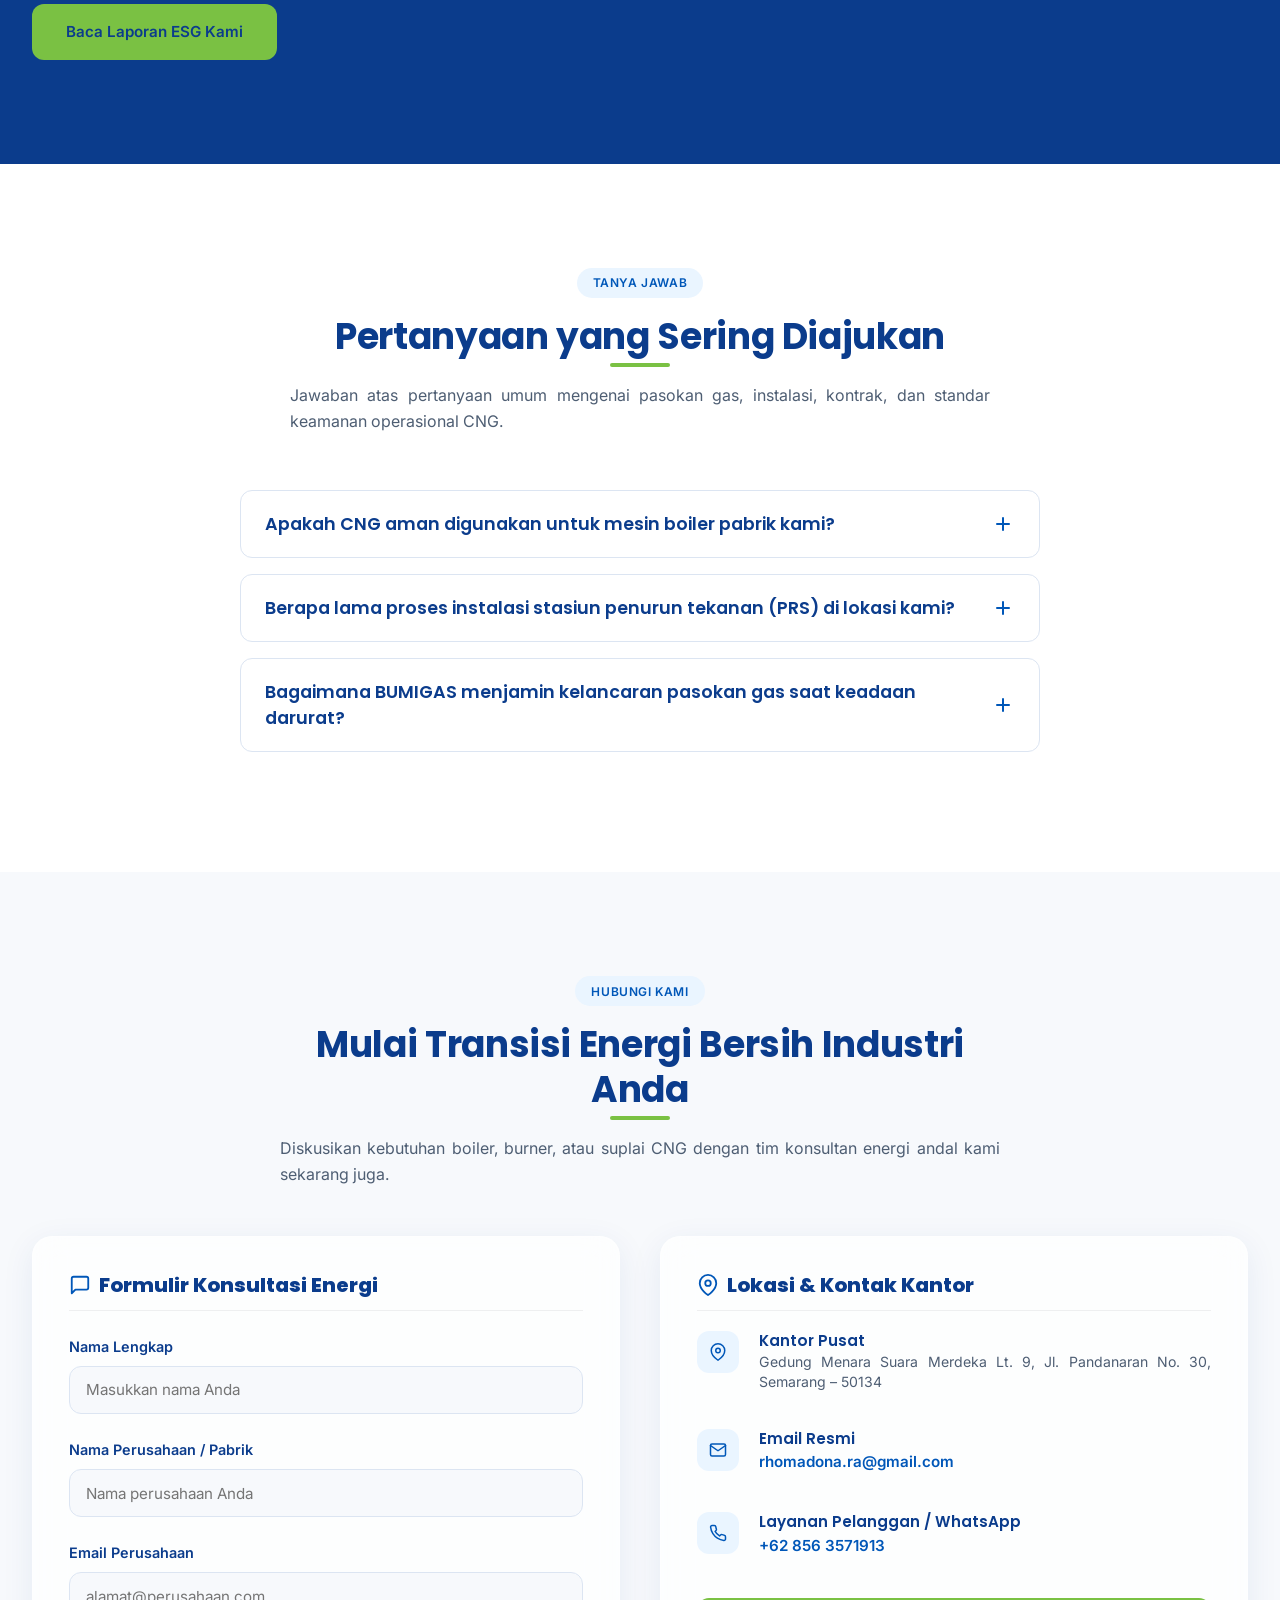
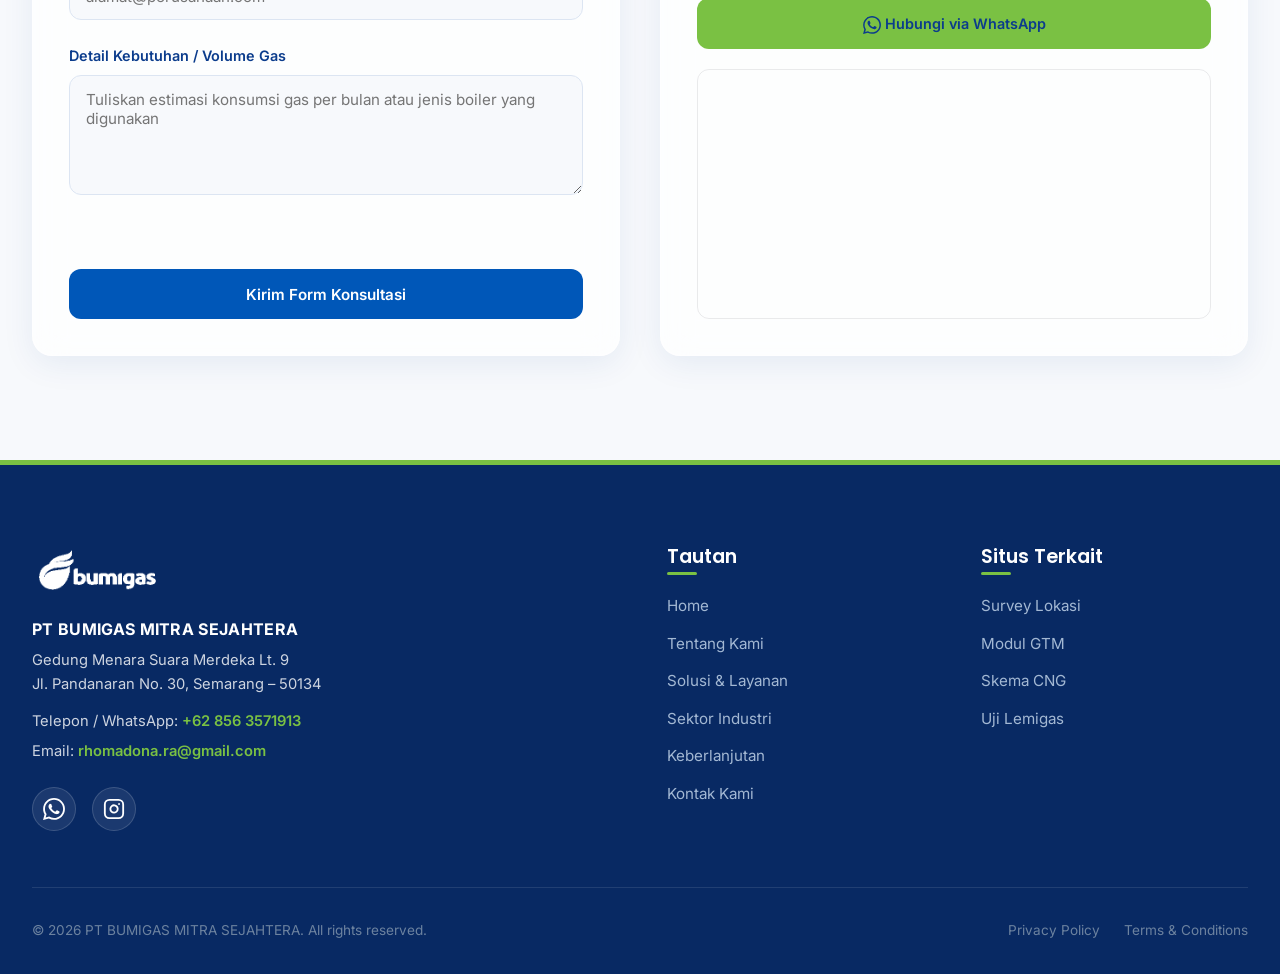
==== commit 1cf6d203: "changes "about trailer" and picture in Home" ====
--- a/index.html
+++ b/index.html
@@ -45,8 +45,9 @@
 
   <!-- 2. Hero Section -->
   <section class="hero" id="home">
-    <img src="assets/images/home-hero-cng-racks.jpg" alt="Bumigas CNG Cylinder Racks Facility"
-      class="hero-bg" style="object-position: center center;">
+    <img
+      src="C:\Users\Hizkia Ariel Wijono\.gemini\antigravity\scratch\bumigas\assets\images\ChatGPT Image Jul 28, 2026, 04_10_59 PM.png"
+      alt="Bumigas CNG Cylinder Racks Facility" class="hero-bg" style="object-position: center center;">
     <div class="hero-overlay"></div>
     <div class="container">
       <div class="hero-grid">
@@ -262,9 +263,7 @@
         <!-- Solution 2 -->
         <div class="solution-card reveal delay-200">
           <div class="solution-img-wrapper">
-            <img
-              src="assets/images/WhatsApp Image 2026-07-21 at 06.24.37 edit.jpeg"
-              alt="Pressure Reducing System">
+            <img src="assets/images/WhatsApp Image 2026-07-21 at 06.24.37 edit.jpeg" alt="Pressure Reducing System">
             <div class="solution-icon-overlay"><svg width="24" height="24" viewBox="0 0 24 24" fill="none"
                 stroke="currentColor" stroke-width="2" stroke-linecap="round" stroke-linejoin="round">
                 <path
@@ -359,7 +358,7 @@
                 <circle cx="18.5" cy="18.5" r="2.5"></circle>
               </svg></div>
             <div class="cng-step-title">3. Transport</div>
-            <div class="cng-step-desc">CNG diangkut menggunakan armada CNG Mobile Tube Trailer berstandar keselamatan
+            <div class="cng-step-desc">CNG diangkut menggunakan armada GTM (Gas Transport Module) berstandar keselamatan
               tinggi.</div>
           </div>
 
@@ -645,9 +644,10 @@
             <span class="accordion-icon"></span>
           </button>
           <div class="accordion-content">
-            <p>Kami memiliki stasiun induk (Mother Station) terintegrasi dan didukung armada logistik yang siaga 24/7.
+            <p>Kami memiliki stasiun induk (MotherStation) terintegrasi dan didukung armada logistik yang siaga 24/7.
               Dengan sistem monitoring volume gas jarak jauh otomatis di tangki Anda, kami akan menjadwalkan
-              pengiriman tangki trailer baru sebelum gas habis, menjamin kelancaran suplai 99.9% tanpa henti.</p>
+              pengiriman tangki GTM (Gas Transport Module) baru sebelum gas habis, menjamin kelancaran suplai 99.9%
+              tanpa henti.</p>
           </div>
         </div>
       </div>
@@ -662,17 +662,24 @@
       <div style="text-align: center; max-width: 720px; margin: 0 auto 3rem auto;" class="reveal">
         <span class="badge" style="margin-bottom: 1rem;">Hubungi Kami</span>
         <h2 class="with-underline-center">Mulai Transisi Energi Bersih Industri Anda</h2>
-        <p>Diskusikan kebutuhan boiler, burner, atau suplai CNG dengan tim konsultan energi andal kami sekarang juga.</p>
+        <p>Diskusikan kebutuhan boiler, burner, atau suplai CNG dengan tim konsultan energi andal kami sekarang juga.
+        </p>
       </div>
 
       <div class="contact-layout" style="align-items: stretch;">
 
         <!-- Left Column: Form Card -->
         <div class="reveal-left" style="display: flex;">
-          <form class="interactive-form glass-card form-card" id="contact-form" style="width: 100%; display: flex; flex-direction: column; justify-content: space-between; padding: 2.25rem;">
+          <form class="interactive-form glass-card form-card" id="contact-form"
+            style="width: 100%; display: flex; flex-direction: column; justify-content: space-between; padding: 2.25rem;">
             <div>
-              <h3 style="font-size: 1.25rem; color: var(--color-secondary); font-weight: 800; margin-bottom: 1.5rem; display: flex; align-items: center; gap: 0.5rem; border-bottom: 1px solid rgba(0,0,0,0.06); padding-bottom: 0.75rem;">
-                <span style="color: var(--color-primary); display: flex; align-items: center;"><svg width="22" height="22" viewBox="0 0 24 24" fill="none" stroke="currentColor" stroke-width="2" stroke-linecap="round" stroke-linejoin="round"><path d="M21 15a2 2 0 0 1-2 2H7l-4 4V5a2 2 0 0 1 2-2h14a2 2 0 0 1 2 2z"></path></svg></span>
+              <h3
+                style="font-size: 1.25rem; color: var(--color-secondary); font-weight: 800; margin-bottom: 1.5rem; display: flex; align-items: center; gap: 0.5rem; border-bottom: 1px solid rgba(0,0,0,0.06); padding-bottom: 0.75rem;">
+                <span style="color: var(--color-primary); display: flex; align-items: center;"><svg width="22"
+                    height="22" viewBox="0 0 24 24" fill="none" stroke="currentColor" stroke-width="2"
+                    stroke-linecap="round" stroke-linejoin="round">
+                    <path d="M21 15a2 2 0 0 1-2 2H7l-4 4V5a2 2 0 0 1 2-2h14a2 2 0 0 1 2 2z"></path>
+                  </svg></span>
                 Formulir Konsultasi Energi
               </h3>
 
@@ -699,40 +706,67 @@
               </div>
             </div>
 
-            <button type="submit" class="btn btn-primary form-submit" style="width: 100%; margin-top: 1.75rem;">Kirim Form Konsultasi</button>
+            <button type="submit" class="btn btn-primary form-submit" style="width: 100%; margin-top: 1.75rem;">Kirim
+              Form Konsultasi</button>
           </form>
         </div>
 
         <!-- Right Column: Location & Contact Card -->
         <div class="reveal-right" style="display: flex;">
-          <div class="glass-card form-card" style="width: 100%; display: flex; flex-direction: column; padding: 2.25rem;">
-            <h3 style="font-size: 1.25rem; color: var(--color-secondary); font-weight: 800; margin-bottom: 1.25rem; display: flex; align-items: center; gap: 0.5rem; border-bottom: 1px solid rgba(0,0,0,0.06); padding-bottom: 0.75rem; flex-shrink: 0;">
-              <span style="color: var(--color-primary); display: flex; align-items: center;"><svg width="22" height="22" viewBox="0 0 24 24" fill="none" stroke="currentColor" stroke-width="2" stroke-linecap="round" stroke-linejoin="round"><path d="M21 10c0 7-9 13-9 13s-9-6-9-13a9 9 0 0 1 18 0z"></path><circle cx="12" cy="10" r="3"></circle></svg></span>
+          <div class="glass-card form-card"
+            style="width: 100%; display: flex; flex-direction: column; padding: 2.25rem;">
+            <h3
+              style="font-size: 1.25rem; color: var(--color-secondary); font-weight: 800; margin-bottom: 1.25rem; display: flex; align-items: center; gap: 0.5rem; border-bottom: 1px solid rgba(0,0,0,0.06); padding-bottom: 0.75rem; flex-shrink: 0;">
+              <span style="color: var(--color-primary); display: flex; align-items: center;"><svg width="22" height="22"
+                  viewBox="0 0 24 24" fill="none" stroke="currentColor" stroke-width="2" stroke-linecap="round"
+                  stroke-linejoin="round">
+                  <path d="M21 10c0 7-9 13-9 13s-9-6-9-13a9 9 0 0 1 18 0z"></path>
+                  <circle cx="12" cy="10" r="3"></circle>
+                </svg></span>
               Lokasi & Kontak Kantor
             </h3>
 
             <div class="contact-info-list" style="gap: 1.1rem; margin-bottom: 1.25rem; flex-shrink: 0;">
               <div class="contact-info-item">
-                <div class="contact-info-icon" style="width:42px; height:42px; flex-shrink:0;"><svg width="18" height="18" viewBox="0 0 24 24" fill="none" stroke="currentColor" stroke-width="2" stroke-linecap="round" stroke-linejoin="round"><path d="M21 10c0 7-9 13-9 13s-9-6-9-13a9 9 0 0 1 18 0z"></path><circle cx="12" cy="10" r="3"></circle></svg></div>
+                <div class="contact-info-icon" style="width:42px; height:42px; flex-shrink:0;"><svg width="18"
+                    height="18" viewBox="0 0 24 24" fill="none" stroke="currentColor" stroke-width="2"
+                    stroke-linecap="round" stroke-linejoin="round">
+                    <path d="M21 10c0 7-9 13-9 13s-9-6-9-13a9 9 0 0 1 18 0z"></path>
+                    <circle cx="12" cy="10" r="3"></circle>
+                  </svg></div>
                 <div class="contact-info-text">
                   <h4 style="font-size:0.95rem; margin-bottom:0.15rem;">Kantor Pusat</h4>
-                  <p style="font-size:0.88rem; line-height:1.4;">Gedung Menara Suara Merdeka Lt. 9, Jl. Pandanaran No. 30, Semarang – 50134</p>
+                  <p style="font-size:0.88rem; line-height:1.4;">Gedung Menara Suara Merdeka Lt. 9, Jl. Pandanaran No.
+                    30, Semarang – 50134</p>
                 </div>
               </div>
 
               <div class="contact-info-item">
-                <div class="contact-info-icon" style="width:42px; height:42px; flex-shrink:0;"><svg width="18" height="18" viewBox="0 0 24 24" fill="none" stroke="currentColor" stroke-width="2" stroke-linecap="round" stroke-linejoin="round"><path d="M4 4h16c1.1 0 2 .9 2 2v12c0 1.1-.9 2-2 2H4c-1.1 0-2-.9-2-2V6c0-1.1.9-2 2-2z"></path><polyline points="22,6 12,13 2,6"></polyline></svg></div>
+                <div class="contact-info-icon" style="width:42px; height:42px; flex-shrink:0;"><svg width="18"
+                    height="18" viewBox="0 0 24 24" fill="none" stroke="currentColor" stroke-width="2"
+                    stroke-linecap="round" stroke-linejoin="round">
+                    <path d="M4 4h16c1.1 0 2 .9 2 2v12c0 1.1-.9 2-2 2H4c-1.1 0-2-.9-2-2V6c0-1.1.9-2 2-2z"></path>
+                    <polyline points="22,6 12,13 2,6"></polyline>
+                  </svg></div>
                 <div class="contact-info-text">
                   <h4 style="font-size:0.95rem; margin-bottom:0.15rem;">Email Resmi</h4>
-                  <p style="font-size:0.88rem;"><a href="mailto:rhomadona.ra@gmail.com" style="color:var(--color-primary); font-weight:600;">rhomadona.ra@gmail.com</a></p>
+                  <p style="font-size:0.88rem;"><a href="mailto:rhomadona.ra@gmail.com"
+                      style="color:var(--color-primary); font-weight:600;">rhomadona.ra@gmail.com</a></p>
                 </div>
               </div>
 
               <div class="contact-info-item">
-                <div class="contact-info-icon" style="width:42px; height:42px; flex-shrink:0;"><svg width="18" height="18" viewBox="0 0 24 24" fill="none" stroke="currentColor" stroke-width="2" stroke-linecap="round" stroke-linejoin="round"><path d="M22 16.92v3a2 2 0 0 1-2.18 2 19.79 19.79 0 0 1-8.63-3.07 19.5 19.5 0 0 1-6-6 19.79 19.79 0 0 1-3.07-8.67A2 2 0 0 1 4.11 2h3a2 2 0 0 1 2 1.72 12.84 12.84 0 0 0 .7 2.81 2 2 0 0 1-.45 2.11L8.09 9.91a16 16 0 0 0 6 6l1.27-1.27a2 2 0 0 1 2.11-.45 12.84 12.84 0 0 0 2.81.7A2 2 0 0 1 22 16.92z"></path></svg></div>
+                <div class="contact-info-icon" style="width:42px; height:42px; flex-shrink:0;"><svg width="18"
+                    height="18" viewBox="0 0 24 24" fill="none" stroke="currentColor" stroke-width="2"
+                    stroke-linecap="round" stroke-linejoin="round">
+                    <path
+                      d="M22 16.92v3a2 2 0 0 1-2.18 2 19.79 19.79 0 0 1-8.63-3.07 19.5 19.5 0 0 1-6-6 19.79 19.79 0 0 1-3.07-8.67A2 2 0 0 1 4.11 2h3a2 2 0 0 1 2 1.72 12.84 12.84 0 0 0 .7 2.81 2 2 0 0 1-.45 2.11L8.09 9.91a16 16 0 0 0 6 6l1.27-1.27a2 2 0 0 1 2.11-.45 12.84 12.84 0 0 0 2.81.7A2 2 0 0 1 22 16.92z">
+                    </path>
+                  </svg></div>
                 <div class="contact-info-text">
                   <h4 style="font-size:0.95rem; margin-bottom:0.15rem;">Layanan Pelanggan / WhatsApp</h4>
-                  <p style="font-size:0.88rem;"><a href="https://wa.me/628563571913" target="_blank" style="color:var(--color-primary); font-weight:600;">+62 856 3571913</a></p>
+                  <p style="font-size:0.88rem;"><a href="https://wa.me/628563571913" target="_blank"
+                      style="color:var(--color-primary); font-weight:600;">+62 856 3571913</a></p>
                 </div>
               </div>
             </div>
@@ -740,14 +774,20 @@
             <a href="https://wa.me/628563571913?text=Halo%20Bumigas,%20saya%20ingin%20berkonsultasi%20/%20pesan%20produk."
               target="_blank" class="btn btn-accent"
               style="width:100%; display:flex; gap:0.5rem; justify-content:center; margin-bottom: 1.25rem; font-size:0.9rem; padding:0.75rem 1rem; flex-shrink: 0;">
-              <span><svg width="18" height="18" viewBox="0 0 24 24" fill="currentColor" style="display:inline-block; vertical-align:middle;"><path d="M.057 24l1.687-6.163c-1.041-1.804-1.588-3.849-1.587-5.946.003-6.556 5.338-11.891 11.893-11.891 3.181.001 6.167 1.24 8.413 3.488 2.245 2.248 3.481 5.236 3.48 8.414-.003 6.557-5.338 11.892-11.893 11.892-1.99-.001-3.951-.5-5.688-1.448l-6.205 1.654zm6.597-3.807c1.676.995 3.276 1.591 5.392 1.592 5.448 0 9.886-4.434 9.889-9.885.002-5.462-4.415-9.89-9.881-9.892-5.452 0-9.887 4.434-9.889 9.884-.001 2.225.651 3.891 1.746 5.634l-.999 3.648 3.742-.981zm11.387-5.464c-.074-.124-.272-.198-.57-.347-.297-.149-1.758-.868-2.031-.967-.272-.099-.47-.149-.669.149-.198.297-.768.967-.941 1.165-.173.198-.347.223-.644.074-.297-.149-1.255-.462-2.39-1.475-.883-.788-1.48-1.761-1.653-2.059-.173-.297-.018-.458.13-.606.134-.133.297-.347.446-.521.151-.172.2-.296.3-.495.099-.198.05-.372-.025-.521-.075-.148-.669-1.611-.916-2.206-.242-.579-.487-.501-.669-.51l-.57-.01c-.198 0-.52.074-.792.372s-1.04 1.016-1.04 2.479 1.065 2.876 1.213 3.074c.149.198 2.095 3.2 5.076 4.487.709.306 1.263.489 1.694.626.712.226 1.36.194 1.872.118.571-.085 1.758-.719 2.006-1.413.248-.695.248-1.29.173-1.414z"/></svg> Hubungi via WhatsApp</span>
+              <span><svg width="18" height="18" viewBox="0 0 24 24" fill="currentColor"
+                  style="display:inline-block; vertical-align:middle;">
+                  <path
+                    d="M.057 24l1.687-6.163c-1.041-1.804-1.588-3.849-1.587-5.946.003-6.556 5.338-11.891 11.893-11.891 3.181.001 6.167 1.24 8.413 3.488 2.245 2.248 3.481 5.236 3.48 8.414-.003 6.557-5.338 11.892-11.893 11.892-1.99-.001-3.951-.5-5.688-1.448l-6.205 1.654zm6.597-3.807c1.676.995 3.276 1.591 5.392 1.592 5.448 0 9.886-4.434 9.889-9.885.002-5.462-4.415-9.89-9.881-9.892-5.452 0-9.887 4.434-9.889 9.884-.001 2.225.651 3.891 1.746 5.634l-.999 3.648 3.742-.981zm11.387-5.464c-.074-.124-.272-.198-.57-.347-.297-.149-1.758-.868-2.031-.967-.272-.099-.47-.149-.669.149-.198.297-.768.967-.941 1.165-.173.198-.347.223-.644.074-.297-.149-1.255-.462-2.39-1.475-.883-.788-1.48-1.761-1.653-2.059-.173-.297-.018-.458.13-.606.134-.133.297-.347.446-.521.151-.172.2-.296.3-.495.099-.198.05-.372-.025-.521-.075-.148-.669-1.611-.916-2.206-.242-.579-.487-.501-.669-.51l-.57-.01c-.198 0-.52.074-.792.372s-1.04 1.016-1.04 2.479 1.065 2.876 1.213 3.074c.149.198 2.095 3.2 5.076 4.487.709.306 1.263.489 1.694.626.712.226 1.36.194 1.872.118.571-.085 1.758-.719 2.006-1.413.248-.695.248-1.29.173-1.414z" />
+                </svg> Hubungi via WhatsApp</span>
             </a>
 
             <!-- Integrated Embedded Google Maps (Full Flex Height) -->
-            <div class="map-container" style="flex: 1; min-height: 250px; border-radius: var(--radius-md); overflow: hidden; border: 1px solid rgba(0,0,0,0.08);">
+            <div class="map-container"
+              style="flex: 1; min-height: 250px; border-radius: var(--radius-md); overflow: hidden; border: 1px solid rgba(0,0,0,0.08);">
               <iframe
                 src="https://www.google.com/maps/embed?pb=!1m18!1m12!1m3!1d4970.872691494771!2d110.4131522!3d-6.9860213!2m3!1f0!2f0!3f0!3m2!1i1024!2i768!4f13.1!3m3!1m2!1s0x2e708b4558eeba51%3A0xb7aa9eb9e8fe737b!2sMenara%20Suara%20Merdeka!5e1!3m2!1sen!2sid!4v1784691966456!5m2!1sen!2sid"
-                allowfullscreen="" loading="lazy" referrerpolicy="strict-origin-when-cross-origin" style="width: 100%; height: 100%; min-height: 100%; border: 0; display: block;"></iframe>
+                allowfullscreen="" loading="lazy" referrerpolicy="strict-origin-when-cross-origin"
+                style="width: 100%; height: 100%; min-height: 100%; border: 0; display: block;"></iframe>
             </div>
           </div>
         </div>
@@ -988,4 +1028,4 @@
   <script src="js/main.js"></script>
 </body>
 
-</html>
+</html>
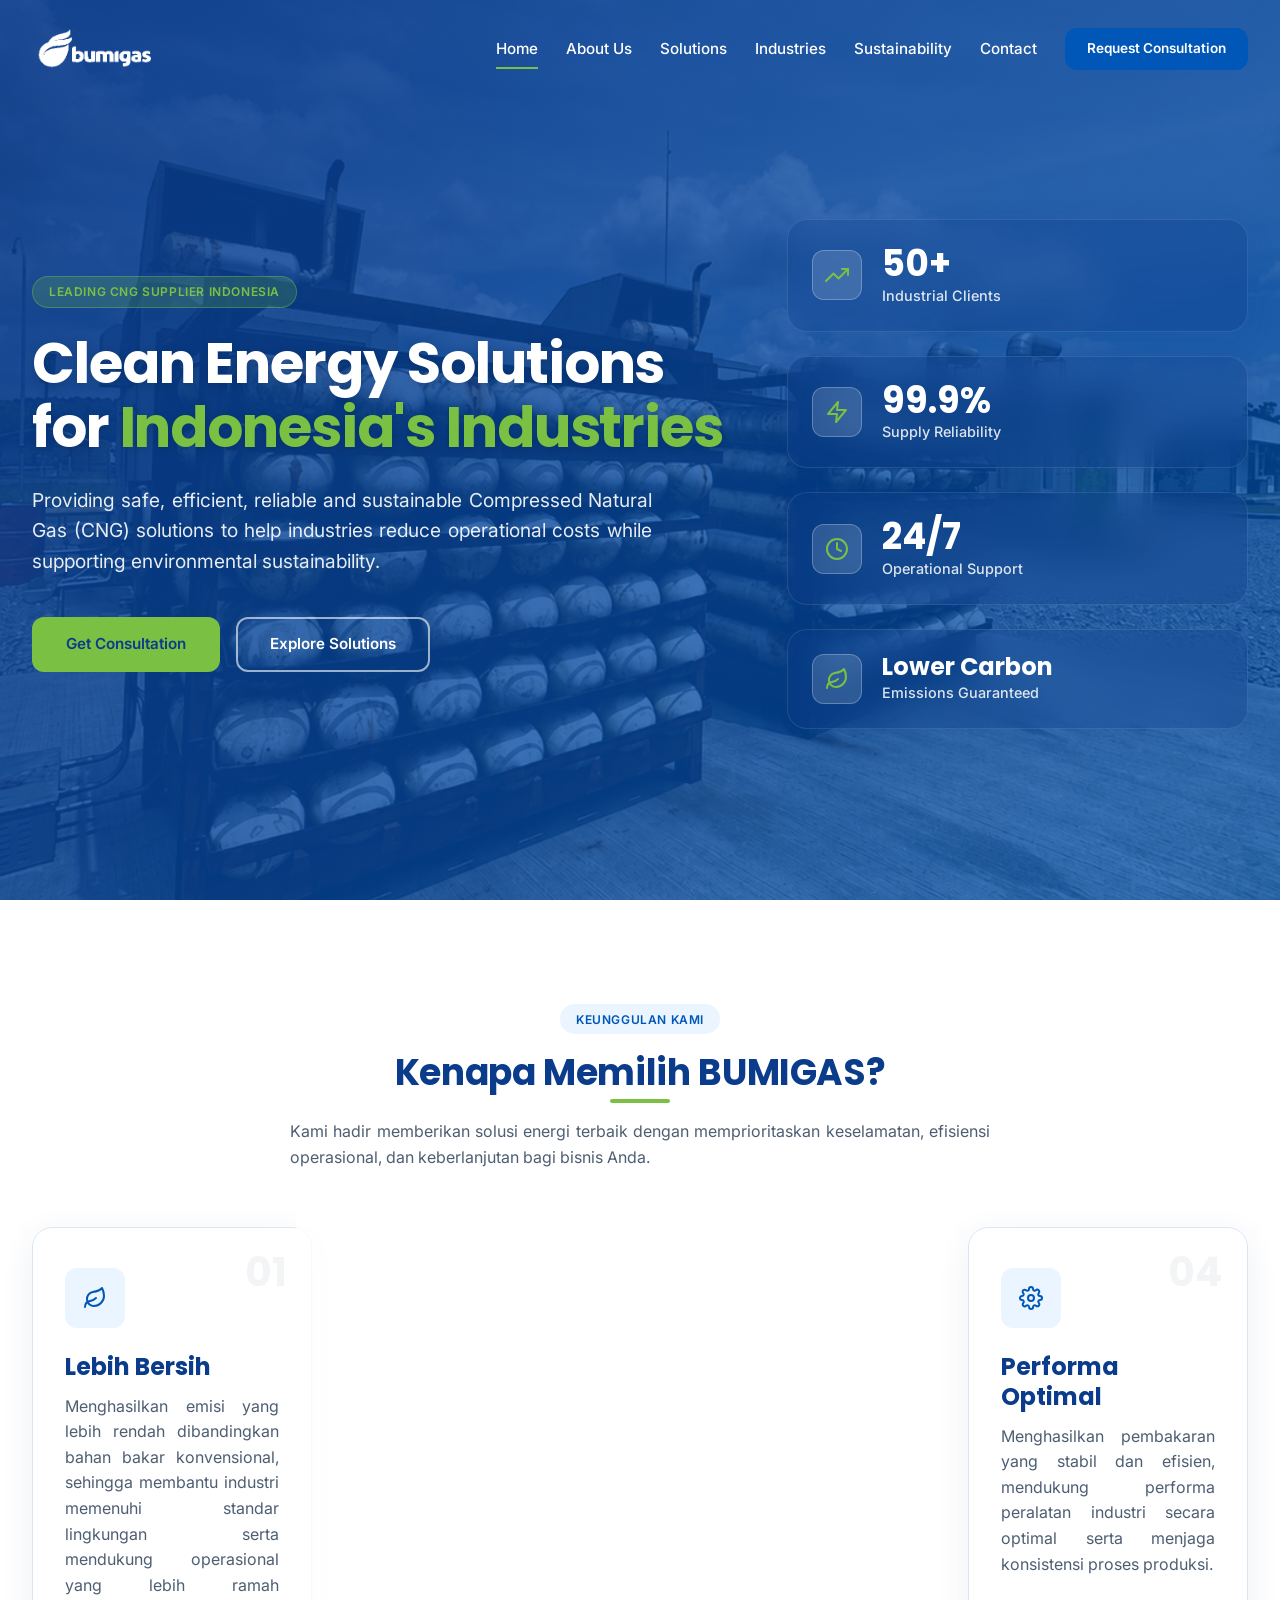
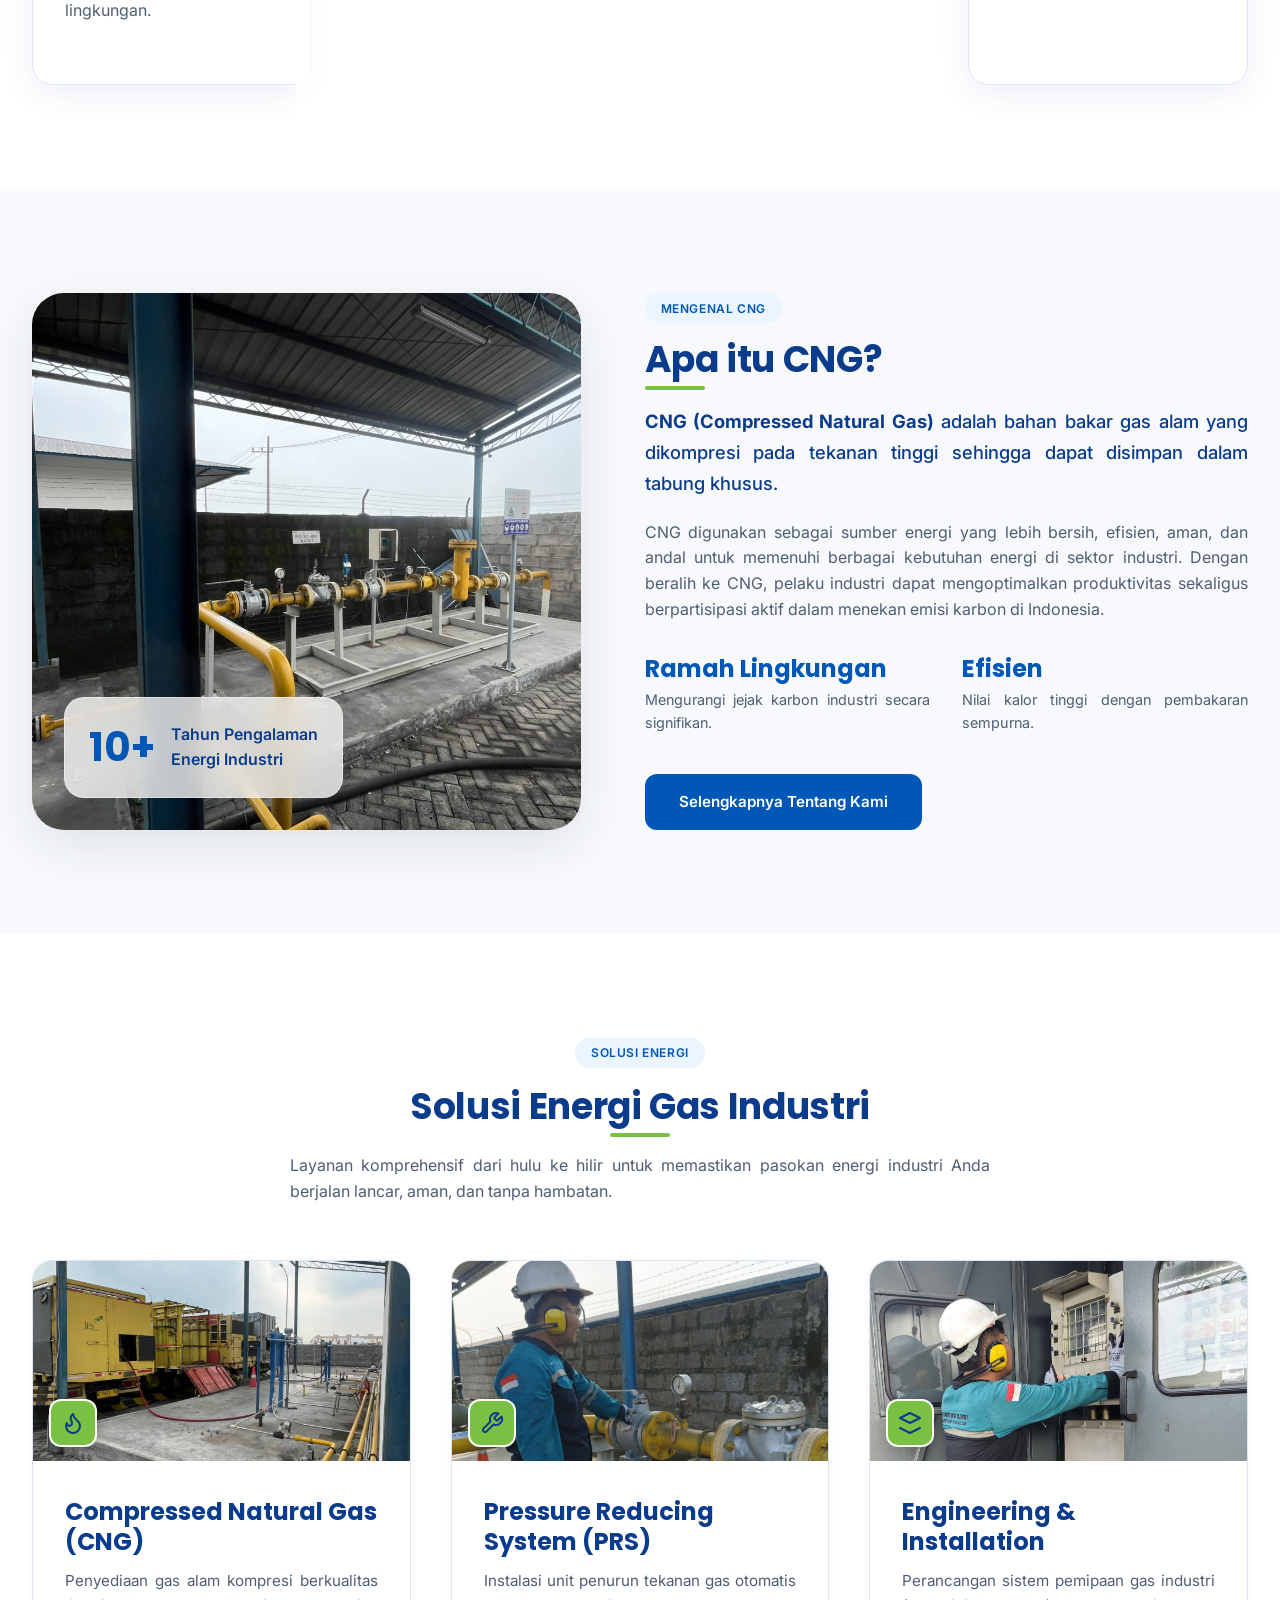
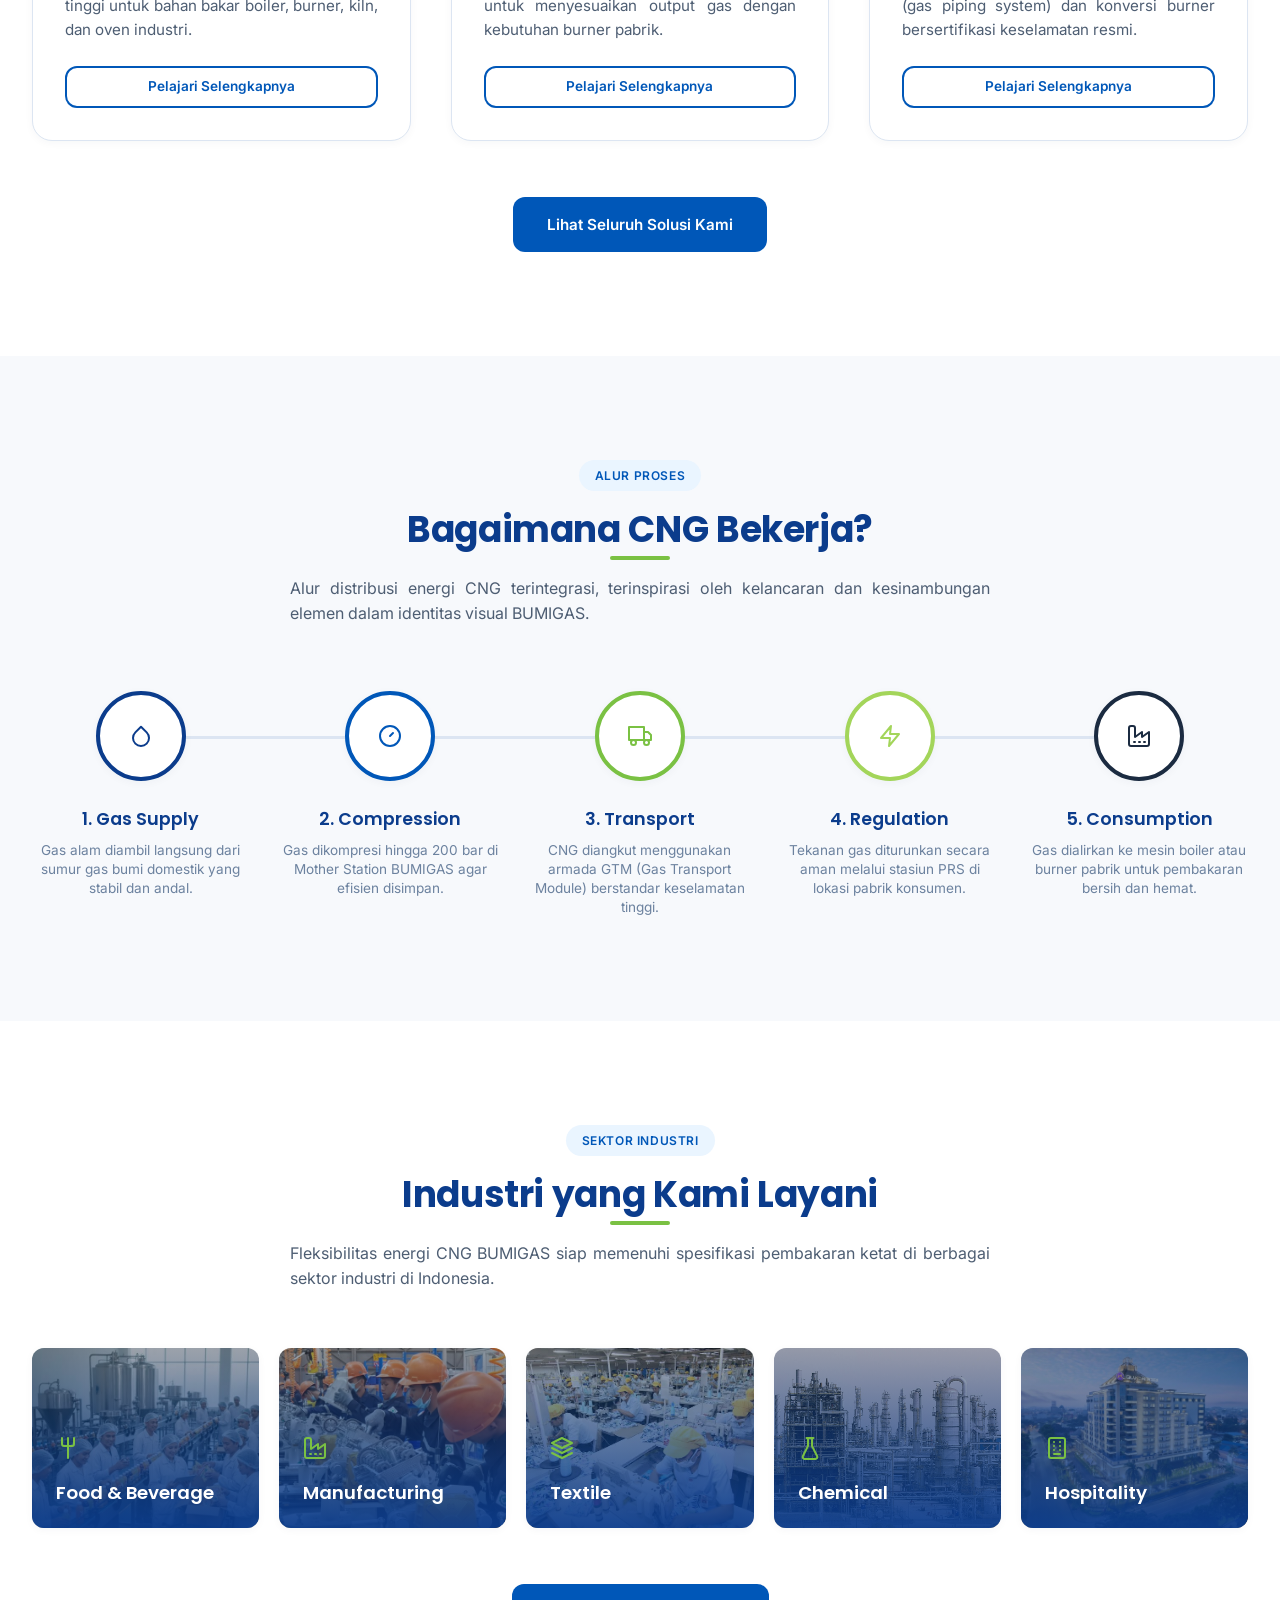
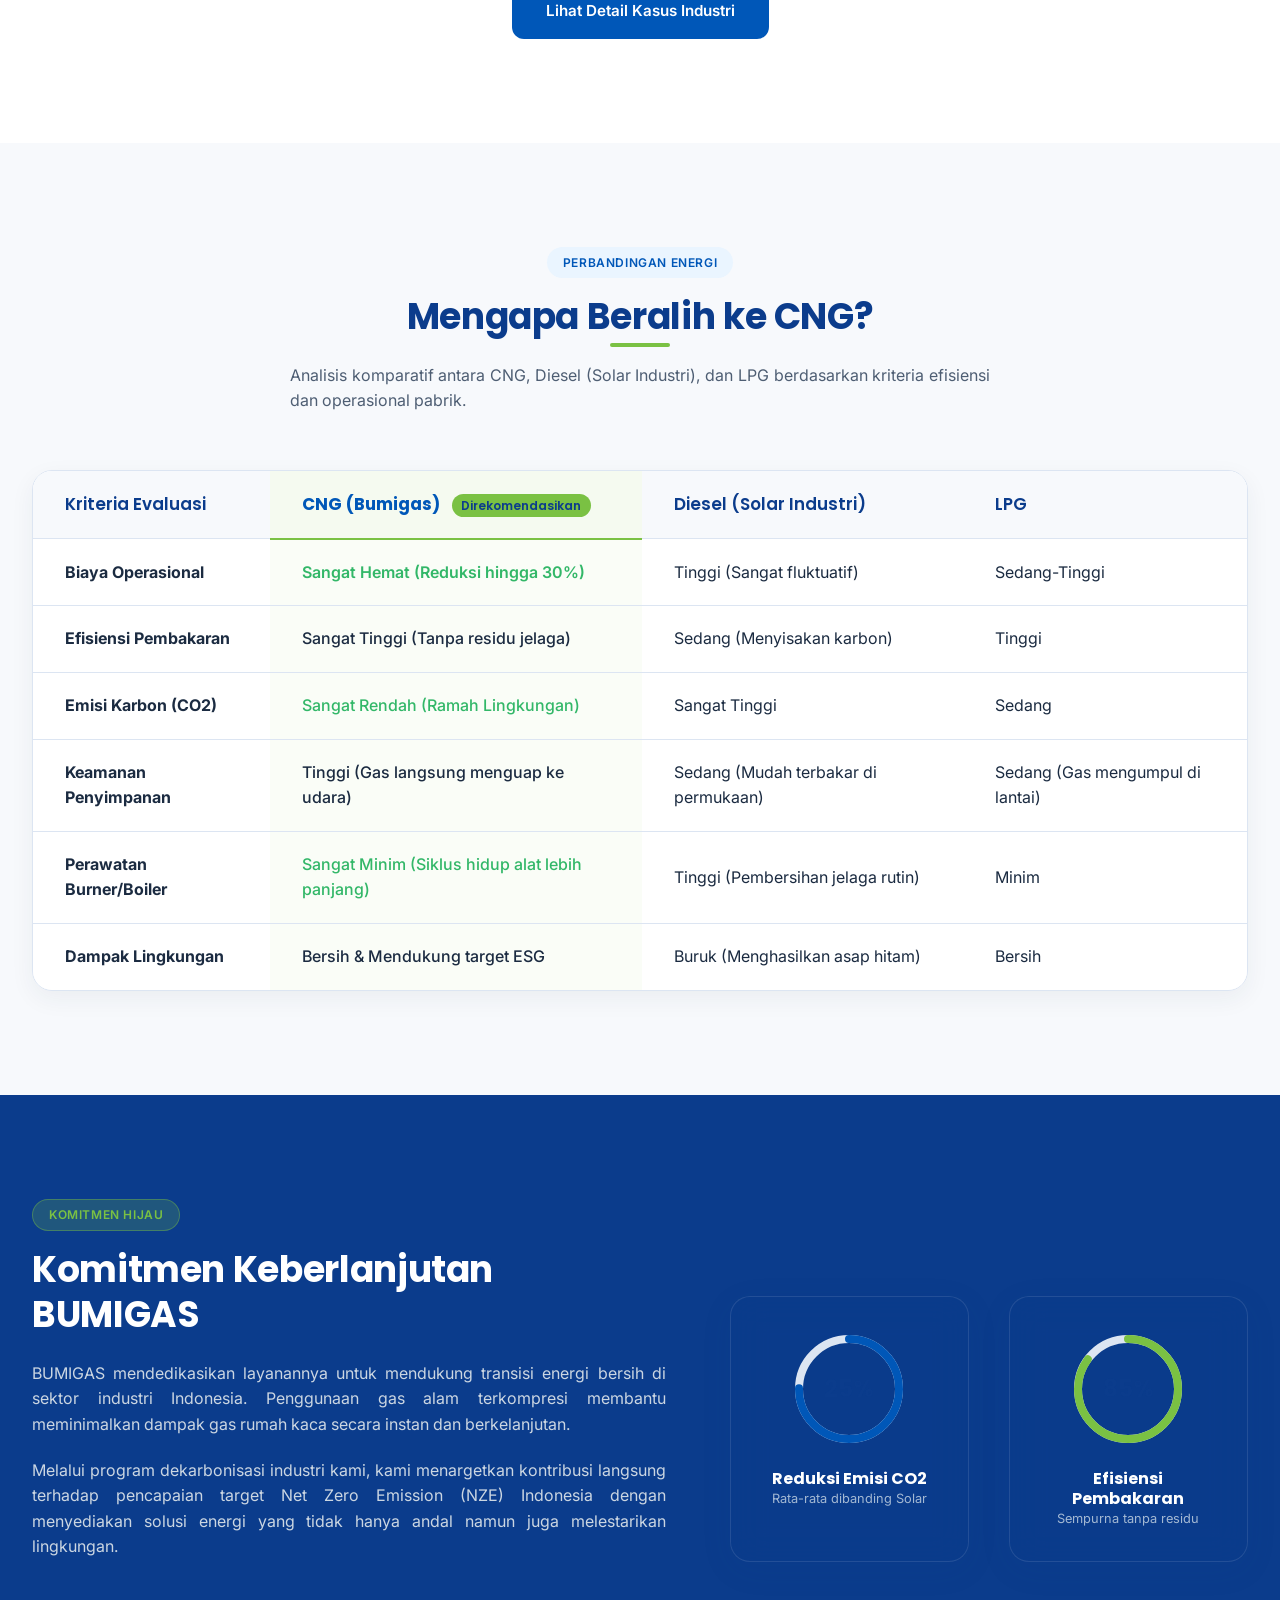
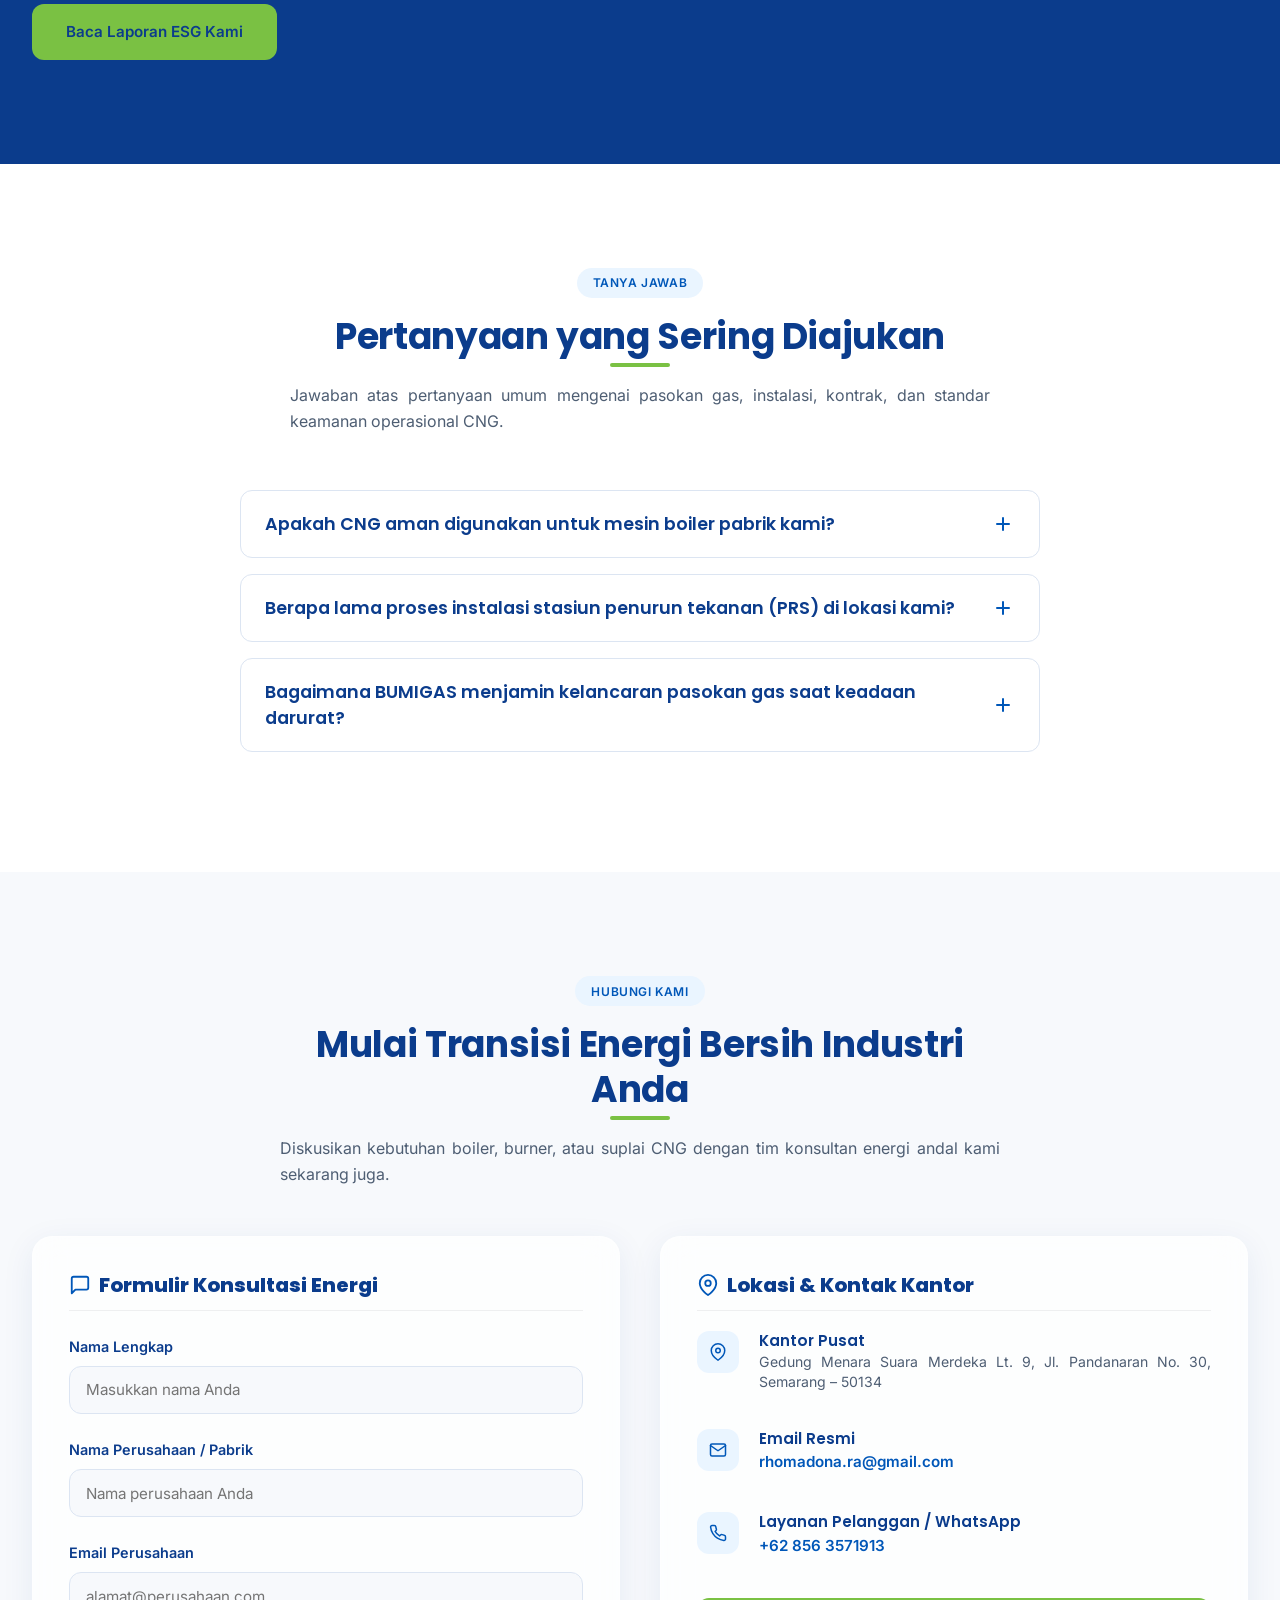
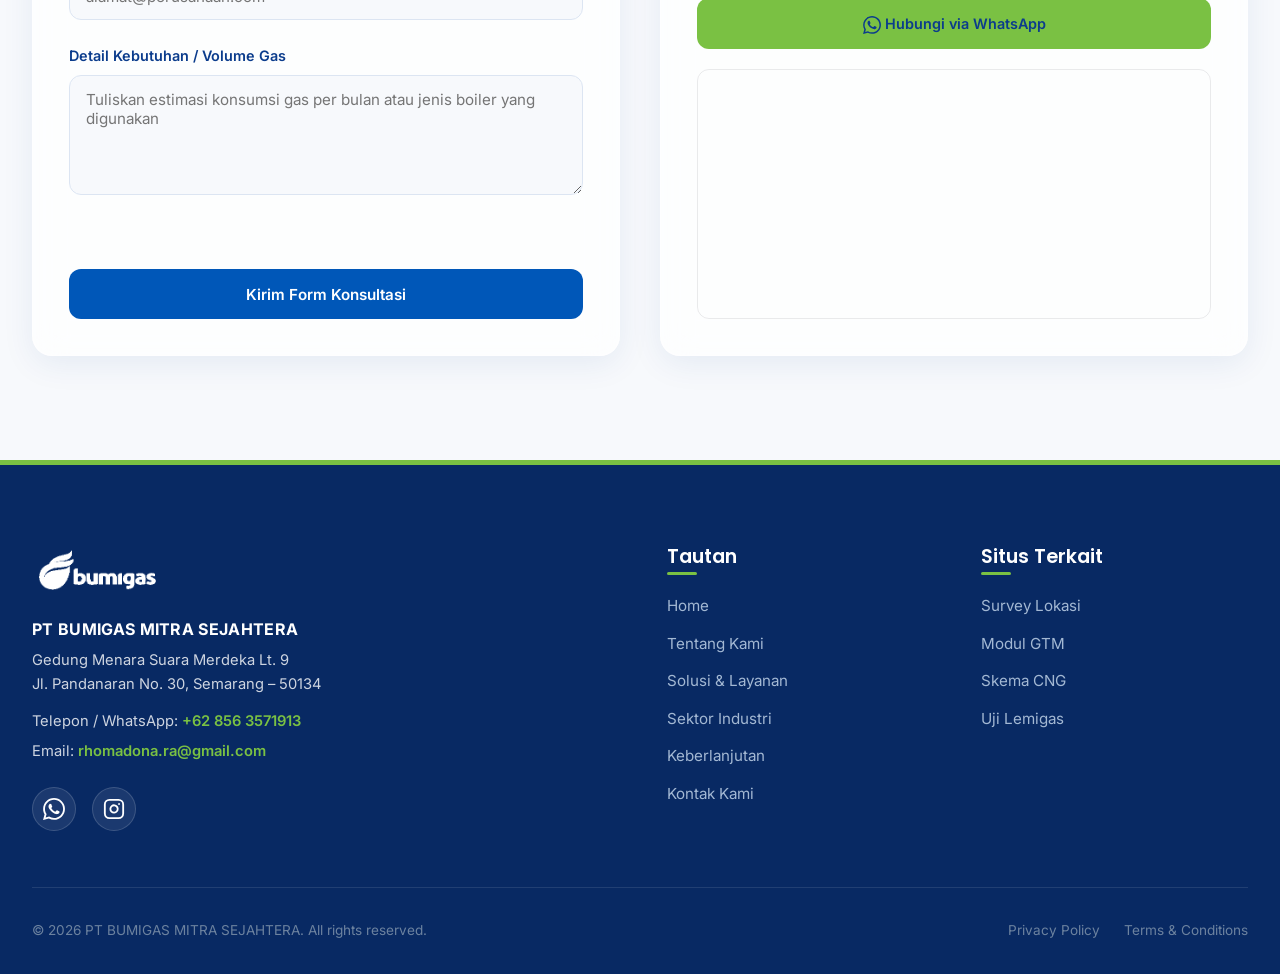
==== commit 3a1ae363: "changes again" ====
--- a/index.html
+++ b/index.html
@@ -45,9 +45,8 @@
 
   <!-- 2. Hero Section -->
   <section class="hero" id="home">
-    <img
-      src="C:\Users\Hizkia Ariel Wijono\.gemini\antigravity\scratch\bumigas\assets\images\ChatGPT Image Jul 28, 2026, 04_10_59 PM.png"
-      alt="Bumigas CNG Cylinder Racks Facility" class="hero-bg" style="object-position: center center;">
+    <img src="assets/images/new header.png" alt="Bumigas CNG Cylinder Racks Facility" class="hero-bg"
+      style="object-position: center center;">
     <div class="hero-overlay"></div>
     <div class="container">
       <div class="hero-grid">
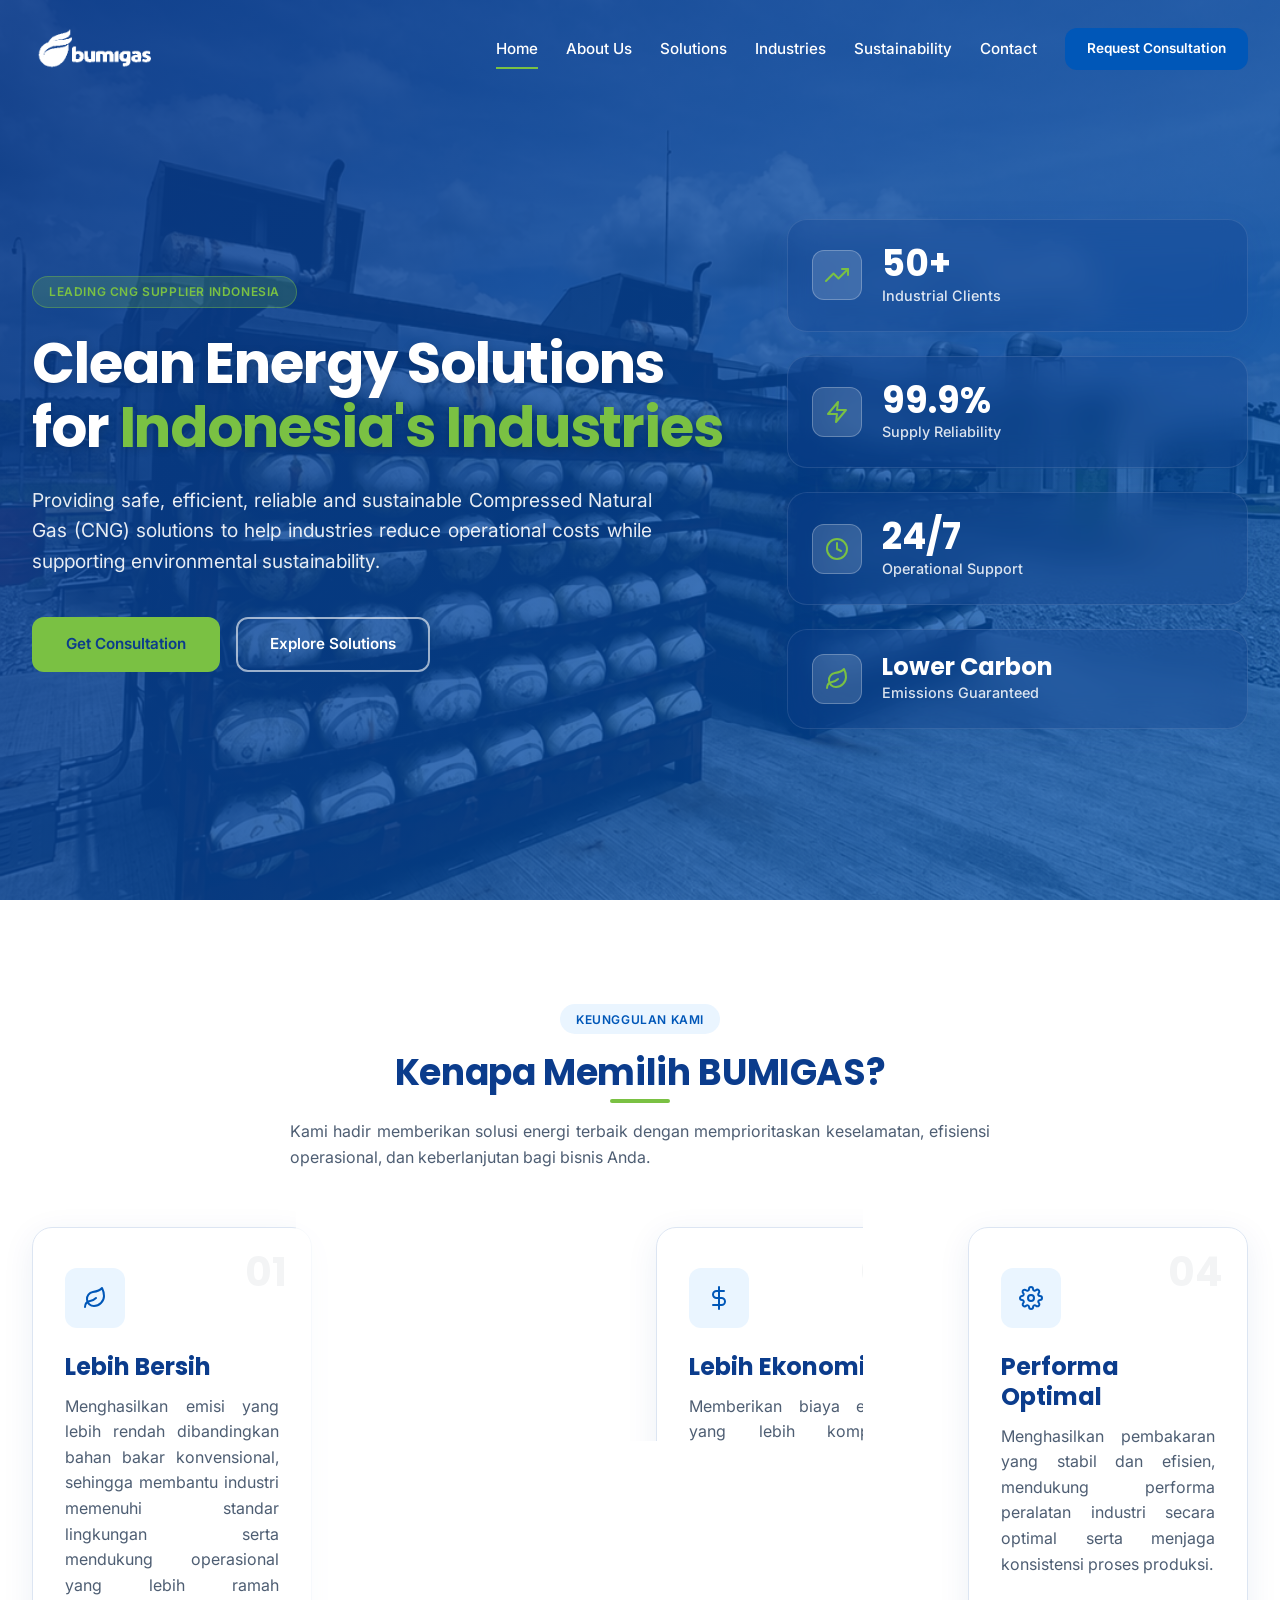
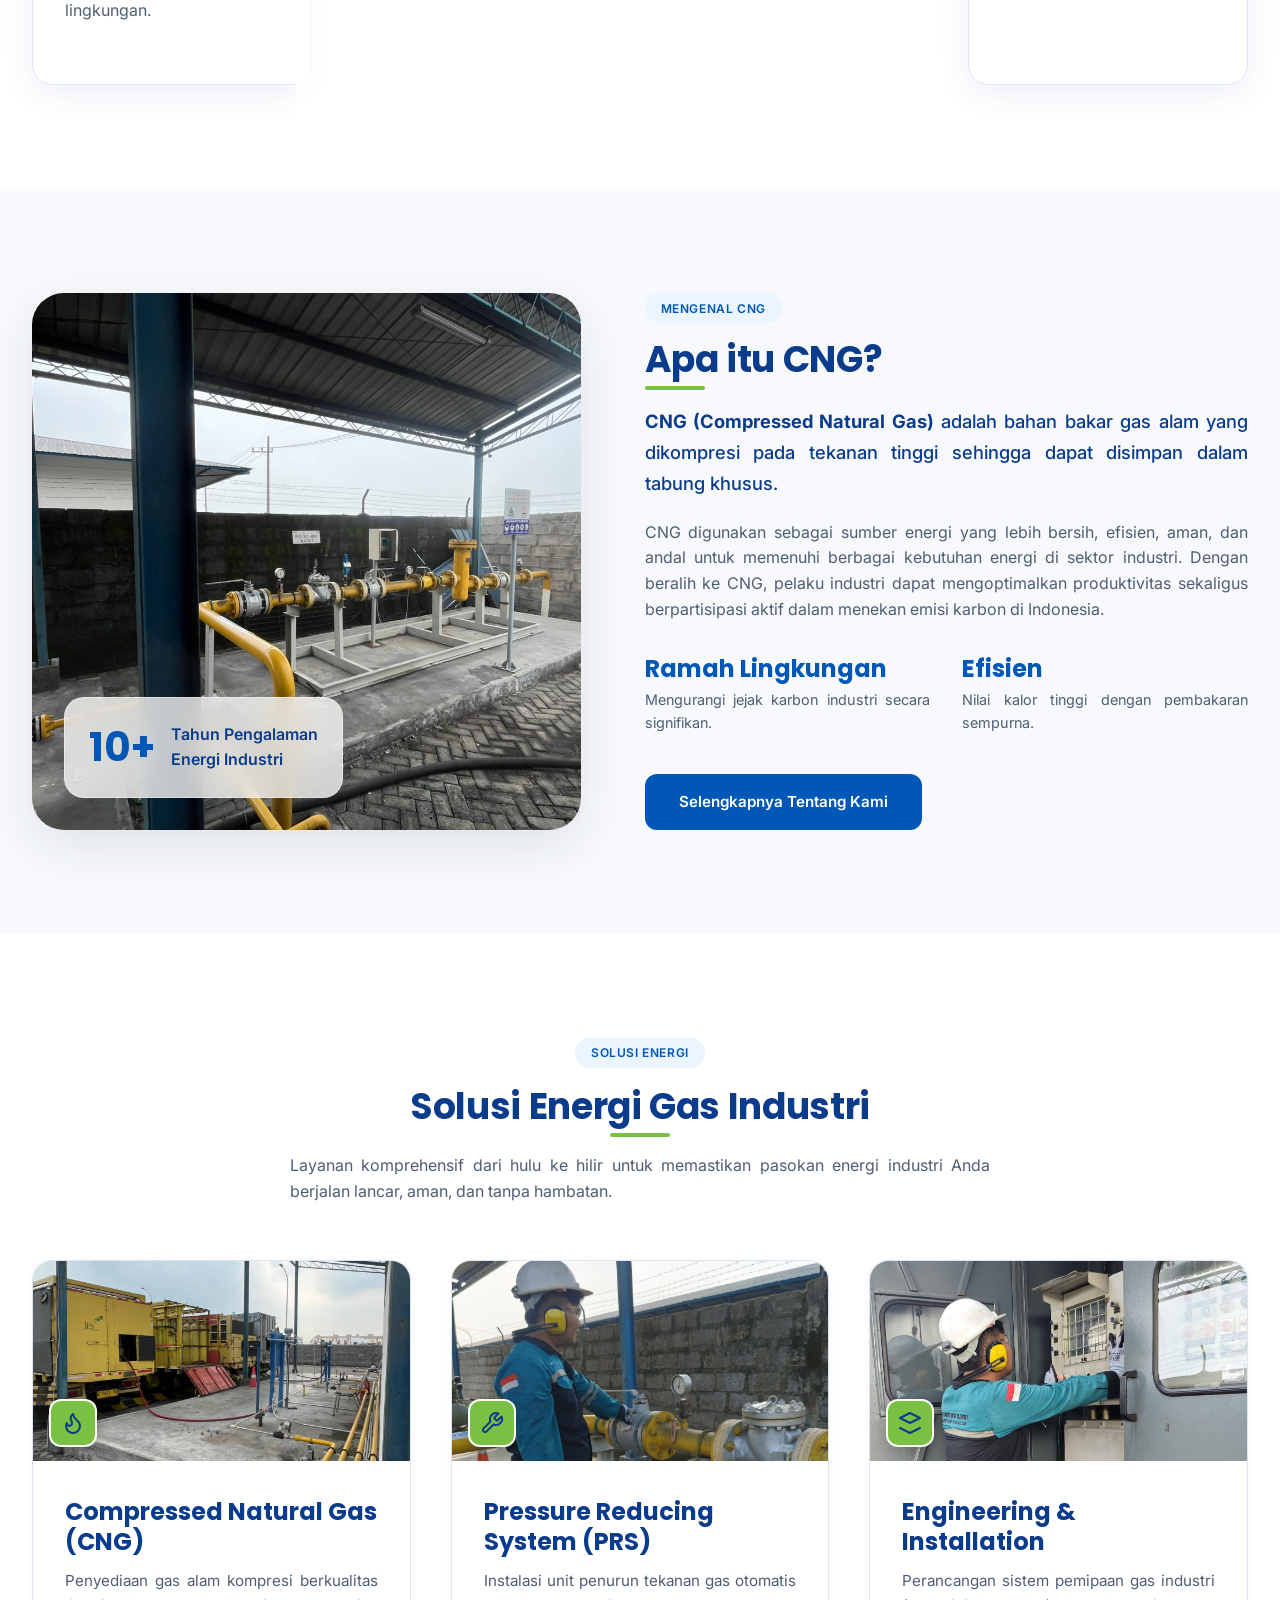
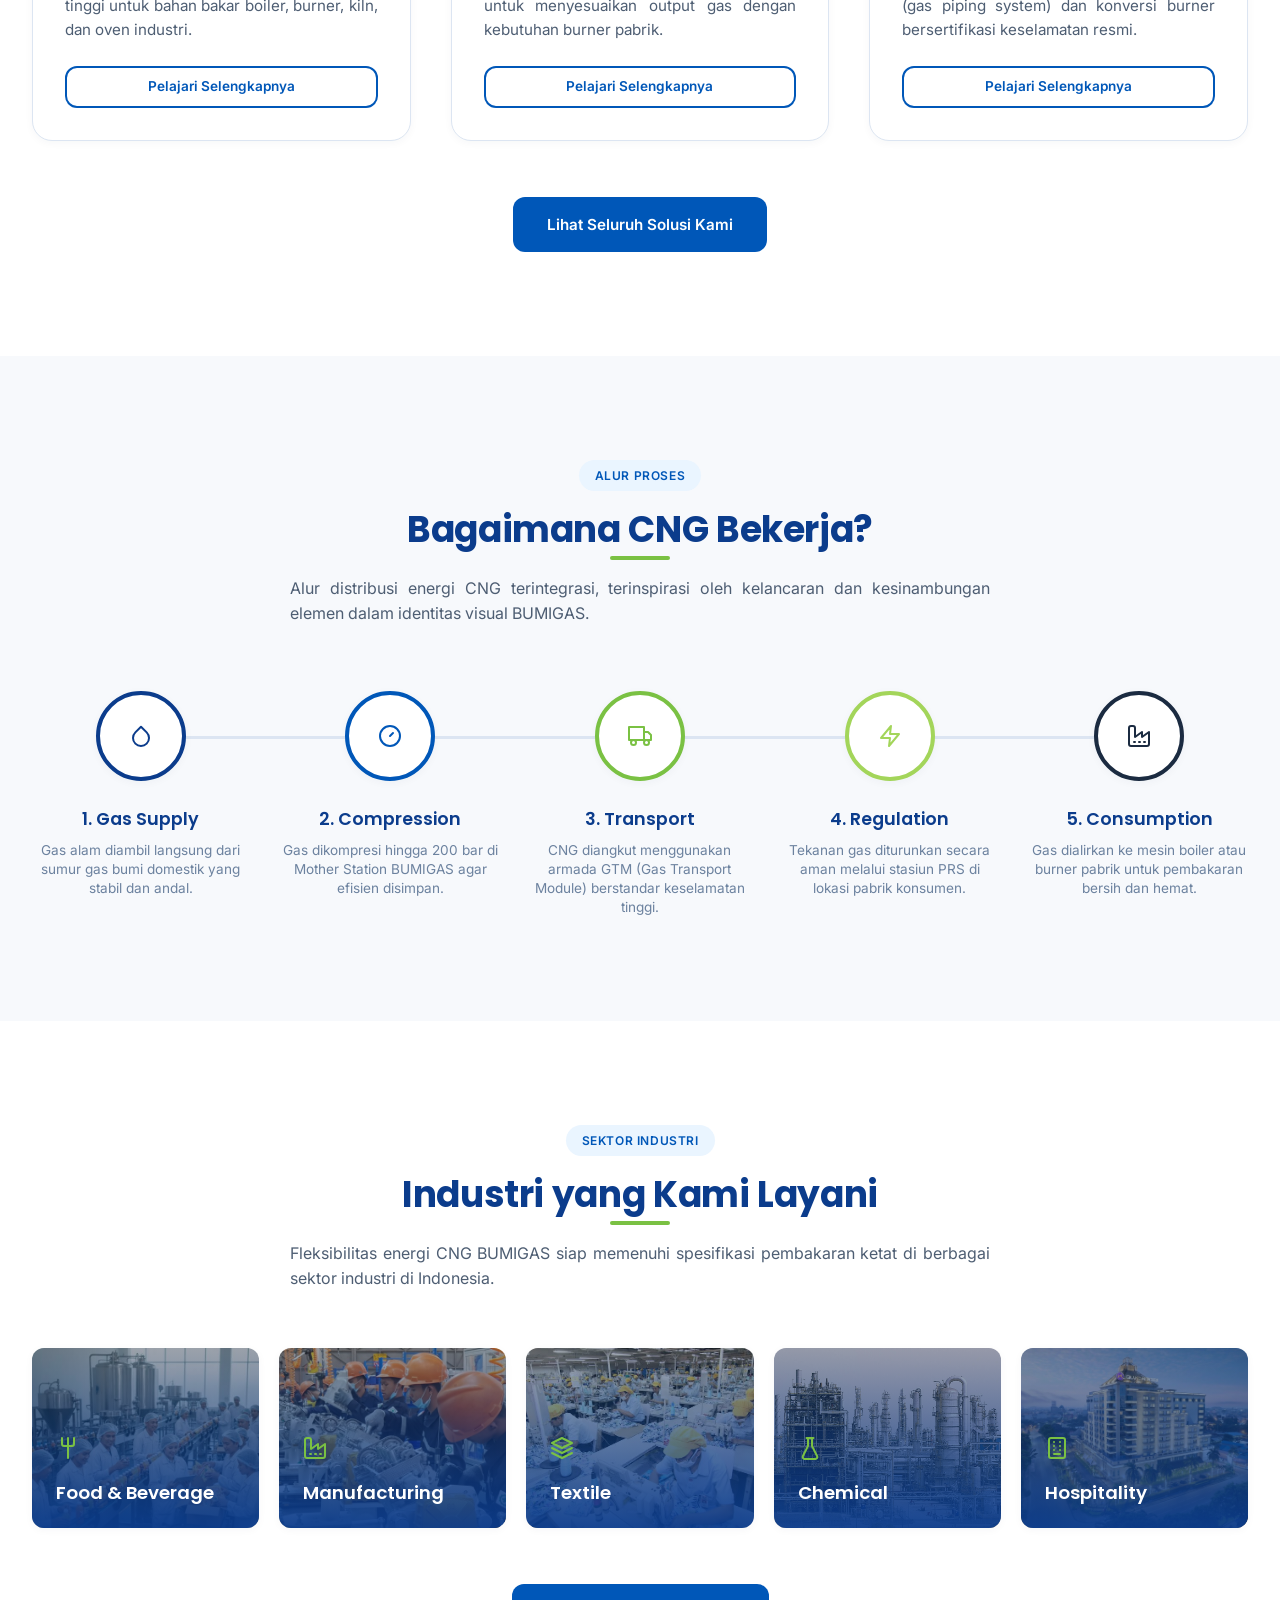
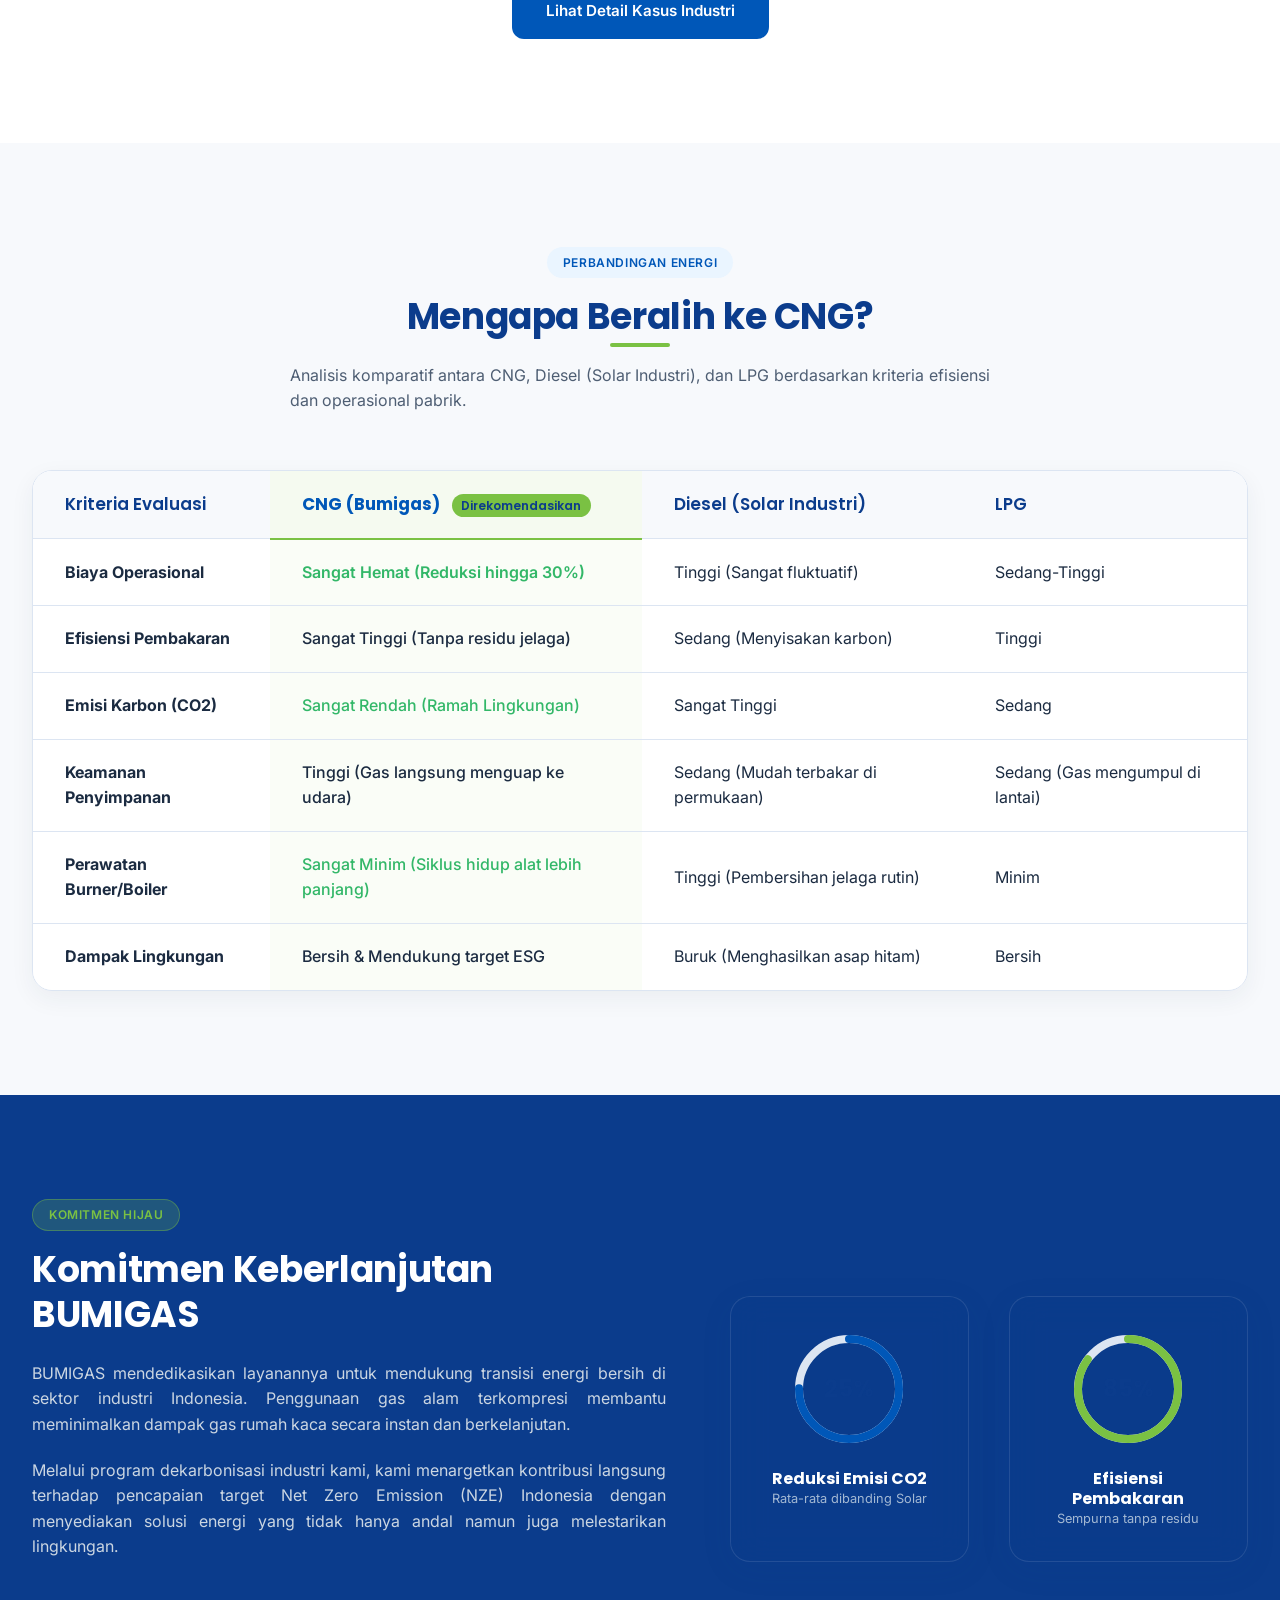
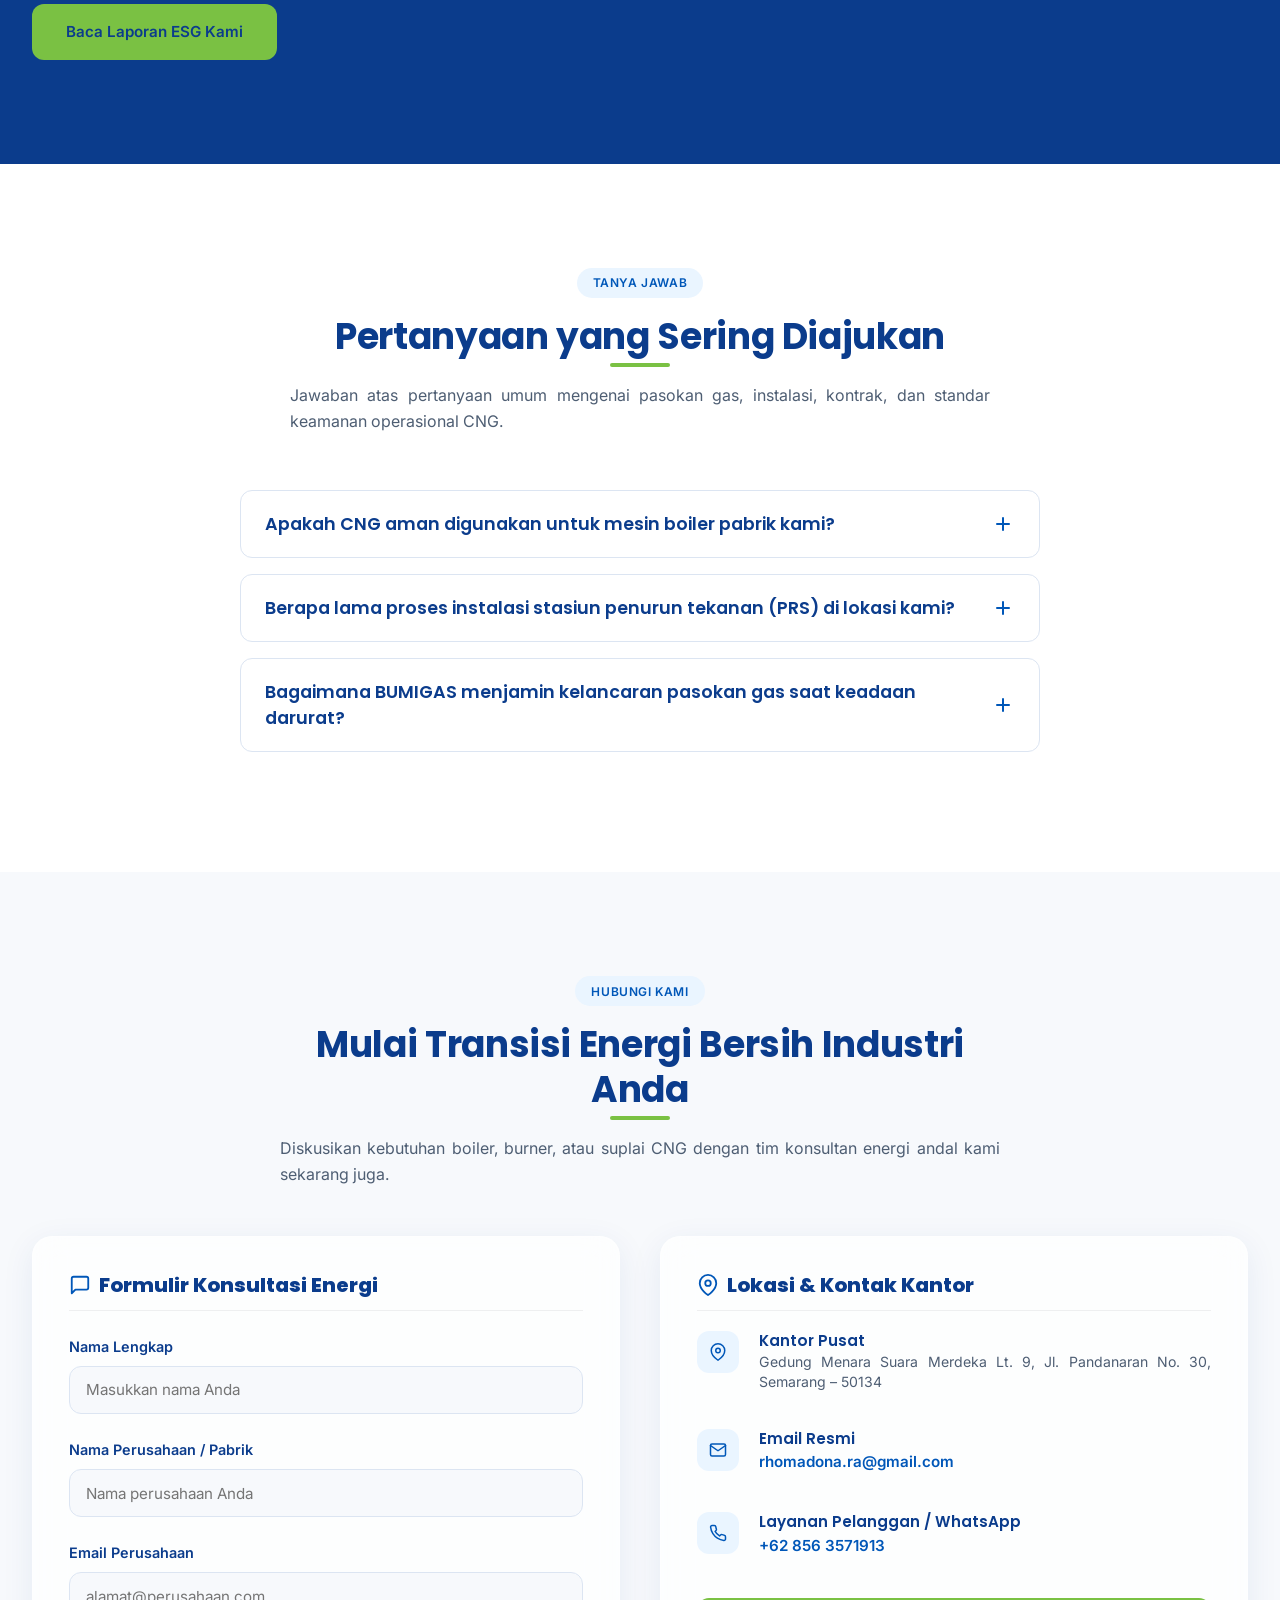
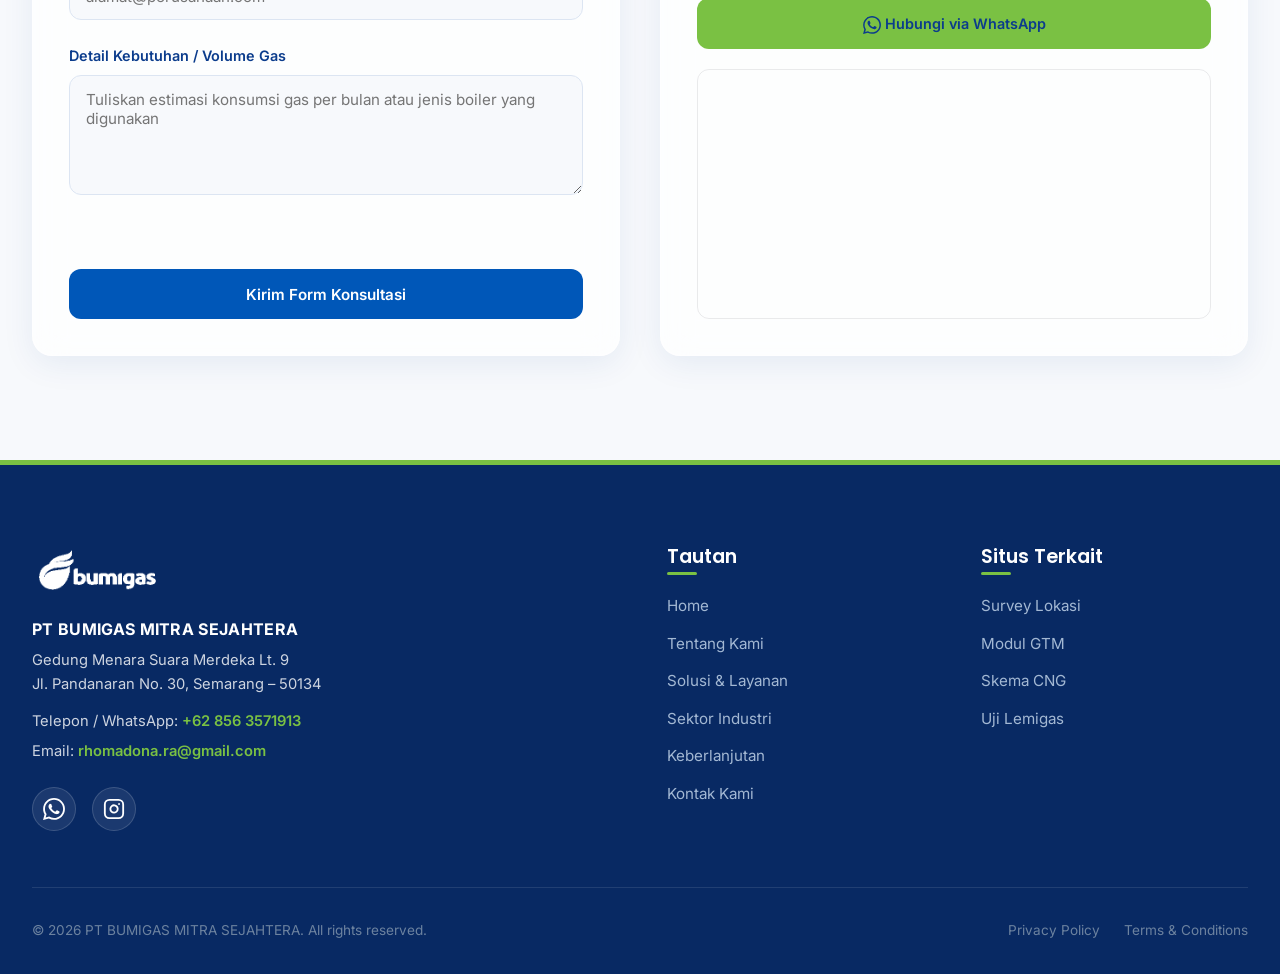
==== commit ee50284d: "feat: add multi-resolution favicon and update site metadata for SEO compatibility" ====
--- a/index.html
+++ b/index.html
@@ -4,15 +4,83 @@
 <head>
   <meta charset="UTF-8">
   <meta name="viewport" content="width=device-width, initial-scale=1.0">
-  <title>BUMIGAS - Clean Energy Solutions for Indonesia's Industries</title>
+  <title>PT Bumigas Mitra Sejahtera | Solusi Energi CNG & PRS Industri Indonesia - bumigas.id</title>
   <meta name="description"
-    content="Penyedia solusi energi Compressed Natural Gas (CNG) yang aman, efisien, andal, dan ramah lingkungan untuk sektor industri di Indonesia.">
+    content="PT Bumigas Mitra Sejahtera (Bumigas) adalah penyedia utama energi Compressed Natural Gas (CNG) dan sistem instalasi Pressure Reducing System (PRS) yang aman, efisien, dan andal untuk sektor industri di Indonesia.">
+  <meta name="keywords"
+    content="PT Bumigas Mitra Sejahtera, bumigas mitra sejahtera, pt bumigas mtra sejahtera, bumigas, pt bumigas, CNG, PRS, Compressed Natural Gas, Pressure Reducing System, gas industri indonesia, supplier CNG indonesia, instalasi PRS">
+  <meta name="author" content="PT Bumigas Mitra Sejahtera">
+  <meta name="robots" content="index, follow">
+  <meta name="google-site-verification" content="googlea4bda66696825d88">
+
+  <link rel="canonical" href="https://bumigas.id/">
+    <link rel="icon" type="image/png" sizes="192x192" href="/assets/images/favicon.png">
+  <link rel="shortcut icon" href="/favicon.ico">
+  <link rel="apple-touch-icon" href="/assets/images/favicon.png">
+
+  <!-- Open Graph / Facebook / LinkedIn -->
+  <meta property="og:type" content="website">
+  <meta property="og:url" content="https://bumigas.id/">
+  <meta property="og:title" content="PT Bumigas Mitra Sejahtera | Solusi Energi CNG & PRS Industri">
+  <meta property="og:description"
+    content="PT Bumigas Mitra Sejahtera melayani kebutuhan energi gas industri Compressed Natural Gas (CNG) dan sistem penurun tekanan Pressure Reducing System (PRS) di seluruh Indonesia.">
+  <meta property="og:image" content="https://bumigas.id/assets/images/logo.png">
+  <meta property="og:site_name" content="PT Bumigas Mitra Sejahtera">
+
+  <!-- Twitter Card -->
+  <meta name="twitter:card" content="summary_large_image">
+  <meta name="twitter:url" content="https://bumigas.id/">
+  <meta name="twitter:title" content="PT Bumigas Mitra Sejahtera | Solusi Energi CNG & PRS Industri">
+  <meta name="twitter:description"
+    content="Penyedia energi CNG & PRS terdepan untuk industri manufaktur, tekstil, makanan, dan kimia di Indonesia.">
+  <meta name="twitter:image" content="https://bumigas.id/assets/images/logo.png">
 
   <!-- CSS Stylesheets -->
   <link rel="stylesheet" href="css/style.css">
   <link rel="stylesheet" href="css/components.css">
   <link rel="stylesheet" href="css/pages.css">
-  <link rel="icon" type="image/png" href="assets/images/favicon.png">
+
+  <!-- Schema.org JSON-LD Structured Data for Search Engines -->
+  <script type="application/ld+json">
+  {
+    "@context": "https://schema.org",
+    "@type": "Corporation",
+    "name": "PT Bumigas Mitra Sejahtera",
+    "alternateName": [
+      "bumigas mitra sejahtera",
+      "pt bumigas mtra sejahtera",
+      "bumigas",
+      "PT Bumigas",
+      "Bumigas.id"
+    ],
+    "url": "https://bumigas.id/",
+    "logo": "https://bumigas.id/assets/images/logo.png",
+    "description": "PT Bumigas Mitra Sejahtera adalah perusahaan penyedia energi Compressed Natural Gas (CNG) dan sistem instalasi Pressure Reducing System (PRS) untuk sektor industri di Indonesia.",
+    "contactPoint": {
+      "@type": "ContactPoint",
+      "contactType": "customer service",
+      "telephone": "+628563571913",
+      "availableLanguage": ["Indonesian", "English"]
+    },
+    "knowsAbout": [
+      "Compressed Natural Gas",
+      "CNG",
+      "Pressure Reducing System",
+      "PRS",
+      "Industrial Energy Solutions",
+      "Natural Gas Distribution"
+    ]
+  }
+  </script>
+  <script type="application/ld+json">
+  {
+    "@context": "https://schema.org",
+    "@type": "WebSite",
+    "name": "PT Bumigas Mitra Sejahtera",
+    "alternateName": "Bumigas.id",
+    "url": "https://bumigas.id/"
+  }
+  </script>
 </head>
 
 <body>
